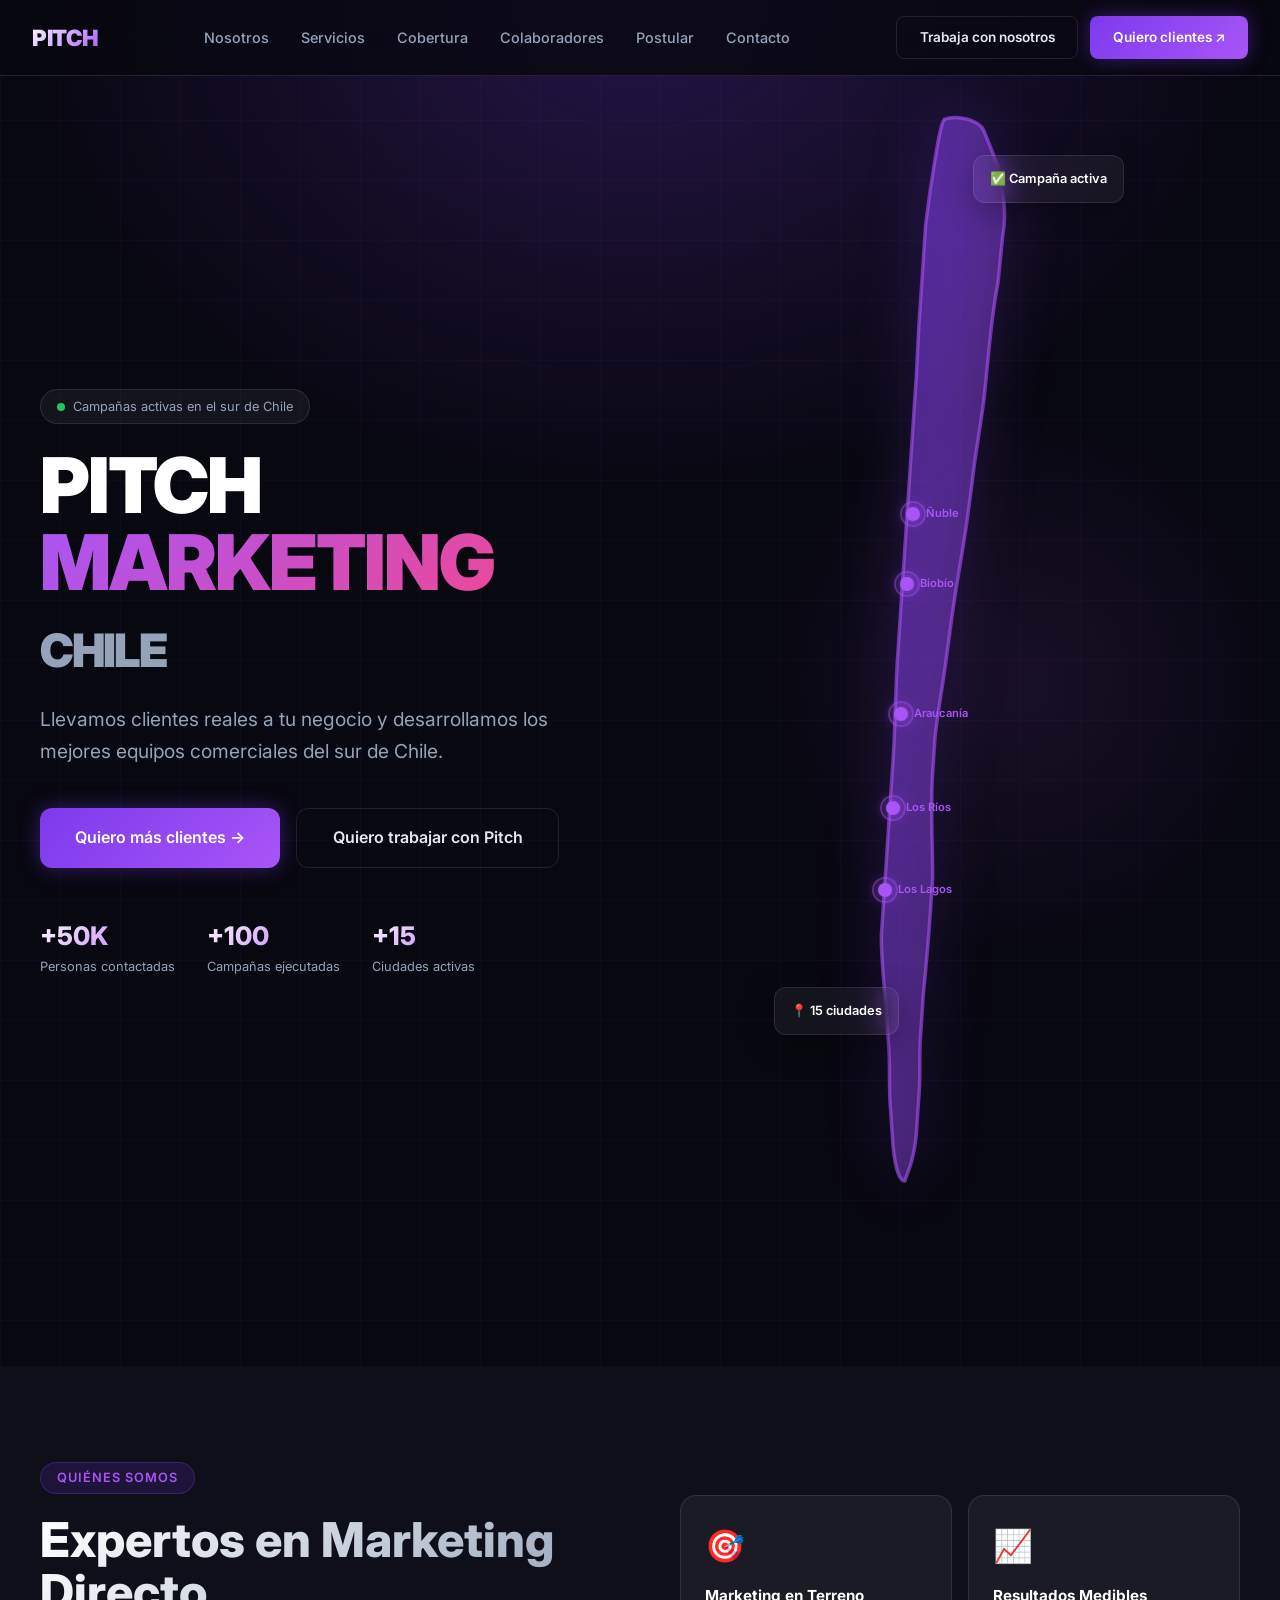
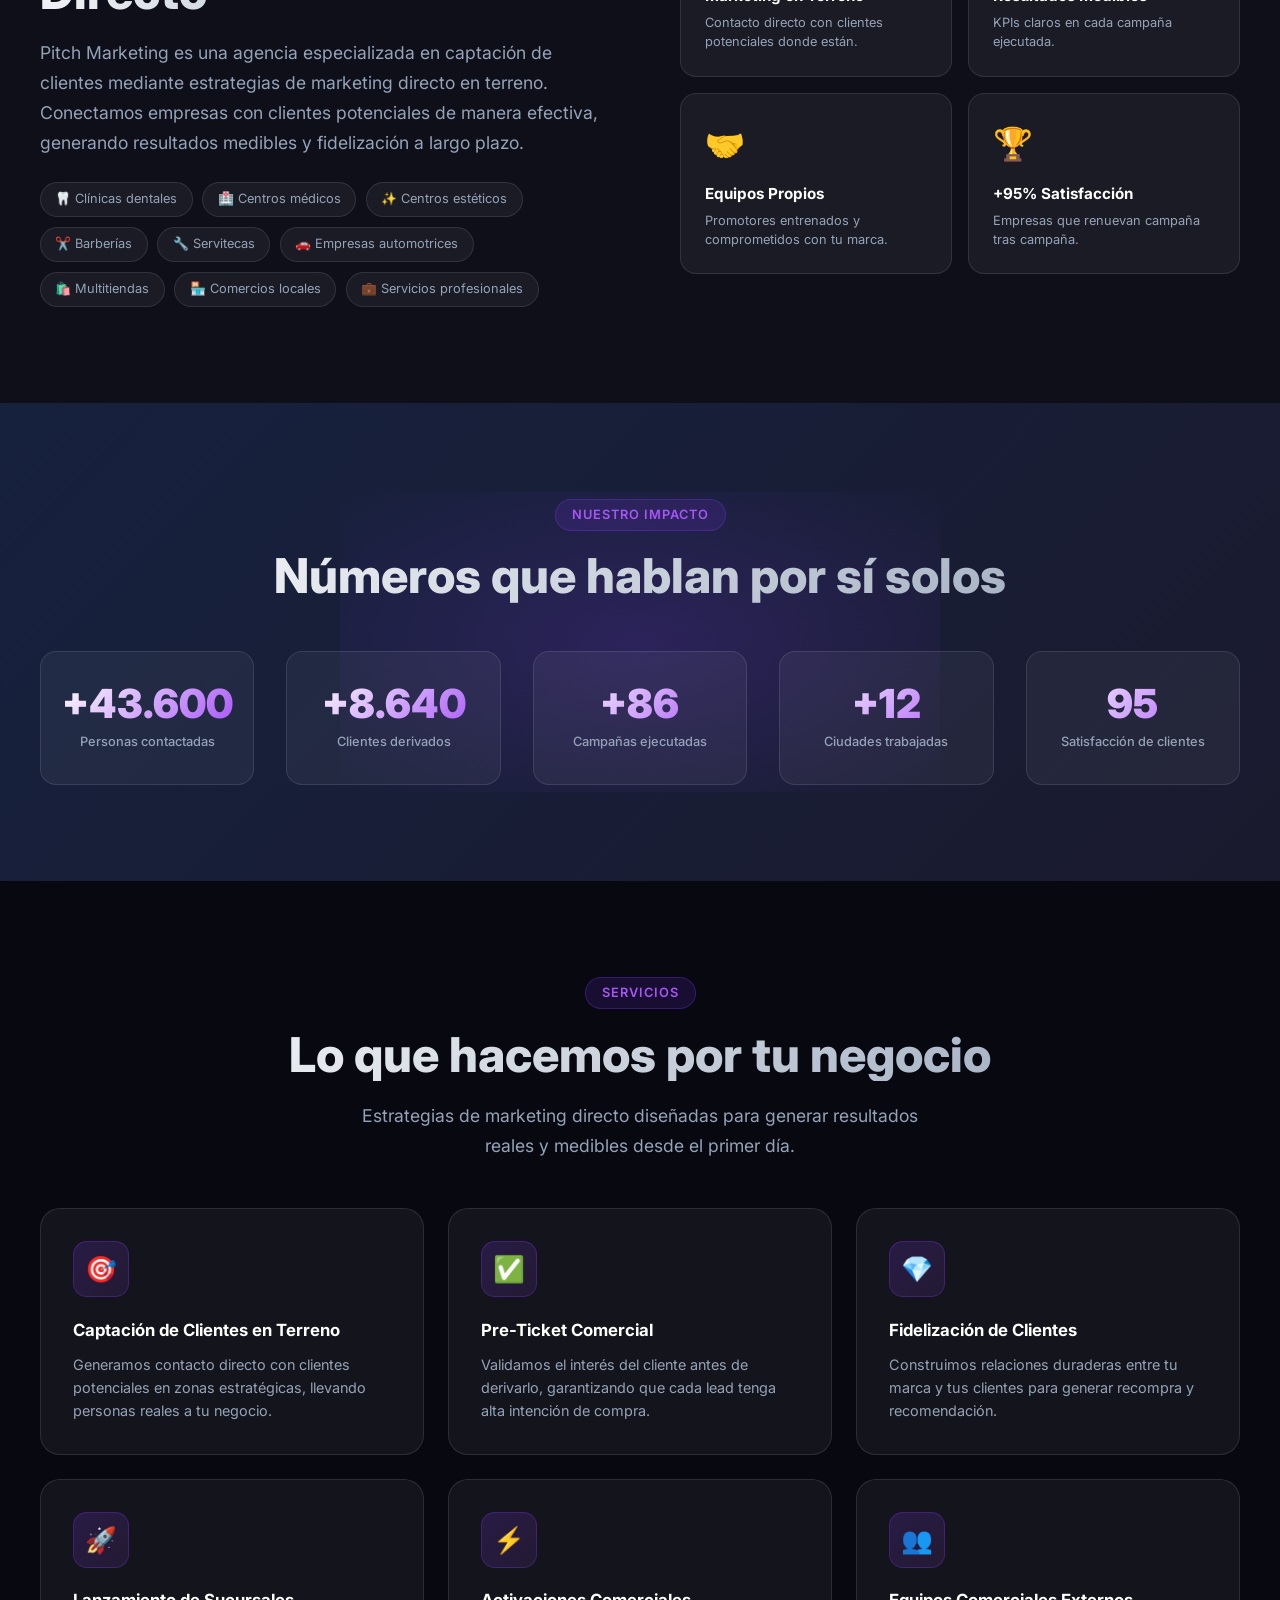
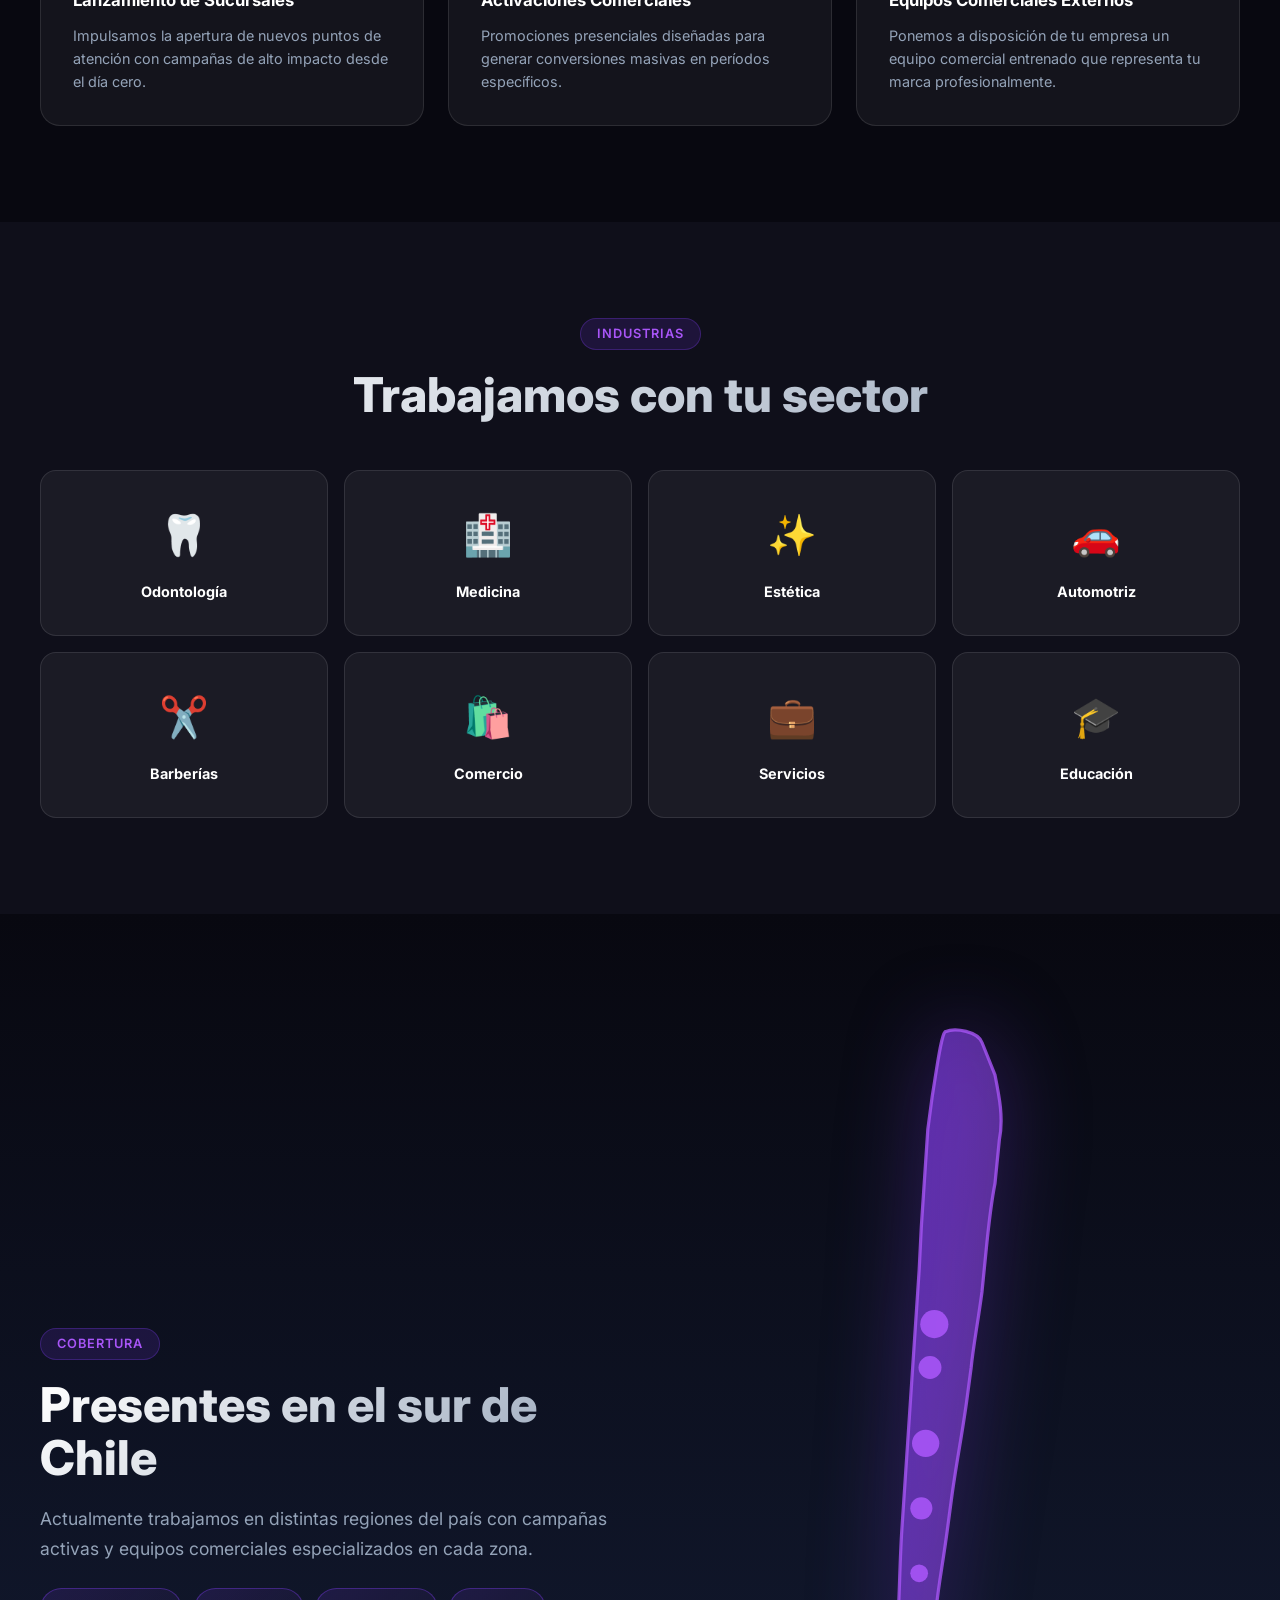
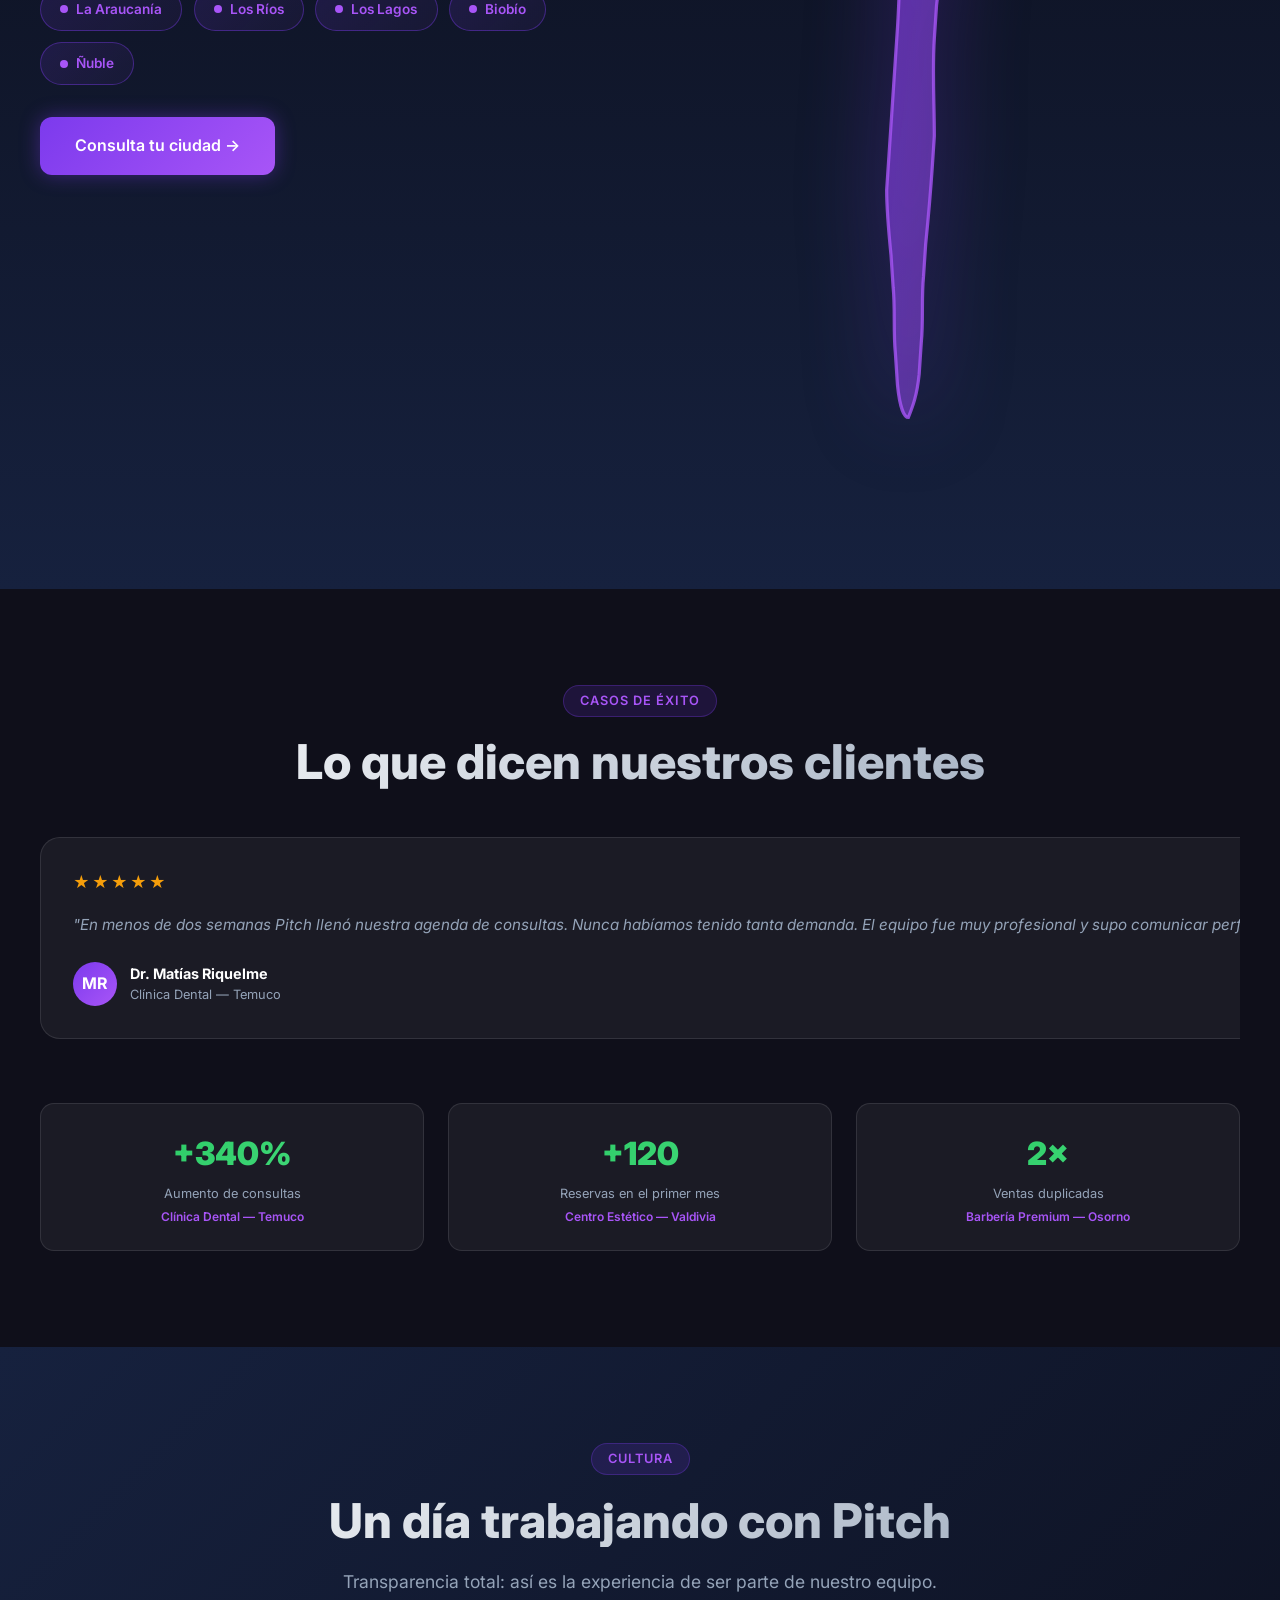
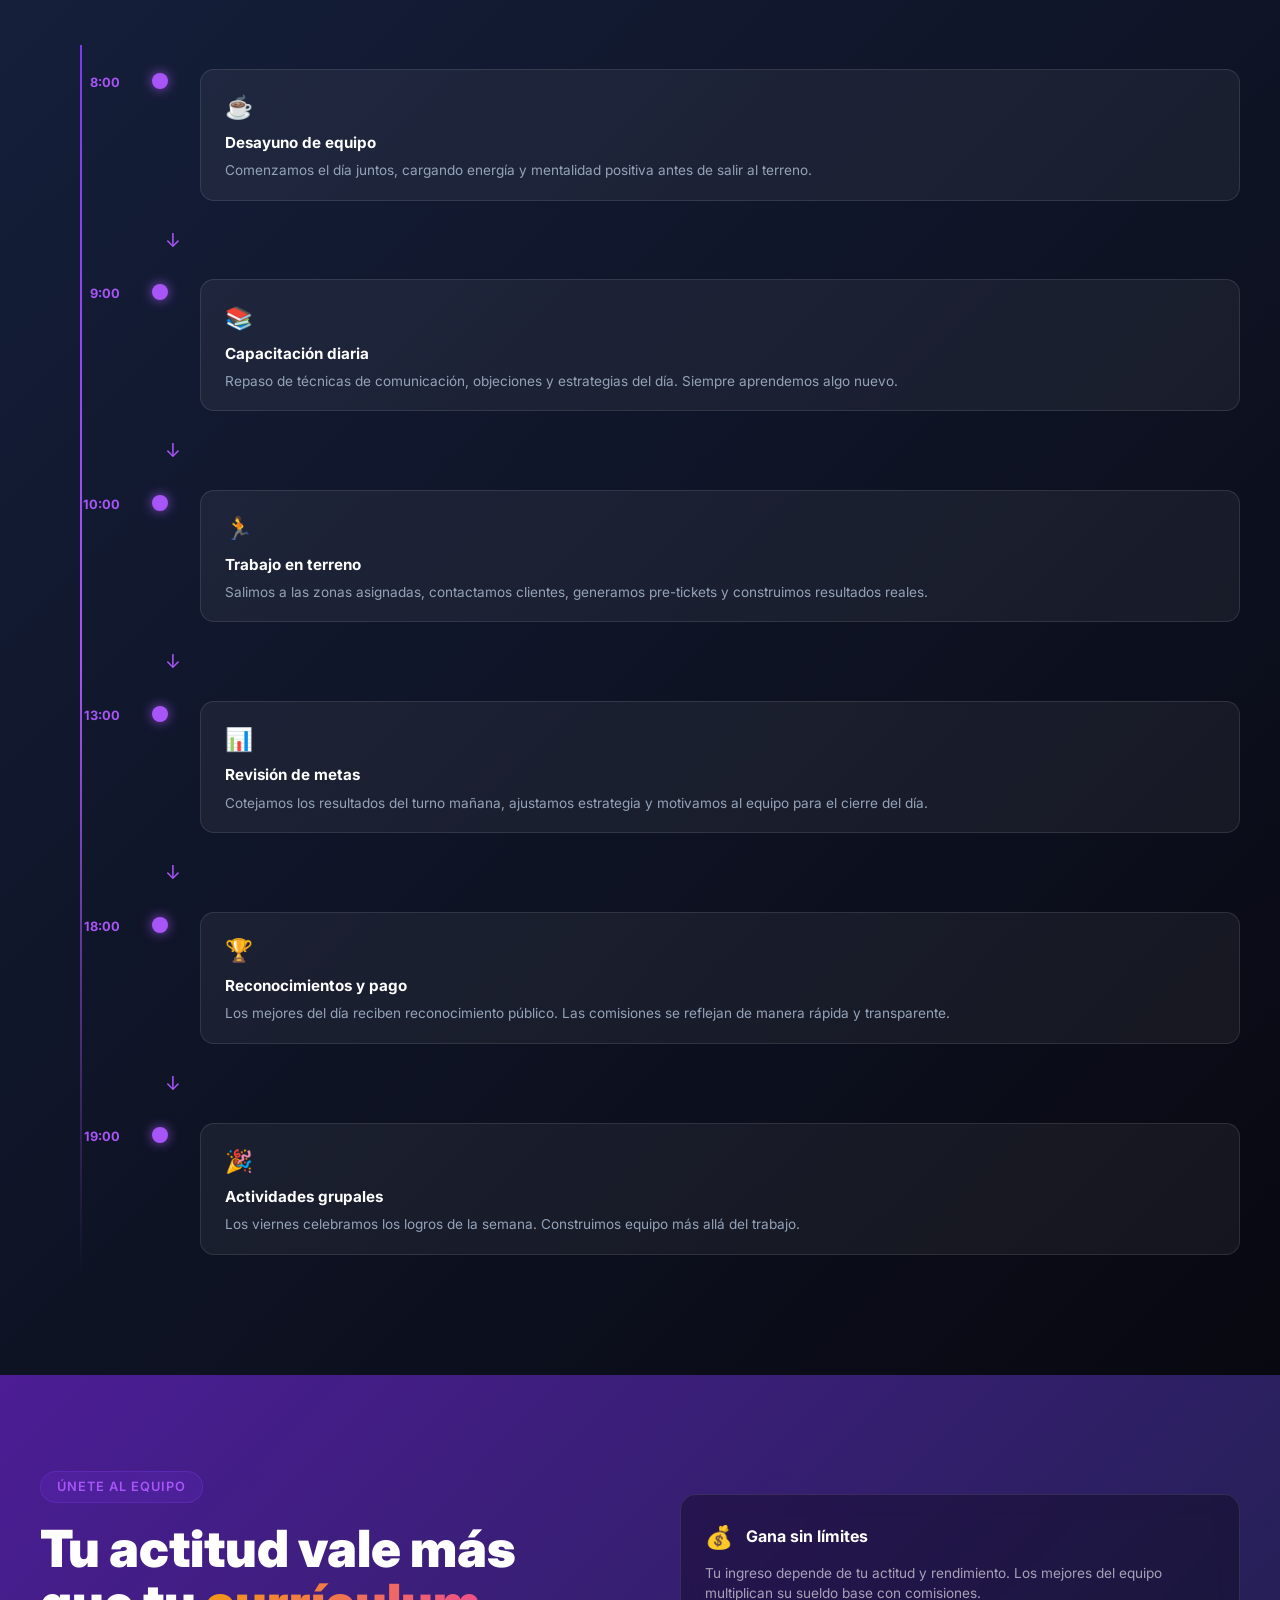
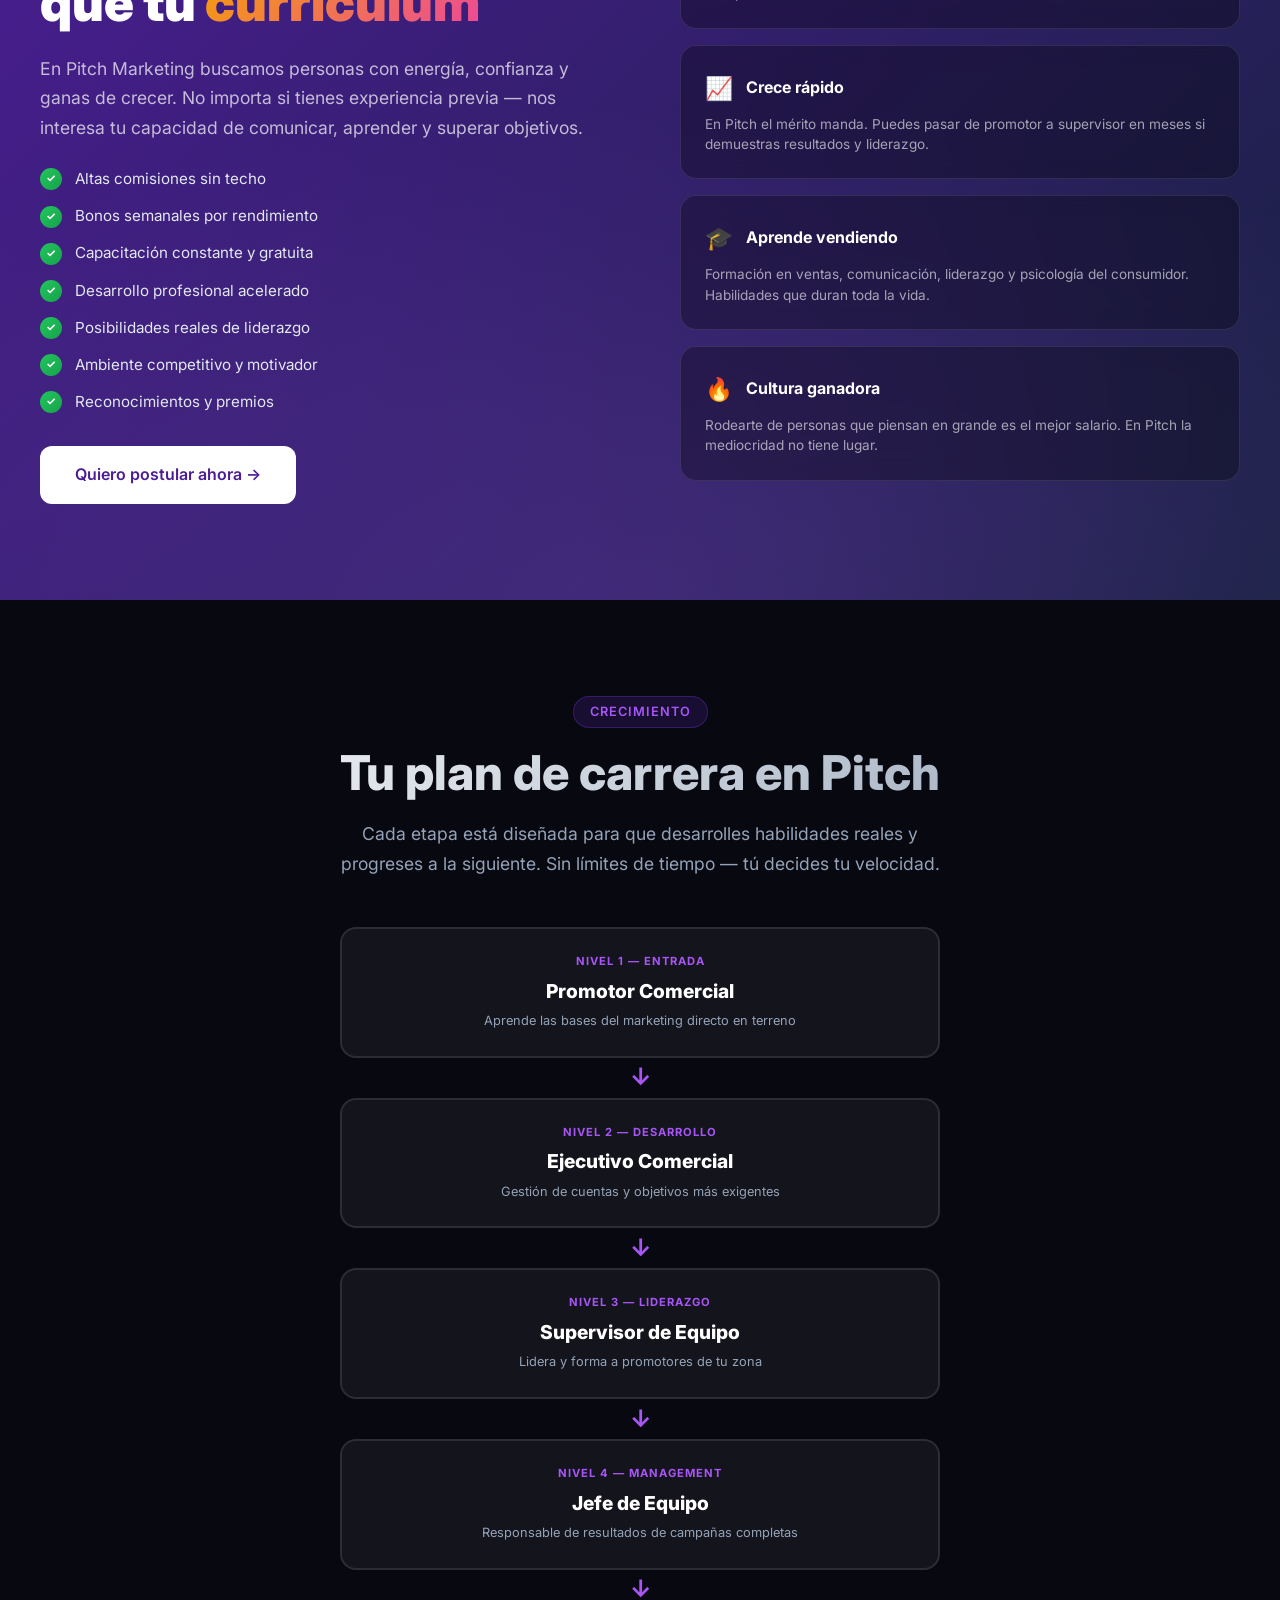
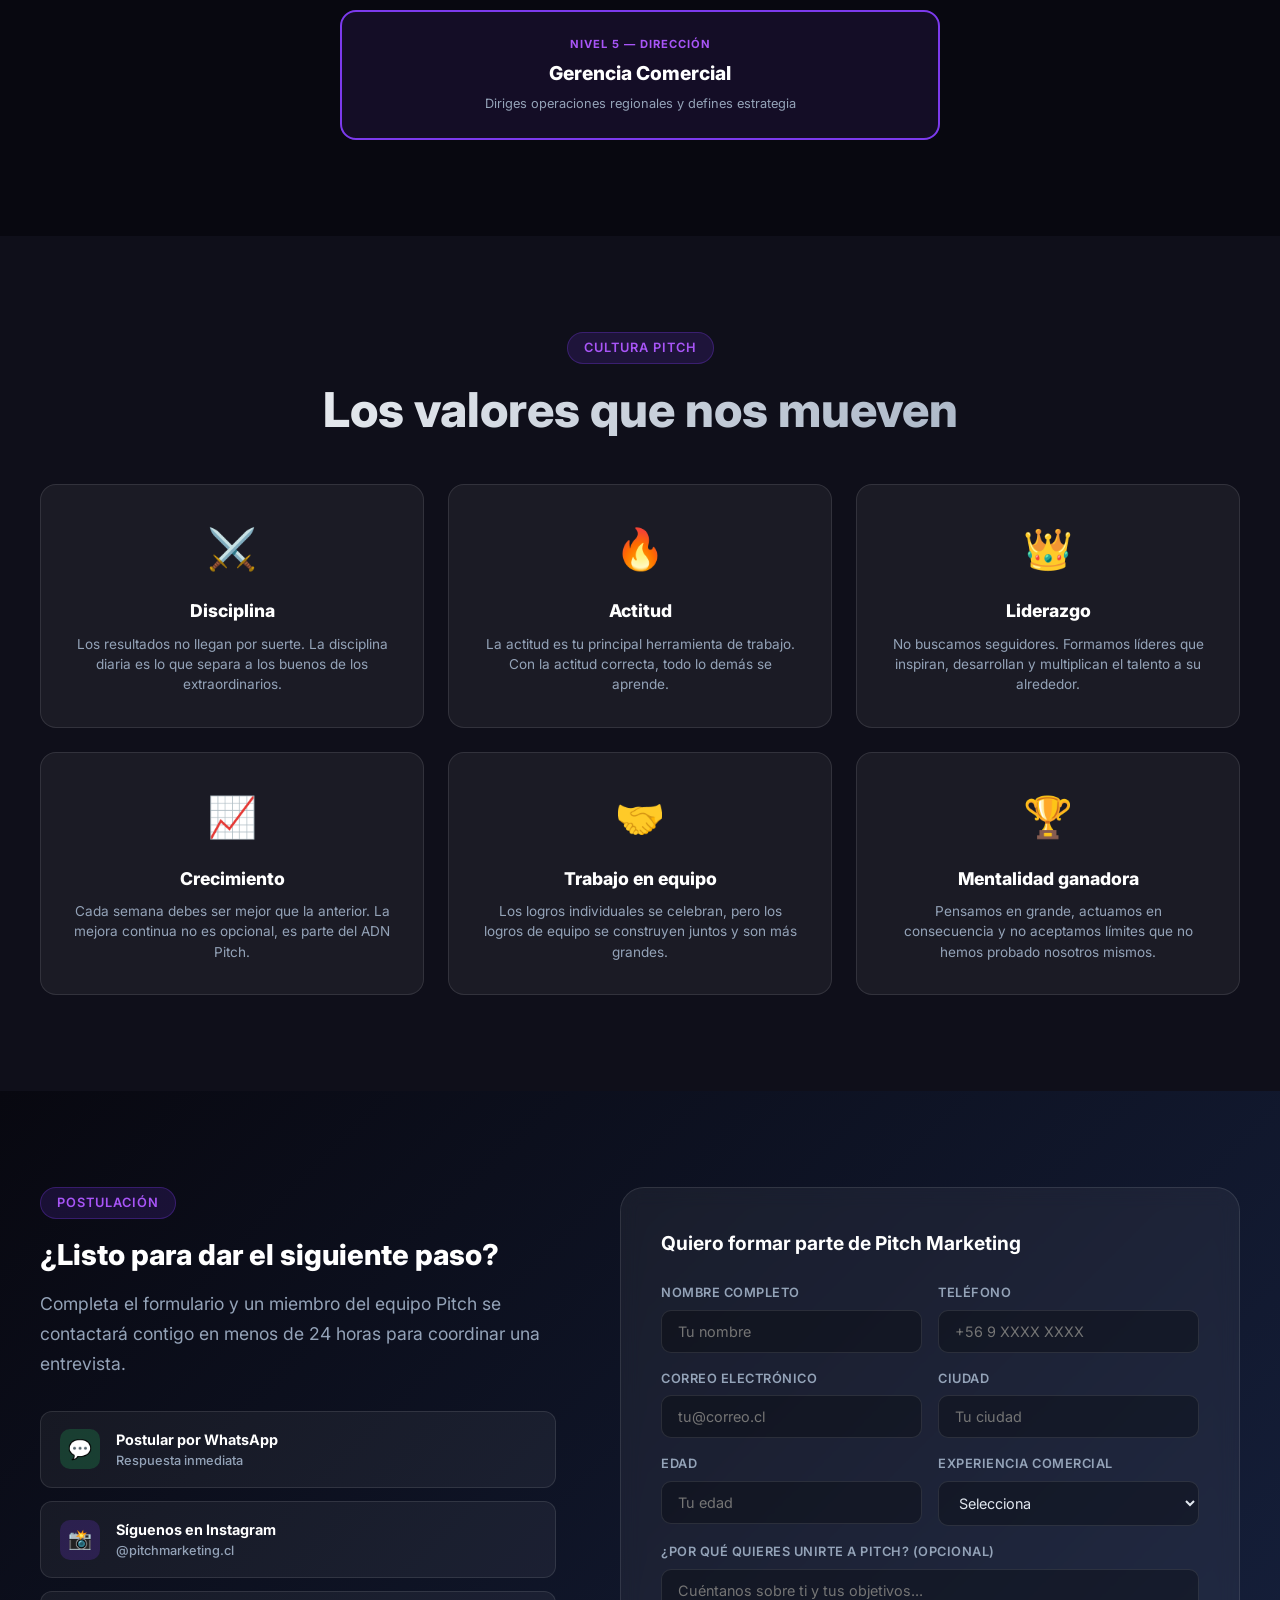
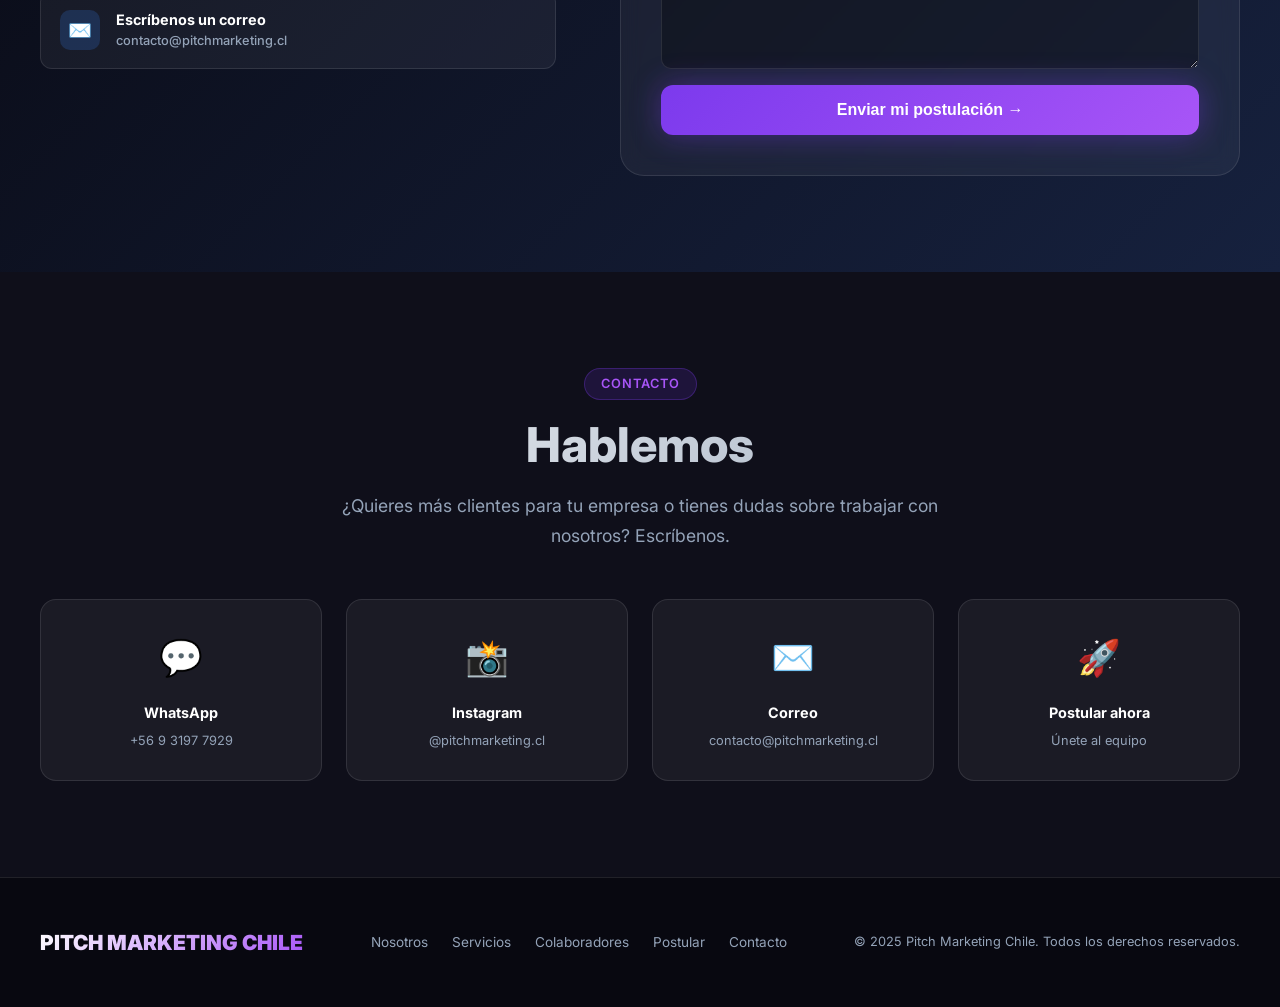
==== index.html @ a0f52fc1 "Add Pitch Marketing Chile landing page Full premium landing page with hero, services, coverage map, " ====
<!DOCTYPE html>
<html lang="es">
<head>
  <meta charset="UTF-8" />
  <meta name="viewport" content="width=device-width, initial-scale=1.0" />
  <title>Pitch Marketing Chile — Captación de Clientes y Equipos Comerciales</title>
  <meta name="description" content="Pitch Marketing es la agencia líder en captación de clientes en terreno en el sur de Chile. Generamos clientes reales y desarrollamos equipos comerciales de alto rendimiento." />
  <link rel="preconnect" href="https://fonts.googleapis.com" />
  <link href="https://fonts.googleapis.com/css2?family=Inter:wght@300;400;500;600;700;800;900&display=swap" rel="stylesheet" />
  <style>
    *, *::before, *::after { box-sizing: border-box; margin: 0; padding: 0; }

    :root {
      --purple: #7c3aed;
      --purple-light: #a855f7;
      --purple-dark: #4c1d95;
      --black: #080810;
      --dark: #0f0f1a;
      --gray: #1a1a2e;
      --gray2: #16213e;
      --graphite: #2d2d3f;
      --text: #e2e8f0;
      --text-muted: #94a3b8;
      --white: #ffffff;
      --glass: rgba(255,255,255,0.05);
      --glass-border: rgba(255,255,255,0.1);
    }

    html { scroll-behavior: smooth; }

    body {
      font-family: 'Inter', sans-serif;
      background: var(--black);
      color: var(--text);
      overflow-x: hidden;
      line-height: 1.6;
    }

    /* ─── SCROLLBAR ─── */
    ::-webkit-scrollbar { width: 6px; }
    ::-webkit-scrollbar-track { background: var(--dark); }
    ::-webkit-scrollbar-thumb { background: var(--purple); border-radius: 3px; }

    /* ─── NAV ─── */
    nav {
      position: fixed; top: 0; left: 0; right: 0; z-index: 100;
      padding: 1rem 2rem;
      display: flex; align-items: center; justify-content: space-between;
      background: rgba(8,8,16,0.8);
      backdrop-filter: blur(20px);
      border-bottom: 1px solid var(--glass-border);
      transition: all 0.3s;
    }

    .nav-logo {
      font-size: 1.4rem; font-weight: 900; letter-spacing: -0.5px;
      background: linear-gradient(135deg, var(--white), var(--purple-light));
      -webkit-background-clip: text; -webkit-text-fill-color: transparent;
    }

    .nav-links {
      display: flex; gap: 2rem; list-style: none;
    }

    .nav-links a {
      color: var(--text-muted); text-decoration: none; font-size: 0.9rem; font-weight: 500;
      transition: color 0.2s;
    }
    .nav-links a:hover { color: var(--white); }

    .nav-cta {
      display: flex; gap: 0.75rem;
    }

    .btn {
      padding: 0.6rem 1.4rem; border-radius: 8px; font-size: 0.85rem;
      font-weight: 600; cursor: pointer; border: none; transition: all 0.2s;
      text-decoration: none; display: inline-flex; align-items: center; gap: 0.4rem;
    }

    .btn-outline {
      background: transparent; color: var(--text);
      border: 1px solid var(--glass-border);
    }
    .btn-outline:hover { border-color: var(--purple-light); color: var(--purple-light); }

    .btn-primary {
      background: linear-gradient(135deg, var(--purple), var(--purple-light));
      color: var(--white);
      box-shadow: 0 0 20px rgba(124,58,237,0.4);
    }
    .btn-primary:hover {
      transform: translateY(-1px);
      box-shadow: 0 0 30px rgba(124,58,237,0.6);
    }

    .btn-lg {
      padding: 1rem 2.2rem; font-size: 1rem; border-radius: 12px;
    }

    .btn-white {
      background: var(--white); color: var(--purple-dark);
    }
    .btn-white:hover { transform: translateY(-1px); box-shadow: 0 8px 24px rgba(255,255,255,0.2); }

    .btn-whatsapp {
      background: linear-gradient(135deg, #25d366, #128c7e);
      color: var(--white);
    }
    .btn-whatsapp:hover { transform: translateY(-1px); box-shadow: 0 8px 24px rgba(37,211,102,0.4); }

    .hamburger { display: none; flex-direction: column; gap: 5px; cursor: pointer; }
    .hamburger span { width: 24px; height: 2px; background: var(--white); border-radius: 2px; transition: all 0.3s; }

    /* ─── SECTIONS BASE ─── */
    section { padding: 6rem 2rem; }
    .container { max-width: 1200px; margin: 0 auto; }
    .section-tag {
      display: inline-block; padding: 0.3rem 1rem;
      background: rgba(124,58,237,0.15); border: 1px solid rgba(124,58,237,0.3);
      border-radius: 99px; color: var(--purple-light); font-size: 0.8rem;
      font-weight: 600; letter-spacing: 1px; text-transform: uppercase;
      margin-bottom: 1.2rem;
    }
    .section-title {
      font-size: clamp(2rem, 4vw, 3rem); font-weight: 800;
      line-height: 1.1; margin-bottom: 1.2rem;
      background: linear-gradient(135deg, var(--white), var(--text-muted));
      -webkit-background-clip: text; -webkit-text-fill-color: transparent;
    }
    .section-subtitle {
      font-size: 1.1rem; color: var(--text-muted); max-width: 600px;
      line-height: 1.7;
    }
    .text-center { text-align: center; }
    .text-center .section-subtitle { margin: 0 auto; }

    /* ─── FADE IN ANIMATION ─── */
    .fade-in {
      opacity: 0; transform: translateY(30px);
      transition: opacity 0.7s ease, transform 0.7s ease;
    }
    .fade-in.visible { opacity: 1; transform: translateY(0); }

    /* ─── HERO ─── */
    #hero {
      min-height: 100vh;
      display: flex; align-items: center;
      position: relative; overflow: hidden;
      padding-top: 6rem;
    }

    .hero-bg {
      position: absolute; inset: 0; z-index: 0;
      background: radial-gradient(ellipse 80% 60% at 50% 0%, rgba(124,58,237,0.25) 0%, transparent 60%),
                  radial-gradient(ellipse 40% 40% at 80% 50%, rgba(168,85,247,0.1) 0%, transparent 50%);
    }

    .hero-grid {
      position: absolute; inset: 0;
      background-image: linear-gradient(rgba(124,58,237,0.05) 1px, transparent 1px),
                        linear-gradient(90deg, rgba(124,58,237,0.05) 1px, transparent 1px);
      background-size: 60px 60px;
    }

    .hero-content {
      position: relative; z-index: 1;
      max-width: 1200px; margin: 0 auto; width: 100%;
      display: grid; grid-template-columns: 1fr 1fr; gap: 4rem; align-items: center;
    }

    .hero-badge {
      display: inline-flex; align-items: center; gap: 0.5rem;
      padding: 0.4rem 1rem; background: var(--glass);
      border: 1px solid var(--glass-border); border-radius: 99px;
      font-size: 0.8rem; color: var(--text-muted); margin-bottom: 1.5rem;
    }
    .hero-badge-dot { width: 8px; height: 8px; background: #22c55e; border-radius: 50%; animation: pulse 2s infinite; }

    @keyframes pulse {
      0%,100% { opacity: 1; transform: scale(1); }
      50% { opacity: 0.5; transform: scale(1.3); }
    }

    .hero-title {
      font-size: clamp(3rem, 6vw, 5.5rem); font-weight: 900;
      line-height: 1; margin-bottom: 1.5rem; letter-spacing: -2px;
    }
    .hero-title .pitch { color: var(--white); }
    .hero-title .marketing {
      background: linear-gradient(135deg, var(--purple-light), #ec4899);
      -webkit-background-clip: text; -webkit-text-fill-color: transparent;
    }
    .hero-title .chile { color: var(--text-muted); font-size: 0.6em; }

    .hero-desc {
      font-size: 1.2rem; color: var(--text-muted); line-height: 1.7;
      margin-bottom: 2.5rem; max-width: 520px;
    }

    .hero-btns { display: flex; gap: 1rem; flex-wrap: wrap; margin-bottom: 3rem; }

    .hero-stats {
      display: flex; gap: 2rem; flex-wrap: wrap;
    }
    .hero-stat-item { }
    .hero-stat-value {
      font-size: 1.6rem; font-weight: 800;
      background: linear-gradient(135deg, var(--white), var(--purple-light));
      -webkit-background-clip: text; -webkit-text-fill-color: transparent;
    }
    .hero-stat-label { font-size: 0.8rem; color: var(--text-muted); }

    /* Chile Map */
    .hero-map-wrapper {
      position: relative; display: flex; justify-content: center; align-items: center;
    }

    .chile-map-container {
      position: relative; width: 280px;
    }

    .chile-map-svg {
      width: 100%; filter: drop-shadow(0 0 30px rgba(124,58,237,0.4));
    }

    .map-dot {
      position: absolute; width: 14px; height: 14px;
      background: var(--purple-light); border-radius: 50%;
      box-shadow: 0 0 12px rgba(168,85,247,0.8), 0 0 24px rgba(168,85,247,0.4);
      animation: mapPulse 2s infinite;
    }

    @keyframes mapPulse {
      0%,100% { transform: scale(1); opacity: 1; }
      50% { transform: scale(1.4); opacity: 0.7; }
    }

    .map-dot::after {
      content: ''; position: absolute; inset: -6px;
      border: 2px solid rgba(168,85,247,0.4); border-radius: 50%;
      animation: ringExpand 2s infinite;
    }

    @keyframes ringExpand {
      0% { transform: scale(1); opacity: 0.8; }
      100% { transform: scale(2); opacity: 0; }
    }

    .map-dot-label {
      position: absolute; white-space: nowrap; font-size: 0.7rem;
      color: var(--purple-light); font-weight: 600; left: 20px; top: -2px;
    }

    .floating-card {
      position: absolute; background: var(--glass);
      backdrop-filter: blur(12px); border: 1px solid var(--glass-border);
      border-radius: 12px; padding: 0.8rem 1rem;
      font-size: 0.8rem; font-weight: 600; color: var(--white);
      box-shadow: 0 8px 32px rgba(0,0,0,0.3);
    }

    .floating-card-1 { top: 5%; right: -10%; animation: float1 4s ease-in-out infinite; }
    .floating-card-2 { bottom: 20%; left: -15%; animation: float2 4s ease-in-out infinite 1s; }

    @keyframes float1 { 0%,100% { transform: translateY(0); } 50% { transform: translateY(-10px); } }
    @keyframes float2 { 0%,100% { transform: translateY(0); } 50% { transform: translateY(10px); } }

    /* ─── QUIÉNES SOMOS ─── */
    #about { background: var(--dark); }

    .about-grid {
      display: grid; grid-template-columns: 1fr 1fr; gap: 5rem; align-items: center;
    }

    .about-industries {
      display: flex; flex-wrap: wrap; gap: 0.6rem; margin-top: 1.5rem;
    }
    .industry-tag {
      padding: 0.4rem 0.9rem; background: var(--glass);
      border: 1px solid var(--glass-border); border-radius: 99px;
      font-size: 0.8rem; color: var(--text-muted); transition: all 0.2s;
    }
    .industry-tag:hover { border-color: var(--purple-light); color: var(--purple-light); }

    .about-visual {
      display: grid; grid-template-columns: 1fr 1fr; gap: 1rem;
    }

    .about-card {
      background: var(--glass); border: 1px solid var(--glass-border);
      border-radius: 16px; padding: 1.5rem;
      transition: border-color 0.3s, transform 0.3s;
    }
    .about-card:hover { border-color: var(--purple); transform: translateY(-4px); }
    .about-card-icon { font-size: 2rem; margin-bottom: 0.8rem; }
    .about-card h4 { font-size: 0.95rem; font-weight: 700; color: var(--white); margin-bottom: 0.3rem; }
    .about-card p { font-size: 0.8rem; color: var(--text-muted); line-height: 1.5; }
    .about-card.span2 { grid-column: 1 / -1; }

    /* ─── IMPACTO ─── */
    #impact {
      background: linear-gradient(135deg, var(--gray2), var(--gray));
      position: relative; overflow: hidden;
    }

    .impact-glow {
      position: absolute; top: 50%; left: 50%;
      transform: translate(-50%, -50%);
      width: 600px; height: 300px;
      background: radial-gradient(ellipse, rgba(124,58,237,0.2), transparent);
      pointer-events: none;
    }

    .stats-grid {
      display: grid; grid-template-columns: repeat(5, 1fr); gap: 2rem;
      position: relative; z-index: 1;
    }

    .stat-card {
      text-align: center; padding: 2rem 1rem;
      background: var(--glass); border: 1px solid var(--glass-border);
      border-radius: 16px; transition: all 0.3s;
    }
    .stat-card:hover {
      border-color: var(--purple);
      box-shadow: 0 0 30px rgba(124,58,237,0.2);
      transform: translateY(-4px);
    }

    .stat-number {
      font-size: 2.5rem; font-weight: 900;
      background: linear-gradient(135deg, var(--white), var(--purple-light));
      -webkit-background-clip: text; -webkit-text-fill-color: transparent;
      line-height: 1;
    }
    .stat-label { font-size: 0.8rem; color: var(--text-muted); margin-top: 0.5rem; font-weight: 500; }

    /* ─── SERVICIOS ─── */
    #services { background: var(--black); }

    .services-grid {
      display: grid; grid-template-columns: repeat(3, 1fr); gap: 1.5rem;
    }

    .service-card {
      background: var(--glass); border: 1px solid var(--glass-border);
      border-radius: 20px; padding: 2rem;
      transition: all 0.3s; position: relative; overflow: hidden;
    }

    .service-card::before {
      content: ''; position: absolute; top: 0; left: 0; right: 0; height: 3px;
      background: linear-gradient(90deg, var(--purple), var(--purple-light));
      transform: scaleX(0); transition: transform 0.3s; transform-origin: left;
    }
    .service-card:hover::before { transform: scaleX(1); }
    .service-card:hover { border-color: rgba(124,58,237,0.3); transform: translateY(-6px); box-shadow: 0 20px 60px rgba(0,0,0,0.3); }

    .service-icon {
      width: 56px; height: 56px; border-radius: 14px;
      background: linear-gradient(135deg, rgba(124,58,237,0.2), rgba(168,85,247,0.1));
      border: 1px solid rgba(124,58,237,0.3);
      display: flex; align-items: center; justify-content: center;
      font-size: 1.6rem; margin-bottom: 1.2rem;
    }
    .service-card h3 { font-size: 1.05rem; font-weight: 700; color: var(--white); margin-bottom: 0.6rem; }
    .service-card p { font-size: 0.9rem; color: var(--text-muted); line-height: 1.6; }

    /* ─── INDUSTRIAS ─── */
    #industries { background: var(--dark); }

    .industries-grid {
      display: grid; grid-template-columns: repeat(4, 1fr); gap: 1rem;
    }

    .industry-card {
      background: var(--glass); border: 1px solid var(--glass-border);
      border-radius: 16px; padding: 2rem 1.5rem; text-align: center;
      transition: all 0.3s; cursor: default;
    }
    .industry-card:hover {
      border-color: var(--purple-light);
      background: rgba(124,58,237,0.1);
      transform: translateY(-4px);
    }
    .industry-icon { font-size: 2.5rem; margin-bottom: 0.8rem; }
    .industry-card h4 { font-size: 0.9rem; font-weight: 700; color: var(--white); }

    /* ─── COBERTURA ─── */
    #coverage {
      background: linear-gradient(180deg, var(--black), var(--gray2));
      position: relative; overflow: hidden;
    }

    .coverage-grid { display: grid; grid-template-columns: 1fr 1fr; gap: 4rem; align-items: center; }

    .region-pills { display: flex; flex-wrap: wrap; gap: 0.7rem; margin-top: 1.5rem; }
    .region-pill {
      display: flex; align-items: center; gap: 0.5rem;
      padding: 0.6rem 1.2rem;
      background: linear-gradient(135deg, rgba(124,58,237,0.15), rgba(168,85,247,0.05));
      border: 1px solid rgba(124,58,237,0.4); border-radius: 99px;
      font-size: 0.85rem; font-weight: 600; color: var(--purple-light);
    }
    .region-dot { width: 8px; height: 8px; background: var(--purple-light); border-radius: 50%; }

    .big-map {
      position: relative; display: flex; justify-content: center;
    }

    .big-map svg { width: 260px; filter: drop-shadow(0 0 40px rgba(124,58,237,0.5)); }

    /* ─── TESTIMONIOS ─── */
    #testimonials { background: var(--dark); }

    .testimonials-track { display: flex; gap: 1.5rem; overflow-x: auto; padding-bottom: 1rem; scroll-snap-type: x mandatory; }
    .testimonials-track::-webkit-scrollbar { height: 4px; }

    .testimonial-card {
      min-width: 340px; scroll-snap-align: start;
      background: var(--glass); border: 1px solid var(--glass-border);
      border-radius: 20px; padding: 2rem; flex-shrink: 0;
    }

    .testimonial-stars { color: #f59e0b; font-size: 1rem; margin-bottom: 1rem; letter-spacing: 2px; }
    .testimonial-text { font-size: 0.95rem; color: var(--text-muted); line-height: 1.7; margin-bottom: 1.5rem; font-style: italic; }

    .testimonial-author { display: flex; align-items: center; gap: 0.8rem; }
    .testimonial-avatar {
      width: 44px; height: 44px; border-radius: 50%;
      background: linear-gradient(135deg, var(--purple), var(--purple-light));
      display: flex; align-items: center; justify-content: center;
      font-weight: 700; font-size: 1rem; color: var(--white);
    }
    .testimonial-name { font-weight: 700; color: var(--white); font-size: 0.9rem; }
    .testimonial-role { font-size: 0.8rem; color: var(--text-muted); }

    .metrics-row {
      display: grid; grid-template-columns: repeat(3, 1fr); gap: 1.5rem; margin-top: 3rem;
    }
    .metric-item {
      background: var(--glass); border: 1px solid var(--glass-border);
      border-radius: 14px; padding: 1.5rem; text-align: center;
    }
    .metric-value {
      font-size: 2rem; font-weight: 900;
      background: linear-gradient(135deg, #22c55e, #4ade80);
      -webkit-background-clip: text; -webkit-text-fill-color: transparent;
    }
    .metric-label { font-size: 0.8rem; color: var(--text-muted); margin-top: 0.3rem; }
    .metric-client { font-size: 0.75rem; color: var(--purple-light); font-weight: 600; margin-top: 0.2rem; }

    /* ─── UN DÍA EN PITCH ─── */
    #day {
      background: linear-gradient(135deg, var(--gray2), var(--black));
      position: relative; overflow: hidden;
    }

    .day-timeline {
      position: relative; margin-top: 3rem;
    }

    .day-timeline::before {
      content: ''; position: absolute; left: 2.5rem; top: 0; bottom: 0;
      width: 2px; background: linear-gradient(180deg, var(--purple), var(--purple-light), transparent);
    }

    .day-item {
      display: flex; gap: 2rem; padding: 1.5rem 0; position: relative;
    }

    .day-time {
      width: 5rem; flex-shrink: 0; font-size: 0.8rem; font-weight: 700;
      color: var(--purple-light); text-align: right; padding-top: 0.3rem;
    }

    .day-dot {
      width: 1rem; height: 1rem; border-radius: 50%;
      background: var(--purple-light);
      box-shadow: 0 0 12px rgba(168,85,247,0.8);
      flex-shrink: 0; margin-top: 0.3rem; position: relative; z-index: 1;
    }

    .day-content {
      background: var(--glass); border: 1px solid var(--glass-border);
      border-radius: 14px; padding: 1.2rem 1.5rem; flex: 1;
      transition: border-color 0.3s;
    }
    .day-content:hover { border-color: var(--purple); }
    .day-content-icon { font-size: 1.4rem; margin-bottom: 0.4rem; }
    .day-content h4 { font-size: 0.95rem; font-weight: 700; color: var(--white); margin-bottom: 0.3rem; }
    .day-content p { font-size: 0.85rem; color: var(--text-muted); line-height: 1.5; }

    /* ─── COLABORADORES ─── */
    #join {
      background: linear-gradient(135deg, var(--purple-dark), var(--gray2));
      position: relative; overflow: hidden;
    }

    .join-bg-glow {
      position: absolute; inset: 0;
      background: radial-gradient(ellipse 80% 60% at 50% 100%, rgba(168,85,247,0.2), transparent);
    }

    .join-grid { display: grid; grid-template-columns: 1fr 1fr; gap: 5rem; align-items: center; position: relative; z-index: 1; }

    .join-title {
      font-size: clamp(2rem, 4vw, 3.5rem); font-weight: 900;
      line-height: 1.05; margin-bottom: 1.5rem; color: var(--white);
    }

    .join-title span {
      background: linear-gradient(135deg, #f59e0b, #ec4899);
      -webkit-background-clip: text; -webkit-text-fill-color: transparent;
    }

    .benefits-list { list-style: none; margin-top: 1.5rem; display: flex; flex-direction: column; gap: 0.8rem; }
    .benefits-list li {
      display: flex; align-items: center; gap: 0.8rem;
      font-size: 0.95rem; color: var(--text);
    }
    .benefit-check {
      width: 22px; height: 22px; border-radius: 50%; flex-shrink: 0;
      background: linear-gradient(135deg, #22c55e, #16a34a);
      display: flex; align-items: center; justify-content: center;
      font-size: 0.7rem; font-weight: 700; color: var(--white);
    }

    .join-cards { display: flex; flex-direction: column; gap: 1rem; }
    .join-card {
      background: rgba(0,0,0,0.3); border: 1px solid rgba(255,255,255,0.1);
      border-radius: 16px; padding: 1.5rem;
      backdrop-filter: blur(10px); transition: all 0.3s;
    }
    .join-card:hover { border-color: rgba(168,85,247,0.4); transform: translateX(6px); }
    .join-card-header { display: flex; align-items: center; gap: 0.8rem; margin-bottom: 0.5rem; }
    .join-card-icon { font-size: 1.4rem; }
    .join-card h4 { font-size: 1rem; font-weight: 700; color: var(--white); }
    .join-card p { font-size: 0.85rem; color: rgba(255,255,255,0.6); line-height: 1.5; }

    /* ─── PLAN DE CARRERA ─── */
    #career { background: var(--black); }

    .career-path {
      display: flex; flex-direction: column; align-items: center;
      gap: 0; margin-top: 3rem; max-width: 600px; margin-left: auto; margin-right: auto;
    }

    .career-step {
      display: flex; flex-direction: column; align-items: center; width: 100%;
    }

    .career-node {
      background: var(--glass); border: 2px solid var(--glass-border);
      border-radius: 16px; padding: 1.5rem 2rem; width: 100%;
      text-align: center; transition: all 0.3s; position: relative; z-index: 1;
    }
    .career-node:hover { border-color: var(--purple); box-shadow: 0 0 30px rgba(124,58,237,0.3); }

    .career-node.active { border-color: var(--purple); background: rgba(124,58,237,0.1); }
    .career-level { font-size: 0.7rem; color: var(--purple-light); font-weight: 700; letter-spacing: 1px; text-transform: uppercase; }
    .career-role { font-size: 1.2rem; font-weight: 800; color: var(--white); margin: 0.3rem 0; }
    .career-desc { font-size: 0.8rem; color: var(--text-muted); }

    .career-arrow {
      height: 40px; display: flex; align-items: center; justify-content: center;
      color: var(--purple-light); font-size: 1.5rem; font-weight: 700;
    }

    /* ─── CULTURA ─── */
    #culture { background: var(--dark); }

    .values-grid { display: grid; grid-template-columns: repeat(3, 1fr); gap: 1.5rem; }

    .value-card {
      background: var(--glass); border: 1px solid var(--glass-border);
      border-radius: 16px; padding: 2rem; text-align: center; transition: all 0.3s;
    }
    .value-card:hover { border-color: var(--purple); transform: translateY(-4px); }
    .value-icon { font-size: 2.5rem; margin-bottom: 1rem; }
    .value-card h3 { font-size: 1.1rem; font-weight: 800; color: var(--white); margin-bottom: 0.5rem; }
    .value-card p { font-size: 0.85rem; color: var(--text-muted); line-height: 1.5; }

    /* ─── POSTULACIÓN ─── */
    #apply {
      background: linear-gradient(135deg, var(--black), var(--gray2));
      position: relative; overflow: hidden;
    }

    .apply-container { display: grid; grid-template-columns: 1fr 1.2fr; gap: 4rem; align-items: start; }

    .apply-form {
      background: var(--glass); border: 1px solid var(--glass-border);
      border-radius: 24px; padding: 2.5rem;
      backdrop-filter: blur(10px);
    }

    .form-row { display: grid; grid-template-columns: 1fr 1fr; gap: 1rem; }

    .form-group { display: flex; flex-direction: column; gap: 0.4rem; margin-bottom: 1rem; }
    .form-group label { font-size: 0.8rem; font-weight: 600; color: var(--text-muted); text-transform: uppercase; letter-spacing: 0.5px; }

    .form-group input,
    .form-group select,
    .form-group textarea {
      background: rgba(0,0,0,0.3); border: 1px solid var(--glass-border);
      border-radius: 10px; padding: 0.75rem 1rem;
      color: var(--text); font-size: 0.9rem; font-family: 'Inter', sans-serif;
      transition: border-color 0.2s; outline: none;
    }
    .form-group input:focus,
    .form-group select:focus,
    .form-group textarea:focus { border-color: var(--purple-light); }
    .form-group select option { background: var(--dark); }
    .form-group textarea { resize: vertical; min-height: 100px; }

    .form-submit {
      width: 100%; padding: 1rem; border-radius: 12px; border: none;
      background: linear-gradient(135deg, var(--purple), var(--purple-light));
      color: var(--white); font-size: 1rem; font-weight: 700; cursor: pointer;
      transition: all 0.3s; box-shadow: 0 0 30px rgba(124,58,237,0.4);
    }
    .form-submit:hover { transform: translateY(-2px); box-shadow: 0 0 50px rgba(124,58,237,0.6); }

    .apply-info { }
    .apply-info-title { font-size: 1.8rem; font-weight: 800; color: var(--white); margin-bottom: 1rem; line-height: 1.2; }

    .quick-actions { display: flex; flex-direction: column; gap: 0.8rem; margin-top: 2rem; }
    .quick-action-btn {
      display: flex; align-items: center; gap: 1rem;
      padding: 1rem 1.2rem;
      background: var(--glass); border: 1px solid var(--glass-border);
      border-radius: 12px; text-decoration: none; color: var(--text);
      transition: all 0.3s; font-size: 0.9rem; font-weight: 500;
    }
    .quick-action-btn:hover { border-color: var(--purple); transform: translateX(4px); }
    .quick-action-icon { width: 40px; height: 40px; border-radius: 10px; display: flex; align-items: center; justify-content: center; font-size: 1.2rem; flex-shrink: 0; }
    .quick-action-icon.purple { background: rgba(124,58,237,0.2); }
    .quick-action-icon.green { background: rgba(37,211,102,0.2); }
    .quick-action-icon.blue { background: rgba(59,130,246,0.2); }

    /* ─── CONTACTO ─── */
    #contact { background: var(--dark); }

    .contact-grid { display: grid; grid-template-columns: repeat(4, 1fr); gap: 1.5rem; }

    .contact-card {
      background: var(--glass); border: 1px solid var(--glass-border);
      border-radius: 16px; padding: 1.8rem; text-align: center;
      transition: all 0.3s; text-decoration: none; display: block;
    }
    .contact-card:hover { border-color: var(--purple); transform: translateY(-4px); }
    .contact-card-icon { font-size: 2.2rem; margin-bottom: 1rem; }
    .contact-card h4 { font-size: 0.9rem; font-weight: 700; color: var(--white); margin-bottom: 0.4rem; }
    .contact-card p { font-size: 0.8rem; color: var(--text-muted); }

    /* ─── FOOTER ─── */
    footer {
      background: var(--black); border-top: 1px solid var(--glass-border);
      padding: 3rem 2rem;
    }

    .footer-inner {
      max-width: 1200px; margin: 0 auto;
      display: flex; align-items: center; justify-content: space-between;
      flex-wrap: wrap; gap: 1rem;
    }

    .footer-logo {
      font-size: 1.3rem; font-weight: 900;
      background: linear-gradient(135deg, var(--white), var(--purple-light));
      -webkit-background-clip: text; -webkit-text-fill-color: transparent;
    }

    .footer-links { display: flex; gap: 1.5rem; }
    .footer-links a { color: var(--text-muted); text-decoration: none; font-size: 0.85rem; transition: color 0.2s; }
    .footer-links a:hover { color: var(--purple-light); }

    .footer-copy { font-size: 0.8rem; color: var(--text-muted); }

    /* ─── MOBILE NAV ─── */
    .mobile-menu {
      display: none; position: fixed; top: 0; left: 0; right: 0; bottom: 0;
      background: rgba(8,8,16,0.97); backdrop-filter: blur(20px);
      z-index: 99; flex-direction: column; align-items: center; justify-content: center; gap: 2rem;
    }
    .mobile-menu.open { display: flex; }
    .mobile-menu a { color: var(--text); text-decoration: none; font-size: 1.4rem; font-weight: 600; }
    .mobile-menu-close { position: absolute; top: 1.5rem; right: 2rem; font-size: 2rem; cursor: pointer; color: var(--text-muted); background: none; border: none; }

    /* ─── RESPONSIVE ─── */
    @media (max-width: 1024px) {
      .stats-grid { grid-template-columns: repeat(3, 1fr); }
      .services-grid { grid-template-columns: 1fr 1fr; }
      .industries-grid { grid-template-columns: repeat(3, 1fr); }
    }

    @media (max-width: 768px) {
      .nav-links, .nav-cta { display: none; }
      .hamburger { display: flex; }

      .hero-content { grid-template-columns: 1fr; text-align: center; }
      .hero-map-wrapper { display: none; }
      .hero-btns { justify-content: center; }
      .hero-stats { justify-content: center; }

      .about-grid { grid-template-columns: 1fr; }
      .about-visual { grid-template-columns: 1fr 1fr; }

      .stats-grid { grid-template-columns: repeat(2, 1fr); }

      .services-grid { grid-template-columns: 1fr; }
      .industries-grid { grid-template-columns: repeat(2, 1fr); }

      .coverage-grid { grid-template-columns: 1fr; }
      .big-map { display: none; }

      .join-grid { grid-template-columns: 1fr; }

      .values-grid { grid-template-columns: 1fr 1fr; }

      .apply-container { grid-template-columns: 1fr; }
      .form-row { grid-template-columns: 1fr; }

      .contact-grid { grid-template-columns: 1fr 1fr; }

      .metrics-row { grid-template-columns: 1fr; }

      section { padding: 4rem 1.2rem; }
    }

    @media (max-width: 480px) {
      .stats-grid { grid-template-columns: 1fr 1fr; }
      .values-grid { grid-template-columns: 1fr; }
      .contact-grid { grid-template-columns: 1fr; }
    }
  </style>
</head>
<body>

<!-- ─── NAV ─── -->
<nav id="navbar">
  <div class="nav-logo">PITCH</div>
  <ul class="nav-links">
    <li><a href="#about">Nosotros</a></li>
    <li><a href="#services">Servicios</a></li>
    <li><a href="#coverage">Cobertura</a></li>
    <li><a href="#join">Colaboradores</a></li>
    <li><a href="#apply">Postular</a></li>
    <li><a href="#contact">Contacto</a></li>
  </ul>
  <div class="nav-cta">
    <a href="#apply" class="btn btn-outline">Trabaja con nosotros</a>
    <a href="https://wa.me/56931977929?text=Hola,%20quiero%20más%20clientes%20para%20mi%20negocio" target="_blank" class="btn btn-primary">Quiero clientes ↗</a>
  </div>
  <div class="hamburger" id="hamburger">
    <span></span><span></span><span></span>
  </div>
</nav>

<!-- Mobile Menu -->
<div class="mobile-menu" id="mobileMenu">
  <button class="mobile-menu-close" id="menuClose">✕</button>
  <a href="#about" onclick="closeMobileMenu()">Nosotros</a>
  <a href="#services" onclick="closeMobileMenu()">Servicios</a>
  <a href="#coverage" onclick="closeMobileMenu()">Cobertura</a>
  <a href="#join" onclick="closeMobileMenu()">Colaboradores</a>
  <a href="#apply" onclick="closeMobileMenu()">Postular</a>
  <a href="#contact" onclick="closeMobileMenu()">Contacto</a>
  <a href="https://wa.me/56931977929" target="_blank" class="btn btn-primary btn-lg">WhatsApp ↗</a>
</div>

<!-- ─── HERO ─── -->
<section id="hero">
  <div class="hero-bg"></div>
  <div class="hero-grid"></div>
  <div class="hero-content">
    <div class="fade-in">
      <div class="hero-badge">
        <span class="hero-badge-dot"></span>
        Campañas activas en el sur de Chile
      </div>
      <h1 class="hero-title">
        <span class="pitch">PITCH</span><br>
        <span class="marketing">MARKETING</span><br>
        <span class="chile">CHILE</span>
      </h1>
      <p class="hero-desc">Llevamos clientes reales a tu negocio y desarrollamos los mejores equipos comerciales del sur de Chile.</p>
      <div class="hero-btns">
        <a href="https://wa.me/56931977929?text=Hola,%20quiero%20más%20clientes%20para%20mi%20negocio" target="_blank" class="btn btn-primary btn-lg">Quiero más clientes →</a>
        <a href="#join" class="btn btn-outline btn-lg">Quiero trabajar con Pitch</a>
      </div>
      <div class="hero-stats">
        <div class="hero-stat-item">
          <div class="hero-stat-value">+50K</div>
          <div class="hero-stat-label">Personas contactadas</div>
        </div>
        <div class="hero-stat-item">
          <div class="hero-stat-value">+100</div>
          <div class="hero-stat-label">Campañas ejecutadas</div>
        </div>
        <div class="hero-stat-item">
          <div class="hero-stat-value">+15</div>
          <div class="hero-stat-label">Ciudades activas</div>
        </div>
      </div>
    </div>

    <div class="hero-map-wrapper fade-in" style="transition-delay:0.3s">
      <div class="chile-map-container">
        <!-- Chile SVG simplificado -->
        <svg class="chile-map-svg" viewBox="0 0 120 500" fill="none" xmlns="http://www.w3.org/2000/svg">
          <defs>
            <linearGradient id="chileGrad" x1="0" y1="0" x2="1" y2="1">
              <stop offset="0%" stop-color="#7c3aed" stop-opacity="0.6"/>
              <stop offset="100%" stop-color="#a855f7" stop-opacity="0.3"/>
            </linearGradient>
          </defs>
          <!-- Forma aproximada de Chile continental -->
          <path d="M55,10 C60,8 70,10 72,15 L78,30 C80,40 82,50 80,60 L78,80 C76,90 75,100 74,110 L72,130 C70,145 68,155 67,165 L65,180 C63,195 60,210 58,225 L56,240 C54,255 52,265 51,275 L50,290 C49,305 50,320 50,335 L49,350 C48,365 47,375 46,385 L45,400 C44,410 45,420 44,430 L43,445 C42,455 40,460 38,465 C36,465 34,460 33,450 L32,435 C31,425 32,415 31,405 L30,390 C29,380 28,370 28,360 L29,345 C30,330 31,315 32,300 L33,285 C34,270 34,255 35,240 L36,225 C37,210 38,195 39,180 L40,165 C41,150 42,135 43,120 L44,100 C45,85 46,70 47,55 L49,40 C51,28 53,12 55,10 Z" fill="url(#chileGrad)" stroke="rgba(168,85,247,0.6)" stroke-width="1.5"/>
        </svg>

        <!-- Puntos de cobertura -->
        <div class="map-dot" style="top:52%;left:28%;">
          <span class="map-dot-label">Araucanía</span>
        </div>
        <div class="map-dot" style="top:60%;left:25%;animation-delay:0.5s">
          <span class="map-dot-label">Los Ríos</span>
        </div>
        <div class="map-dot" style="top:67%;left:22%;animation-delay:1s">
          <span class="map-dot-label">Los Lagos</span>
        </div>
        <div class="map-dot" style="top:41%;left:30%;animation-delay:1.5s">
          <span class="map-dot-label">Biobío</span>
        </div>
        <div class="map-dot" style="top:35%;left:32%;animation-delay:0.8s">
          <span class="map-dot-label">Ñuble</span>
        </div>

        <div class="floating-card floating-card-1">
          ✅ Campaña activa
        </div>
        <div class="floating-card floating-card-2">
          📍 15 ciudades
        </div>
      </div>
    </div>
  </div>
</section>

<!-- ─── QUIÉNES SOMOS ─── -->
<section id="about">
  <div class="container">
    <div class="about-grid">
      <div class="fade-in">
        <span class="section-tag">Quiénes somos</span>
        <h2 class="section-title">Expertos en Marketing Directo</h2>
        <p class="section-subtitle">Pitch Marketing es una agencia especializada en captación de clientes mediante estrategias de marketing directo en terreno. Conectamos empresas con clientes potenciales de manera efectiva, generando resultados medibles y fidelización a largo plazo.</p>
        <div class="about-industries">
          <span class="industry-tag">🦷 Clínicas dentales</span>
          <span class="industry-tag">🏥 Centros médicos</span>
          <span class="industry-tag">✨ Centros estéticos</span>
          <span class="industry-tag">✂️ Barberías</span>
          <span class="industry-tag">🔧 Servitecas</span>
          <span class="industry-tag">🚗 Empresas automotrices</span>
          <span class="industry-tag">🛍️ Multitiendas</span>
          <span class="industry-tag">🏪 Comercios locales</span>
          <span class="industry-tag">💼 Servicios profesionales</span>
        </div>
      </div>
      <div class="about-visual fade-in" style="transition-delay:0.2s">
        <div class="about-card">
          <div class="about-card-icon">🎯</div>
          <h4>Marketing en Terreno</h4>
          <p>Contacto directo con clientes potenciales donde están.</p>
        </div>
        <div class="about-card">
          <div class="about-card-icon">📈</div>
          <h4>Resultados Medibles</h4>
          <p>KPIs claros en cada campaña ejecutada.</p>
        </div>
        <div class="about-card">
          <div class="about-card-icon">🤝</div>
          <h4>Equipos Propios</h4>
          <p>Promotores entrenados y comprometidos con tu marca.</p>
        </div>
        <div class="about-card">
          <div class="about-card-icon">🏆</div>
          <h4>+95% Satisfacción</h4>
          <p>Empresas que renuevan campaña tras campaña.</p>
        </div>
      </div>
    </div>
  </div>
</section>

<!-- ─── IMPACTO ─── -->
<section id="impact">
  <div class="impact-glow"></div>
  <div class="container">
    <div class="text-center fade-in" style="margin-bottom:3rem">
      <span class="section-tag">Nuestro impacto</span>
      <h2 class="section-title">Números que hablan por sí solos</h2>
    </div>
    <div class="stats-grid">
      <div class="stat-card fade-in">
        <div class="stat-number" data-target="50000">0</div>
        <div class="stat-label">Personas contactadas</div>
      </div>
      <div class="stat-card fade-in" style="transition-delay:0.1s">
        <div class="stat-number" data-target="10000">0</div>
        <div class="stat-label">Clientes derivados</div>
      </div>
      <div class="stat-card fade-in" style="transition-delay:0.2s">
        <div class="stat-number" data-target="100">0</div>
        <div class="stat-label">Campañas ejecutadas</div>
      </div>
      <div class="stat-card fade-in" style="transition-delay:0.3s">
        <div class="stat-number" data-target="15">0</div>
        <div class="stat-label">Ciudades trabajadas</div>
      </div>
      <div class="stat-card fade-in" style="transition-delay:0.4s">
        <div class="stat-number" data-suffix="%">95</div>
        <div class="stat-label">Satisfacción de clientes</div>
      </div>
    </div>
  </div>
</section>

<!-- ─── SERVICIOS ─── -->
<section id="services">
  <div class="container">
    <div class="text-center fade-in" style="margin-bottom:3rem">
      <span class="section-tag">Servicios</span>
      <h2 class="section-title">Lo que hacemos por tu negocio</h2>
      <p class="section-subtitle">Estrategias de marketing directo diseñadas para generar resultados reales y medibles desde el primer día.</p>
    </div>
    <div class="services-grid">
      <div class="service-card fade-in">
        <div class="service-icon">🎯</div>
        <h3>Captación de Clientes en Terreno</h3>
        <p>Generamos contacto directo con clientes potenciales en zonas estratégicas, llevando personas reales a tu negocio.</p>
      </div>
      <div class="service-card fade-in" style="transition-delay:0.1s">
        <div class="service-icon">✅</div>
        <h3>Pre-Ticket Comercial</h3>
        <p>Validamos el interés del cliente antes de derivarlo, garantizando que cada lead tenga alta intención de compra.</p>
      </div>
      <div class="service-card fade-in" style="transition-delay:0.2s">
        <div class="service-icon">💎</div>
        <h3>Fidelización de Clientes</h3>
        <p>Construimos relaciones duraderas entre tu marca y tus clientes para generar recompra y recomendación.</p>
      </div>
      <div class="service-card fade-in" style="transition-delay:0.1s">
        <div class="service-icon">🚀</div>
        <h3>Lanzamiento de Sucursales</h3>
        <p>Impulsamos la apertura de nuevos puntos de atención con campañas de alto impacto desde el día cero.</p>
      </div>
      <div class="service-card fade-in" style="transition-delay:0.2s">
        <div class="service-icon">⚡</div>
        <h3>Activaciones Comerciales</h3>
        <p>Promociones presenciales diseñadas para generar conversiones masivas en períodos específicos.</p>
      </div>
      <div class="service-card fade-in" style="transition-delay:0.3s">
        <div class="service-icon">👥</div>
        <h3>Equipos Comerciales Externos</h3>
        <p>Ponemos a disposición de tu empresa un equipo comercial entrenado que representa tu marca profesionalmente.</p>
      </div>
    </div>
  </div>
</section>

<!-- ─── INDUSTRIAS ─── -->
<section id="industries">
  <div class="container">
    <div class="text-center fade-in" style="margin-bottom:3rem">
      <span class="section-tag">Industrias</span>
      <h2 class="section-title">Trabajamos con tu sector</h2>
    </div>
    <div class="industries-grid">
      <div class="industry-card fade-in">
        <div class="industry-icon">🦷</div>
        <h4>Odontología</h4>
      </div>
      <div class="industry-card fade-in" style="transition-delay:0.05s">
        <div class="industry-icon">🏥</div>
        <h4>Medicina</h4>
      </div>
      <div class="industry-card fade-in" style="transition-delay:0.1s">
        <div class="industry-icon">✨</div>
        <h4>Estética</h4>
      </div>
      <div class="industry-card fade-in" style="transition-delay:0.15s">
        <div class="industry-icon">🚗</div>
        <h4>Automotriz</h4>
      </div>
      <div class="industry-card fade-in" style="transition-delay:0.2s">
        <div class="industry-icon">✂️</div>
        <h4>Barberías</h4>
      </div>
      <div class="industry-card fade-in" style="transition-delay:0.25s">
        <div class="industry-icon">🛍️</div>
        <h4>Comercio</h4>
      </div>
      <div class="industry-card fade-in" style="transition-delay:0.3s">
        <div class="industry-icon">💼</div>
        <h4>Servicios</h4>
      </div>
      <div class="industry-card fade-in" style="transition-delay:0.35s">
        <div class="industry-icon">🎓</div>
        <h4>Educación</h4>
      </div>
    </div>
  </div>
</section>

<!-- ─── COBERTURA ─── -->
<section id="coverage">
  <div class="container">
    <div class="coverage-grid">
      <div class="fade-in">
        <span class="section-tag">Cobertura</span>
        <h2 class="section-title">Presentes en el sur de Chile</h2>
        <p class="section-subtitle">Actualmente trabajamos en distintas regiones del país con campañas activas y equipos comerciales especializados en cada zona.</p>
        <div class="region-pills">
          <div class="region-pill"><span class="region-dot"></span>La Araucanía</div>
          <div class="region-pill"><span class="region-dot"></span>Los Ríos</div>
          <div class="region-pill"><span class="region-dot"></span>Los Lagos</div>
          <div class="region-pill"><span class="region-dot"></span>Biobío</div>
          <div class="region-pill"><span class="region-dot"></span>Ñuble</div>
        </div>
        <div style="margin-top:2rem">
          <a href="https://wa.me/56931977929?text=Hola,%20quiero%20saber%20si%20operan%20en%20mi%20ciudad" target="_blank" class="btn btn-primary btn-lg">Consulta tu ciudad →</a>
        </div>
      </div>
      <div class="big-map fade-in" style="transition-delay:0.3s">
        <svg viewBox="0 0 120 500" fill="none" xmlns="http://www.w3.org/2000/svg">
          <defs>
            <linearGradient id="mapGrad2" x1="0" y1="0" x2="1" y2="1">
              <stop offset="0%" stop-color="#7c3aed" stop-opacity="0.7"/>
              <stop offset="100%" stop-color="#a855f7" stop-opacity="0.4"/>
            </linearGradient>
          </defs>
          <path d="M55,10 C60,8 70,10 72,15 L78,30 C80,40 82,50 80,60 L78,80 C76,90 75,100 74,110 L72,130 C70,145 68,155 67,165 L65,180 C63,195 60,210 58,225 L56,240 C54,255 52,265 51,275 L50,290 C49,305 50,320 50,335 L49,350 C48,365 47,375 46,385 L45,400 C44,410 45,420 44,430 L43,445 C42,455 40,460 38,465 C36,465 34,460 33,450 L32,435 C31,425 32,415 31,405 L30,390 C29,380 28,370 28,360 L29,345 C30,330 31,315 32,300 L33,285 C34,270 34,255 35,240 L36,225 C37,210 38,195 39,180 L40,165 C41,150 42,135 43,120 L44,100 C45,85 46,70 47,55 L49,40 C51,28 53,12 55,10 Z" fill="url(#mapGrad2)" stroke="rgba(168,85,247,0.8)" stroke-width="1.5"/>
          <!-- Puntos de región destacados -->
          <circle cx="46" cy="200" r="5" fill="#a855f7" opacity="0.9"><animate attributeName="r" values="4;7;4" dur="2s" repeatCount="indefinite"/></circle>
          <circle cx="44" cy="230" r="5" fill="#a855f7" opacity="0.9"><animate attributeName="r" values="4;7;4" dur="2s" begin="0.4s" repeatCount="indefinite"/></circle>
          <circle cx="43" cy="260" r="5" fill="#a855f7" opacity="0.9"><animate attributeName="r" values="4;7;4" dur="2s" begin="0.8s" repeatCount="indefinite"/></circle>
          <circle cx="48" cy="165" r="5" fill="#a855f7" opacity="0.9"><animate attributeName="r" values="4;7;4" dur="2s" begin="1.2s" repeatCount="indefinite"/></circle>
          <circle cx="50" cy="145" r="5" fill="#a855f7" opacity="0.9"><animate attributeName="r" values="4;7;4" dur="2s" begin="1.6s" repeatCount="indefinite"/></circle>
        </svg>
      </div>
    </div>
  </div>
</section>

<!-- ─── CASOS DE ÉXITO ─── -->
<section id="testimonials">
  <div class="container">
    <div class="text-center fade-in" style="margin-bottom:3rem">
      <span class="section-tag">Casos de éxito</span>
      <h2 class="section-title">Lo que dicen nuestros clientes</h2>
    </div>
    <div class="testimonials-track">
      <div class="testimonial-card fade-in">
        <div class="testimonial-stars">★★★★★</div>
        <p class="testimonial-text">"En menos de dos semanas Pitch llenó nuestra agenda de consultas. Nunca habíamos tenido tanta demanda. El equipo fue muy profesional y supo comunicar perfectamente los beneficios de la clínica."</p>
        <div class="testimonial-author">
          <div class="testimonial-avatar">MR</div>
          <div>
            <div class="testimonial-name">Dr. Matías Riquelme</div>
            <div class="testimonial-role">Clínica Dental — Temuco</div>
          </div>
        </div>
      </div>
      <div class="testimonial-card fade-in" style="transition-delay:0.1s">
        <div class="testimonial-stars">★★★★★</div>
        <p class="testimonial-text">"Nos ayudaron a lanzar nuestra segunda sucursal con una campaña impresionante. Superamos la meta de clientes nuevos en los primeros 10 días. 100% recomendados."</p>
        <div class="testimonial-author">
          <div class="testimonial-avatar">CP</div>
          <div>
            <div class="testimonial-name">Camila Pérez</div>
            <div class="testimonial-role">Centro Estético — Valdivia</div>
          </div>
        </div>
      </div>
      <div class="testimonial-card fade-in" style="transition-delay:0.2s">
        <div class="testimonial-stars">★★★★★</div>
        <p class="testimonial-text">"Duplicamos las reservas del mes gracias a la activación comercial que hicieron. El equipo de Pitch es serio, puntual y los resultados hablan solos."</p>
        <div class="testimonial-author">
          <div class="testimonial-avatar">JV</div>
          <div>
            <div class="testimonial-name">Jorge Vera</div>
            <div class="testimonial-role">Barbería Premium — Osorno</div>
          </div>
        </div>
      </div>
      <div class="testimonial-card fade-in" style="transition-delay:0.3s">
        <div class="testimonial-stars">★★★★★</div>
        <p class="testimonial-text">"Tenía dudas sobre el marketing en terreno, pero los resultados me convencieron. En un mes tuvimos +80 consultas nuevas. La inversión se recuperó en la primera semana."</p>
        <div class="testimonial-author">
          <div class="testimonial-avatar">AS</div>
          <div>
            <div class="testimonial-name">Ana Sepúlveda</div>
            <div class="testimonial-role">Centro Médico — Concepción</div>
          </div>
        </div>
      </div>
    </div>
    <div class="metrics-row">
      <div class="metric-item fade-in">
        <div class="metric-value">+340%</div>
        <div class="metric-label">Aumento de consultas</div>
        <div class="metric-client">Clínica Dental — Temuco</div>
      </div>
      <div class="metric-item fade-in" style="transition-delay:0.1s">
        <div class="metric-value">+120</div>
        <div class="metric-label">Reservas en el primer mes</div>
        <div class="metric-client">Centro Estético — Valdivia</div>
      </div>
      <div class="metric-item fade-in" style="transition-delay:0.2s">
        <div class="metric-value">2×</div>
        <div class="metric-label">Ventas duplicadas</div>
        <div class="metric-client">Barbería Premium — Osorno</div>
      </div>
    </div>
  </div>
</section>

<!-- ─── UN DÍA EN PITCH ─── -->
<section id="day">
  <div class="container">
    <div class="text-center fade-in" style="margin-bottom:1rem">
      <span class="section-tag">Cultura</span>
      <h2 class="section-title">Un día trabajando con Pitch</h2>
      <p class="section-subtitle">Transparencia total: así es la experiencia de ser parte de nuestro equipo.</p>
    </div>
    <div class="day-timeline">
      <div class="day-item fade-in">
        <div class="day-time">8:00</div>
        <div class="day-dot"></div>
        <div class="day-content">
          <div class="day-content-icon">☕</div>
          <h4>Desayuno de equipo</h4>
          <p>Comenzamos el día juntos, cargando energía y mentalidad positiva antes de salir al terreno.</p>
        </div>
      </div>
      <div class="day-arrow" style="margin-left:7.8rem; color: var(--purple-light); font-size:1.2rem;">↓</div>
      <div class="day-item fade-in" style="transition-delay:0.1s">
        <div class="day-time">9:00</div>
        <div class="day-dot"></div>
        <div class="day-content">
          <div class="day-content-icon">📚</div>
          <h4>Capacitación diaria</h4>
          <p>Repaso de técnicas de comunicación, objeciones y estrategias del día. Siempre aprendemos algo nuevo.</p>
        </div>
      </div>
      <div class="day-arrow" style="margin-left:7.8rem; color: var(--purple-light); font-size:1.2rem;">↓</div>
      <div class="day-item fade-in" style="transition-delay:0.2s">
        <div class="day-time">10:00</div>
        <div class="day-dot"></div>
        <div class="day-content">
          <div class="day-content-icon">🏃</div>
          <h4>Trabajo en terreno</h4>
          <p>Salimos a las zonas asignadas, contactamos clientes, generamos pre-tickets y construimos resultados reales.</p>
        </div>
      </div>
      <div class="day-arrow" style="margin-left:7.8rem; color: var(--purple-light); font-size:1.2rem;">↓</div>
      <div class="day-item fade-in" style="transition-delay:0.3s">
        <div class="day-time">13:00</div>
        <div class="day-dot"></div>
        <div class="day-content">
          <div class="day-content-icon">📊</div>
          <h4>Revisión de metas</h4>
          <p>Cotejamos los resultados del turno mañana, ajustamos estrategia y motivamos al equipo para el cierre del día.</p>
        </div>
      </div>
      <div class="day-arrow" style="margin-left:7.8rem; color: var(--purple-light); font-size:1.2rem;">↓</div>
      <div class="day-item fade-in" style="transition-delay:0.4s">
        <div class="day-time">18:00</div>
        <div class="day-dot"></div>
        <div class="day-content">
          <div class="day-content-icon">🏆</div>
          <h4>Reconocimientos y pago</h4>
          <p>Los mejores del día reciben reconocimiento público. Las comisiones se reflejan de manera rápida y transparente.</p>
        </div>
      </div>
      <div class="day-arrow" style="margin-left:7.8rem; color: var(--purple-light); font-size:1.2rem;">↓</div>
      <div class="day-item fade-in" style="transition-delay:0.5s">
        <div class="day-time">19:00</div>
        <div class="day-dot"></div>
        <div class="day-content">
          <div class="day-content-icon">🎉</div>
          <h4>Actividades grupales</h4>
          <p>Los viernes celebramos los logros de la semana. Construimos equipo más allá del trabajo.</p>
        </div>
      </div>
    </div>
  </div>
</section>

<!-- ─── COLABORADORES ─── -->
<section id="join">
  <div class="join-bg-glow"></div>
  <div class="container">
    <div class="join-grid">
      <div class="fade-in">
        <span class="section-tag">Únete al equipo</span>
        <h2 class="join-title">Tu actitud vale más que tu <span>currículum</span></h2>
        <p class="section-subtitle" style="color:rgba(255,255,255,0.7)">En Pitch Marketing buscamos personas con energía, confianza y ganas de crecer. No importa si tienes experiencia previa — nos interesa tu capacidad de comunicar, aprender y superar objetivos.</p>
        <ul class="benefits-list">
          <li><span class="benefit-check">✓</span> Altas comisiones sin techo</li>
          <li><span class="benefit-check">✓</span> Bonos semanales por rendimiento</li>
          <li><span class="benefit-check">✓</span> Capacitación constante y gratuita</li>
          <li><span class="benefit-check">✓</span> Desarrollo profesional acelerado</li>
          <li><span class="benefit-check">✓</span> Posibilidades reales de liderazgo</li>
          <li><span class="benefit-check">✓</span> Ambiente competitivo y motivador</li>
          <li><span class="benefit-check">✓</span> Reconocimientos y premios</li>
        </ul>
        <div style="margin-top:2rem">
          <a href="#apply" class="btn btn-white btn-lg">Quiero postular ahora →</a>
        </div>
      </div>
      <div class="join-cards fade-in" style="transition-delay:0.2s">
        <div class="join-card">
          <div class="join-card-header">
            <span class="join-card-icon">💰</span>
            <h4>Gana sin límites</h4>
          </div>
          <p>Tu ingreso depende de tu actitud y rendimiento. Los mejores del equipo multiplican su sueldo base con comisiones.</p>
        </div>
        <div class="join-card">
          <div class="join-card-header">
            <span class="join-card-icon">📈</span>
            <h4>Crece rápido</h4>
          </div>
          <p>En Pitch el mérito manda. Puedes pasar de promotor a supervisor en meses si demuestras resultados y liderazgo.</p>
        </div>
        <div class="join-card">
          <div class="join-card-header">
            <span class="join-card-icon">🎓</span>
            <h4>Aprende vendiendo</h4>
          </div>
          <p>Formación en ventas, comunicación, liderazgo y psicología del consumidor. Habilidades que duran toda la vida.</p>
        </div>
        <div class="join-card">
          <div class="join-card-header">
            <span class="join-card-icon">🔥</span>
            <h4>Cultura ganadora</h4>
          </div>
          <p>Rodearte de personas que piensan en grande es el mejor salario. En Pitch la mediocridad no tiene lugar.</p>
        </div>
      </div>
    </div>
  </div>
</section>

<!-- ─── PLAN DE CARRERA ─── -->
<section id="career">
  <div class="container">
    <div class="text-center fade-in" style="margin-bottom:1rem">
      <span class="section-tag">Crecimiento</span>
      <h2 class="section-title">Tu plan de carrera en Pitch</h2>
      <p class="section-subtitle">Cada etapa está diseñada para que desarrolles habilidades reales y progreses a la siguiente. Sin límites de tiempo — tú decides tu velocidad.</p>
    </div>
    <div class="career-path">
      <div class="career-step fade-in">
        <div class="career-node">
          <div class="career-level">Nivel 1 — Entrada</div>
          <div class="career-role">Promotor Comercial</div>
          <div class="career-desc">Aprende las bases del marketing directo en terreno</div>
        </div>
      </div>
      <div class="career-arrow">↓</div>
      <div class="career-step fade-in" style="transition-delay:0.1s">
        <div class="career-node">
          <div class="career-level">Nivel 2 — Desarrollo</div>
          <div class="career-role">Ejecutivo Comercial</div>
          <div class="career-desc">Gestión de cuentas y objetivos más exigentes</div>
        </div>
      </div>
      <div class="career-arrow">↓</div>
      <div class="career-step fade-in" style="transition-delay:0.2s">
        <div class="career-node">
          <div class="career-level">Nivel 3 — Liderazgo</div>
          <div class="career-role">Supervisor de Equipo</div>
          <div class="career-desc">Lidera y forma a promotores de tu zona</div>
        </div>
      </div>
      <div class="career-arrow">↓</div>
      <div class="career-step fade-in" style="transition-delay:0.3s">
        <div class="career-node">
          <div class="career-level">Nivel 4 — Management</div>
          <div class="career-role">Jefe de Equipo</div>
          <div class="career-desc">Responsable de resultados de campañas completas</div>
        </div>
      </div>
      <div class="career-arrow">↓</div>
      <div class="career-step fade-in" style="transition-delay:0.4s">
        <div class="career-node active">
          <div class="career-level">Nivel 5 — Dirección</div>
          <div class="career-role">Gerencia Comercial</div>
          <div class="career-desc">Diriges operaciones regionales y defines estrategia</div>
        </div>
      </div>
    </div>
  </div>
</section>

<!-- ─── CULTURA ─── -->
<section id="culture">
  <div class="container">
    <div class="text-center fade-in" style="margin-bottom:3rem">
      <span class="section-tag">Cultura Pitch</span>
      <h2 class="section-title">Los valores que nos mueven</h2>
    </div>
    <div class="values-grid">
      <div class="value-card fade-in">
        <div class="value-icon">⚔️</div>
        <h3>Disciplina</h3>
        <p>Los resultados no llegan por suerte. La disciplina diaria es lo que separa a los buenos de los extraordinarios.</p>
      </div>
      <div class="value-card fade-in" style="transition-delay:0.1s">
        <div class="value-icon">🔥</div>
        <h3>Actitud</h3>
        <p>La actitud es tu principal herramienta de trabajo. Con la actitud correcta, todo lo demás se aprende.</p>
      </div>
      <div class="value-card fade-in" style="transition-delay:0.2s">
        <div class="value-icon">👑</div>
        <h3>Liderazgo</h3>
        <p>No buscamos seguidores. Formamos líderes que inspiran, desarrollan y multiplican el talento a su alrededor.</p>
      </div>
      <div class="value-card fade-in" style="transition-delay:0.1s">
        <div class="value-icon">📈</div>
        <h3>Crecimiento</h3>
        <p>Cada semana debes ser mejor que la anterior. La mejora continua no es opcional, es parte del ADN Pitch.</p>
      </div>
      <div class="value-card fade-in" style="transition-delay:0.2s">
        <div class="value-icon">🤝</div>
        <h3>Trabajo en equipo</h3>
        <p>Los logros individuales se celebran, pero los logros de equipo se construyen juntos y son más grandes.</p>
      </div>
      <div class="value-card fade-in" style="transition-delay:0.3s">
        <div class="value-icon">🏆</div>
        <h3>Mentalidad ganadora</h3>
        <p>Pensamos en grande, actuamos en consecuencia y no aceptamos límites que no hemos probado nosotros mismos.</p>
      </div>
    </div>
  </div>
</section>

<!-- ─── POSTULACIÓN ─── -->
<section id="apply">
  <div class="container">
    <div class="apply-container">
      <div class="apply-info fade-in">
        <span class="section-tag">Postulación</span>
        <h2 class="apply-info-title">¿Listo para dar el siguiente paso?</h2>
        <p class="section-subtitle">Completa el formulario y un miembro del equipo Pitch se contactará contigo en menos de 24 horas para coordinar una entrevista.</p>
        <div class="quick-actions" style="margin-top:2rem">
          <a href="https://wa.me/56931977929?text=Hola,%20quiero%20postular%20a%20Pitch%20Marketing" target="_blank" class="quick-action-btn">
            <div class="quick-action-icon green">💬</div>
            <div>
              <div style="font-weight:700;color:var(--white)">Postular por WhatsApp</div>
              <div style="font-size:0.8rem;color:var(--text-muted)">Respuesta inmediata</div>
            </div>
          </a>
          <a href="https://www.instagram.com/pitchmarketing.cl" target="_blank" class="quick-action-btn">
            <div class="quick-action-icon purple">📸</div>
            <div>
              <div style="font-weight:700;color:var(--white)">Síguenos en Instagram</div>
              <div style="font-size:0.8rem;color:var(--text-muted)">@pitchmarketing.cl</div>
            </div>
          </a>
          <a href="mailto:contacto@pitchmarketing.cl" class="quick-action-btn">
            <div class="quick-action-icon blue">✉️</div>
            <div>
              <div style="font-weight:700;color:var(--white)">Escríbenos un correo</div>
              <div style="font-size:0.8rem;color:var(--text-muted)">contacto@pitchmarketing.cl</div>
            </div>
          </a>
        </div>
      </div>
      <div class="apply-form fade-in" style="transition-delay:0.2s">
        <h3 style="font-size:1.2rem;font-weight:700;color:var(--white);margin-bottom:1.5rem">Quiero formar parte de Pitch Marketing</h3>
        <form id="applyForm" onsubmit="submitForm(event)">
          <div class="form-row">
            <div class="form-group">
              <label>Nombre completo</label>
              <input type="text" placeholder="Tu nombre" required />
            </div>
            <div class="form-group">
              <label>Teléfono</label>
              <input type="tel" placeholder="+56 9 XXXX XXXX" required />
            </div>
          </div>
          <div class="form-row">
            <div class="form-group">
              <label>Correo electrónico</label>
              <input type="email" placeholder="tu@correo.cl" required />
            </div>
            <div class="form-group">
              <label>Ciudad</label>
              <input type="text" placeholder="Tu ciudad" required />
            </div>
          </div>
          <div class="form-row">
            <div class="form-group">
              <label>Edad</label>
              <input type="number" placeholder="Tu edad" min="18" max="60" required />
            </div>
            <div class="form-group">
              <label>Experiencia comercial</label>
              <select required>
                <option value="" disabled selected>Selecciona</option>
                <option>Sin experiencia</option>
                <option>Menos de 1 año</option>
                <option>1 a 3 años</option>
                <option>Más de 3 años</option>
              </select>
            </div>
          </div>
          <div class="form-group">
            <label>¿Por qué quieres unirte a Pitch? (opcional)</label>
            <textarea placeholder="Cuéntanos sobre ti y tus objetivos..."></textarea>
          </div>
          <button type="submit" class="form-submit">Enviar mi postulación →</button>
        </form>
      </div>
    </div>
  </div>
</section>

<!-- ─── CONTACTO ─── -->
<section id="contact">
  <div class="container">
    <div class="text-center fade-in" style="margin-bottom:3rem">
      <span class="section-tag">Contacto</span>
      <h2 class="section-title">Hablemos</h2>
      <p class="section-subtitle">¿Quieres más clientes para tu empresa o tienes dudas sobre trabajar con nosotros? Escríbenos.</p>
    </div>
    <div class="contact-grid">
      <a href="https://wa.me/56931977929" target="_blank" class="contact-card fade-in">
        <div class="contact-card-icon">💬</div>
        <h4>WhatsApp</h4>
        <p>+56 9 3197 7929</p>
      </a>
      <a href="https://www.instagram.com/pitchmarketing.cl" target="_blank" class="contact-card fade-in" style="transition-delay:0.1s">
        <div class="contact-card-icon">📸</div>
        <h4>Instagram</h4>
        <p>@pitchmarketing.cl</p>
      </a>
      <a href="mailto:contacto@pitchmarketing.cl" class="contact-card fade-in" style="transition-delay:0.2s">
        <div class="contact-card-icon">✉️</div>
        <h4>Correo</h4>
        <p>contacto@pitchmarketing.cl</p>
      </a>
      <a href="#apply" class="contact-card fade-in" style="transition-delay:0.3s">
        <div class="contact-card-icon">🚀</div>
        <h4>Postular ahora</h4>
        <p>Únete al equipo</p>
      </a>
    </div>
  </div>
</section>

<!-- ─── FOOTER ─── -->
<footer>
  <div class="footer-inner">
    <div class="footer-logo">PITCH MARKETING CHILE</div>
    <div class="footer-links">
      <a href="#about">Nosotros</a>
      <a href="#services">Servicios</a>
      <a href="#join">Colaboradores</a>
      <a href="#apply">Postular</a>
      <a href="#contact">Contacto</a>
    </div>
    <div class="footer-copy">© 2025 Pitch Marketing Chile. Todos los derechos reservados.</div>
  </div>
</footer>

<script>
  // Intersection Observer para fade-in
  const observer = new IntersectionObserver((entries) => {
    entries.forEach(e => {
      if (e.isIntersecting) e.target.classList.add('visible');
    });
  }, { threshold: 0.1 });

  document.querySelectorAll('.fade-in').forEach(el => observer.observe(el));

  // Contador animado
  function animateCounter(el) {
    const target = parseInt(el.dataset.target);
    const suffix = el.dataset.suffix || '';
    const duration = 2000;
    const step = target / (duration / 16);
    let current = 0;

    const timer = setInterval(() => {
      current += step;
      if (current >= target) {
        current = target;
        clearInterval(timer);
      }
      const display = target >= 1000
        ? '+' + Math.floor(current).toLocaleString('es-CL')
        : (suffix ? '' : '+') + Math.floor(current);
      el.textContent = display + suffix;
    }, 16);
  }

  const statObserver = new IntersectionObserver((entries) => {
    entries.forEach(e => {
      if (e.isIntersecting && e.target.dataset.target) {
        animateCounter(e.target);
        statObserver.unobserve(e.target);
      }
    });
  }, { threshold: 0.5 });

  document.querySelectorAll('[data-target]').forEach(el => statObserver.observe(el));

  // Nav scroll effect
  window.addEventListener('scroll', () => {
    const nav = document.getElementById('navbar');
    nav.style.background = window.scrollY > 50
      ? 'rgba(8,8,16,0.95)'
      : 'rgba(8,8,16,0.8)';
  });

  // Mobile menu
  document.getElementById('hamburger').addEventListener('click', () => {
    document.getElementById('mobileMenu').classList.add('open');
  });
  document.getElementById('menuClose').addEventListener('click', closeMobileMenu);

  function closeMobileMenu() {
    document.getElementById('mobileMenu').classList.remove('open');
  }

  // Form submit
  function submitForm(e) {
    e.preventDefault();
    const btn = e.target.querySelector('.form-submit');
    btn.textContent = '✅ Postulación enviada — te contactaremos pronto';
    btn.style.background = 'linear-gradient(135deg, #22c55e, #16a34a)';
    btn.disabled = true;

    const name = e.target.querySelector('input[type="text"]').value;
    const phone = e.target.querySelector('input[type="tel"]').value;
    const msg = encodeURIComponent(`Hola, me llamo ${name} y quiero postular a Pitch Marketing. Mi teléfono es ${phone}.`);
    setTimeout(() => {
      window.open(`https://wa.me/56931977929?text=${msg}`, '_blank');
    }, 1200);
  }
</script>
</body>
</html>
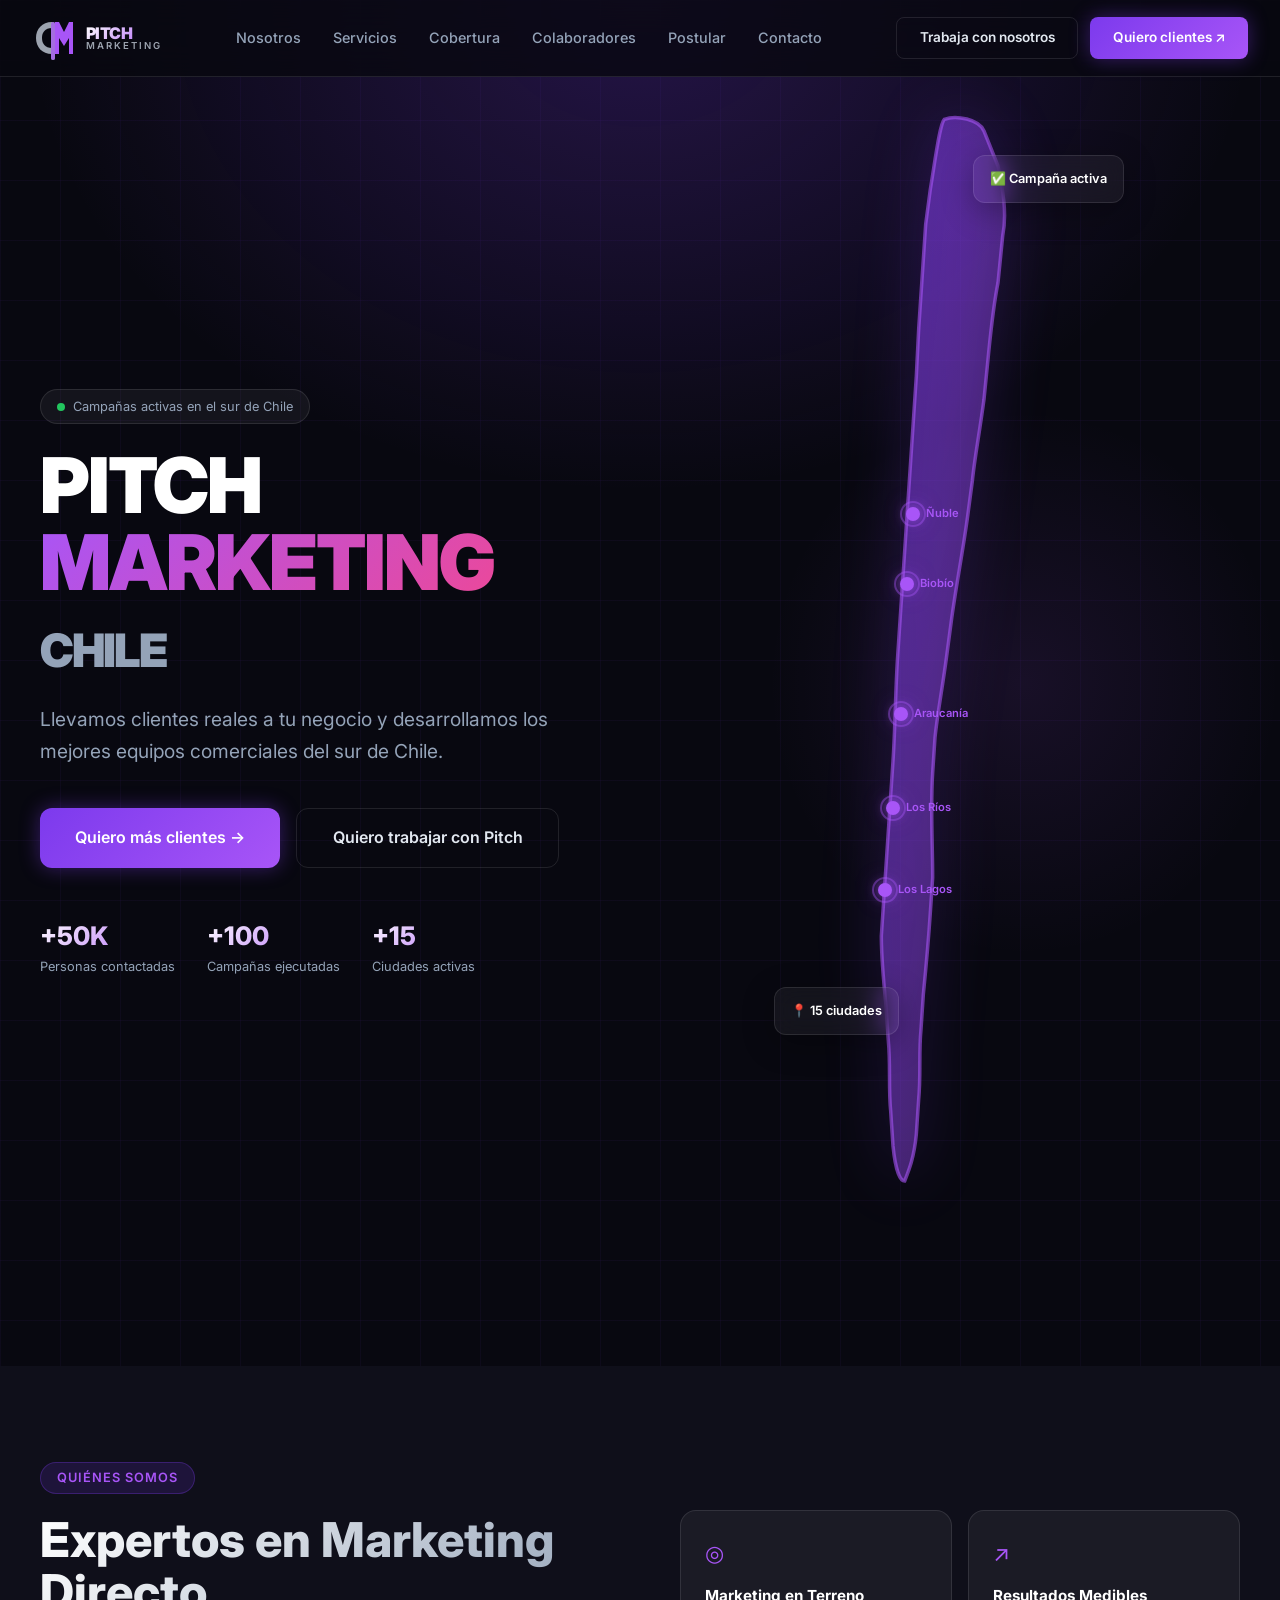
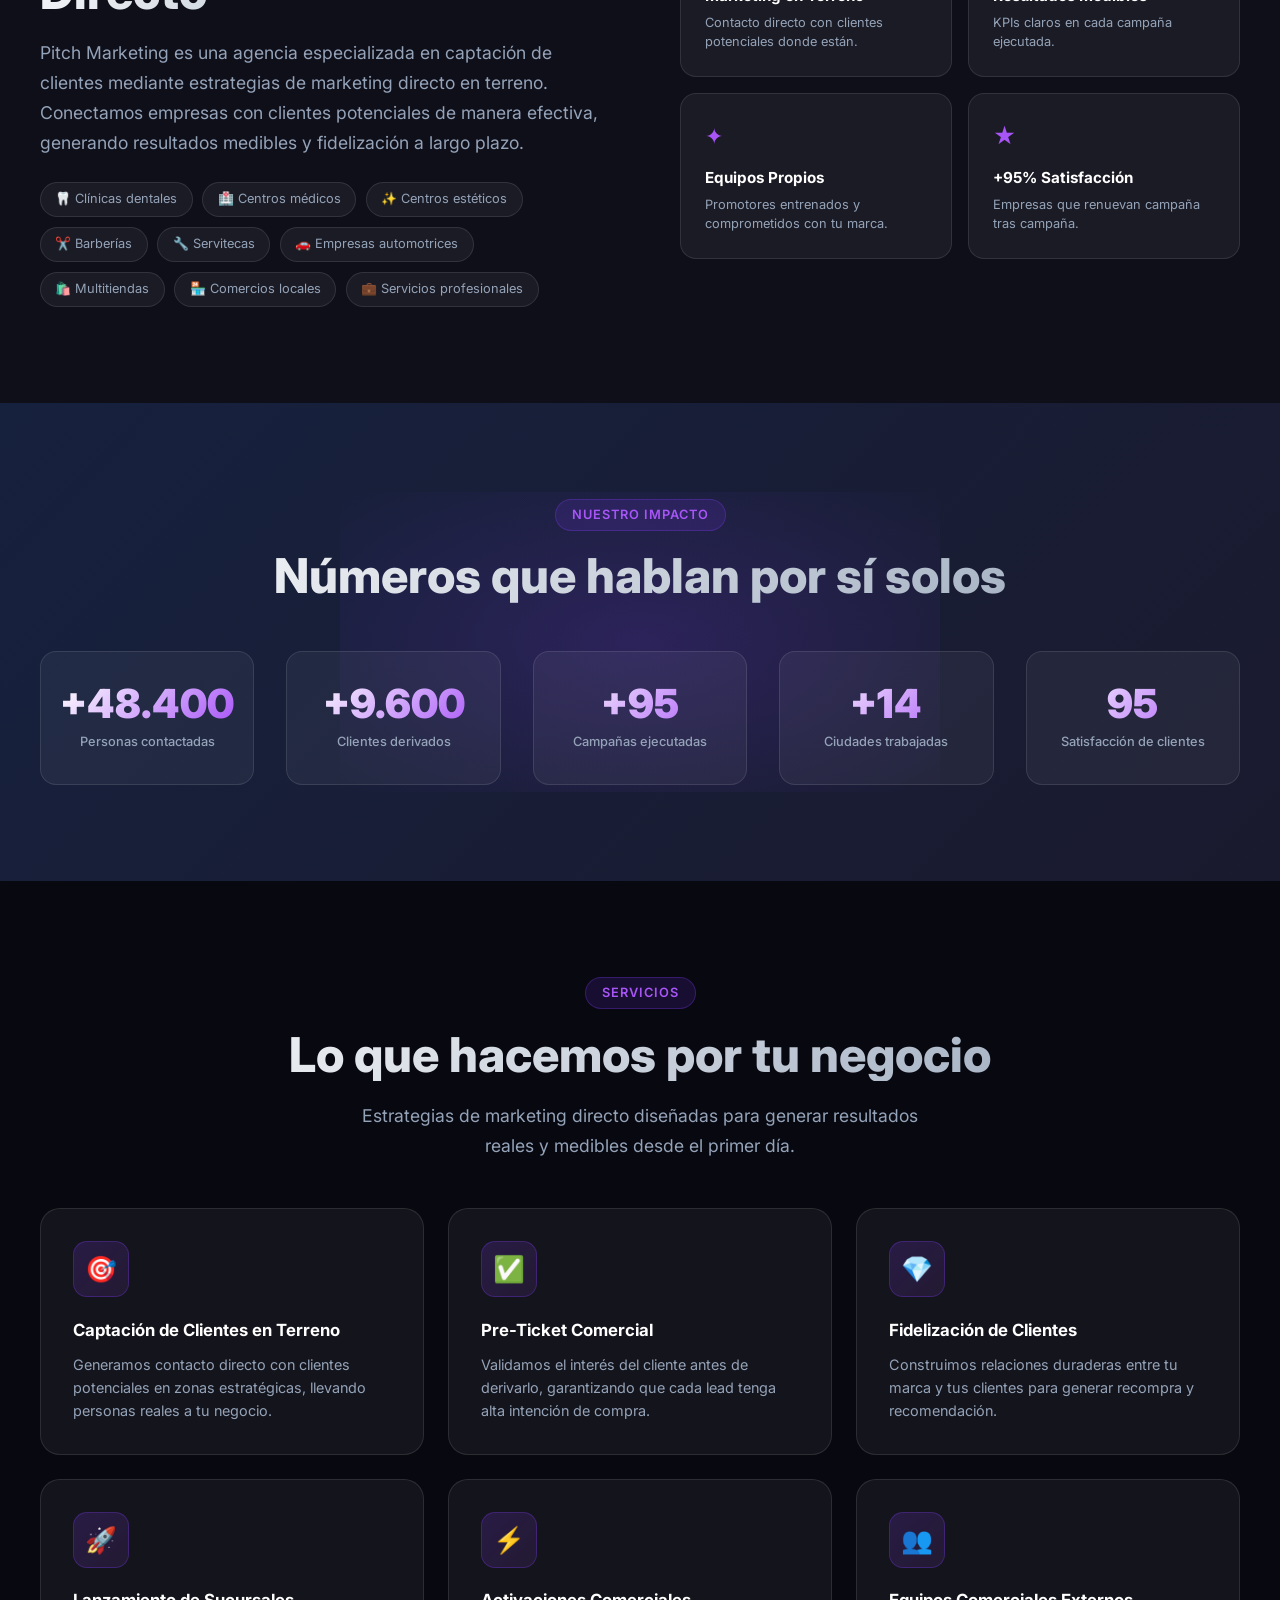
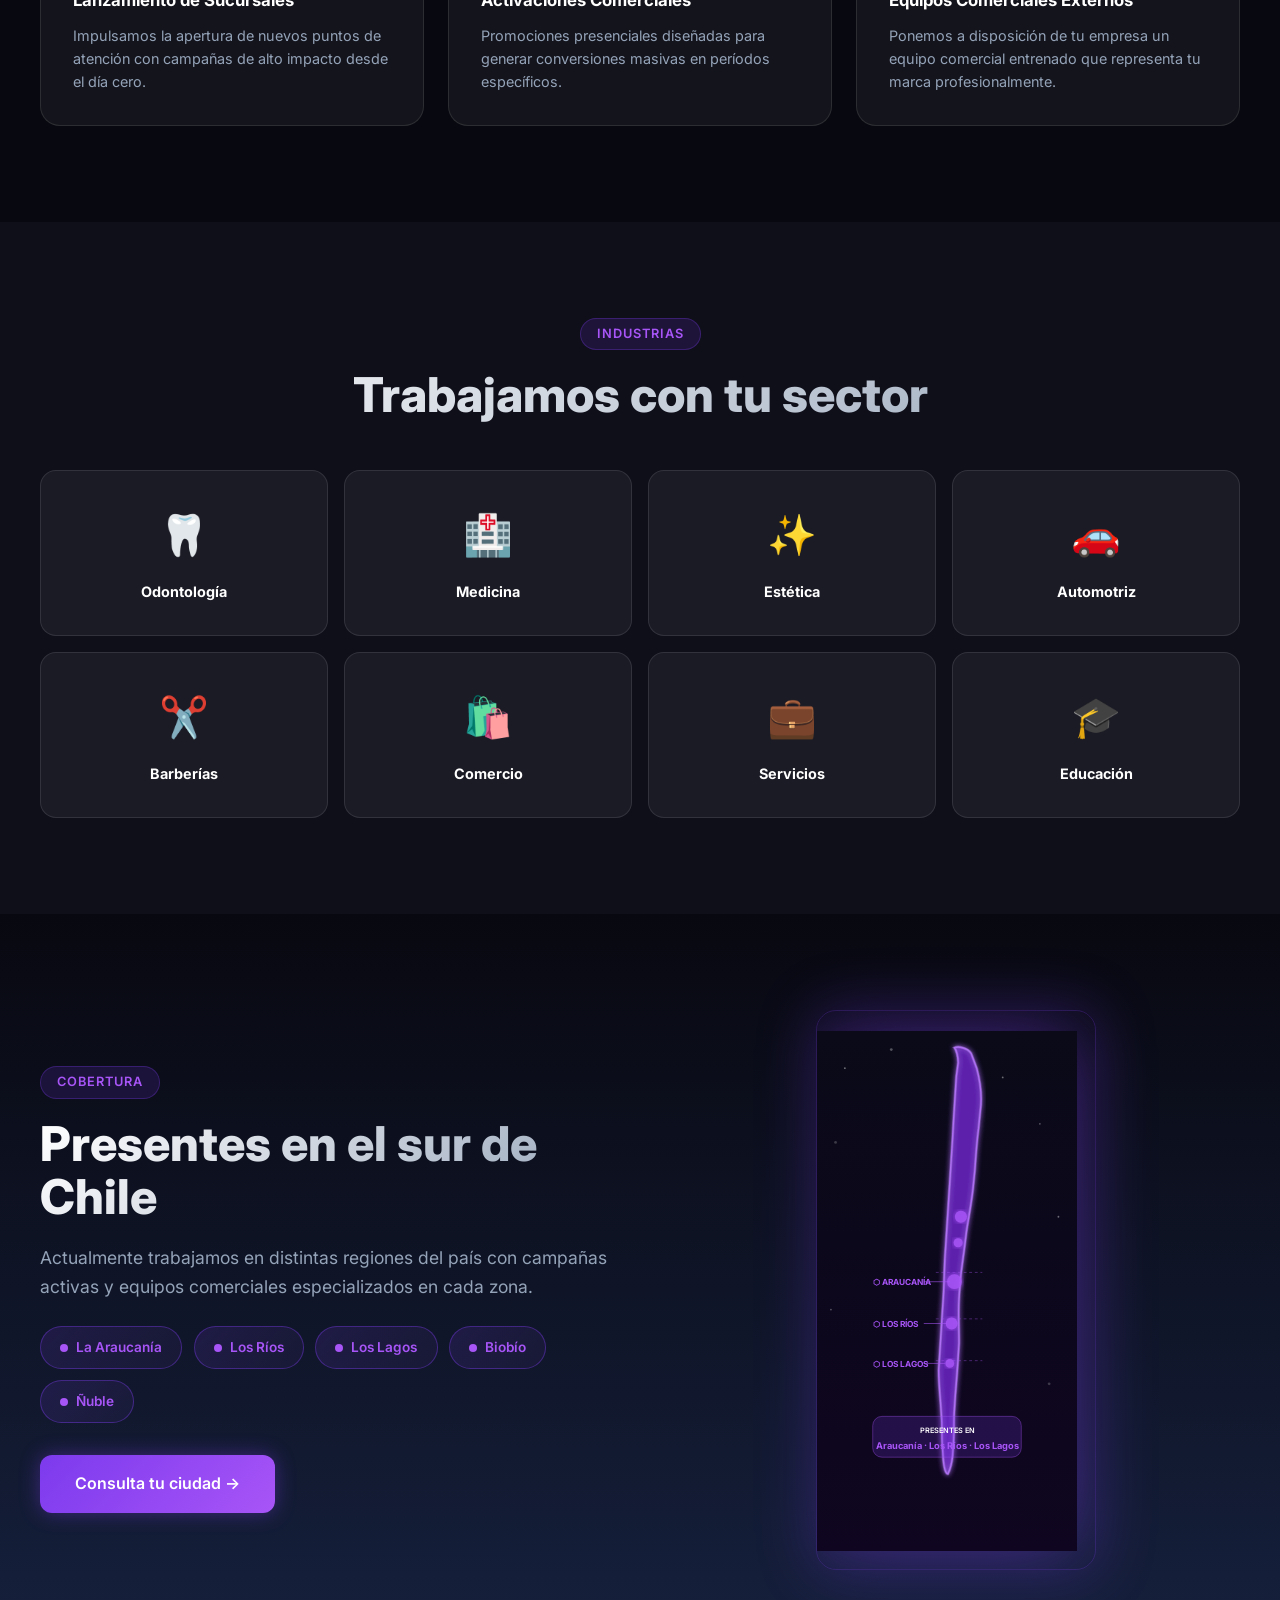
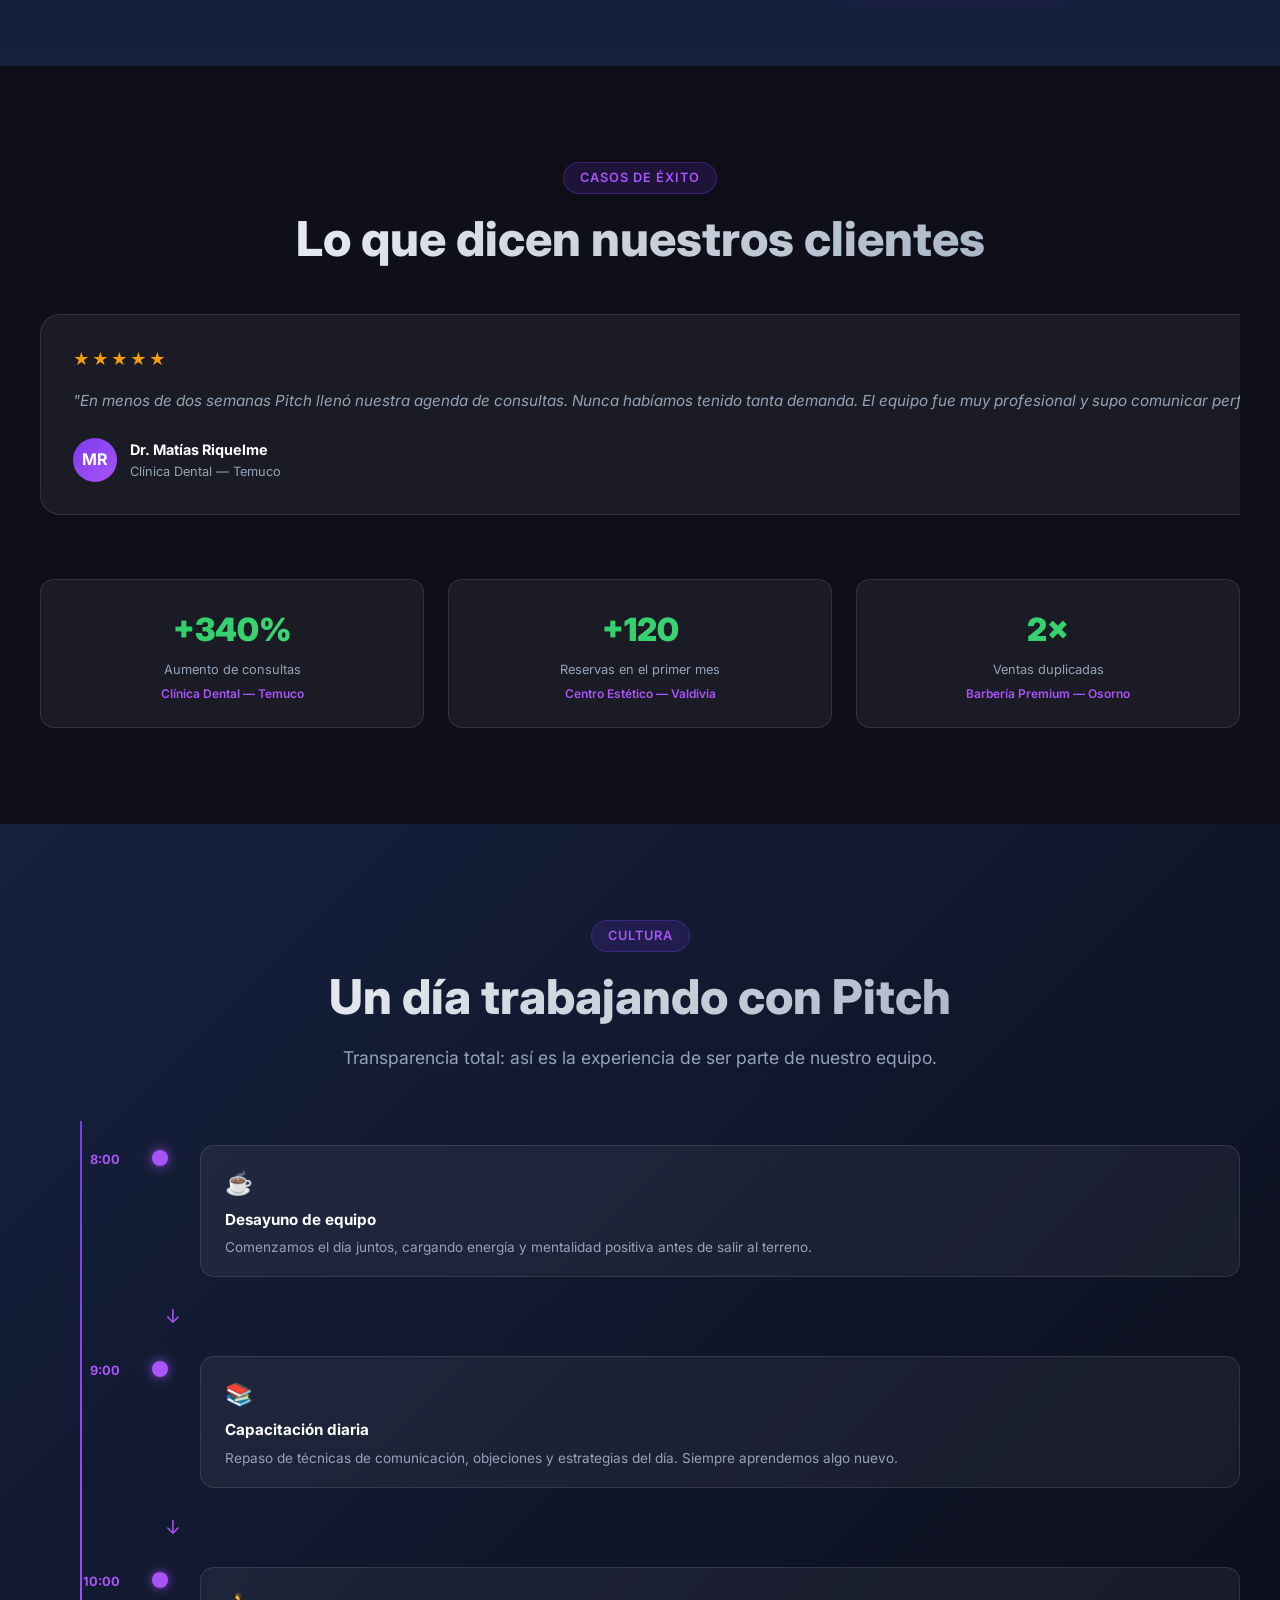
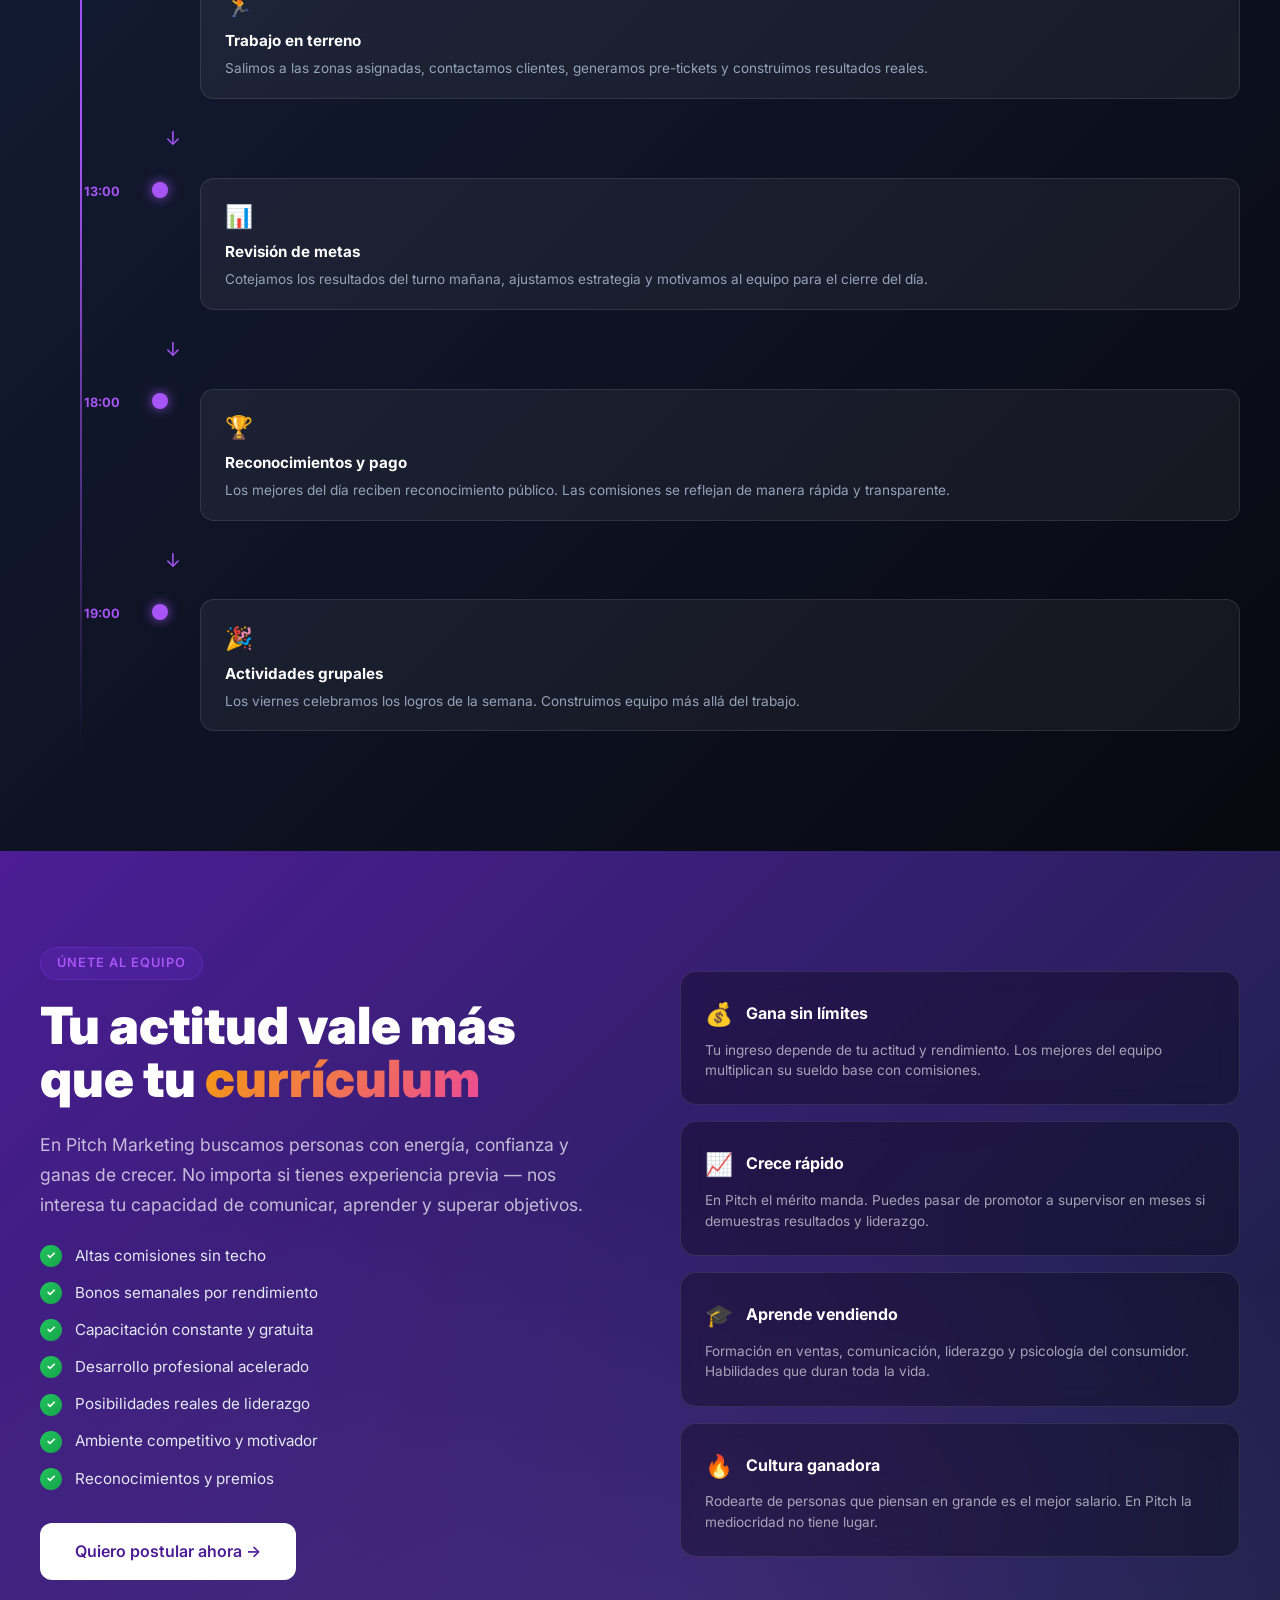
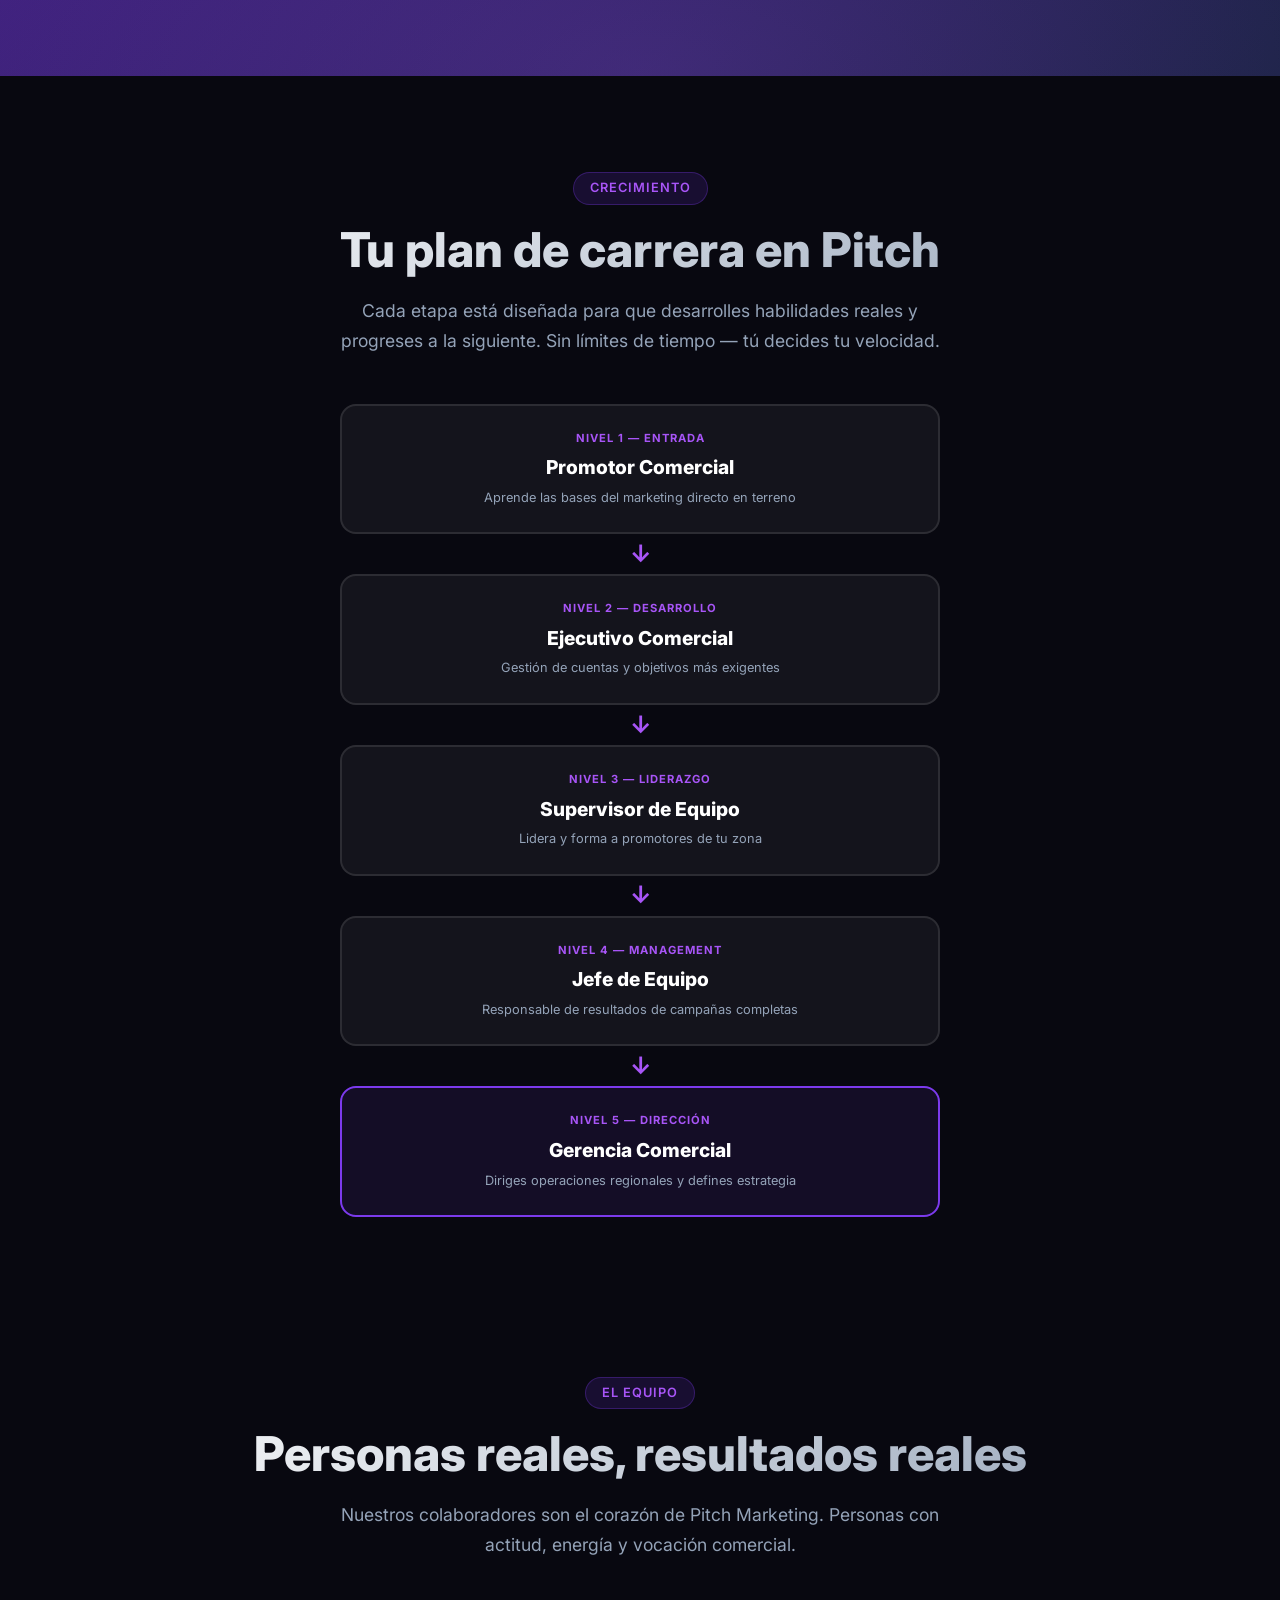
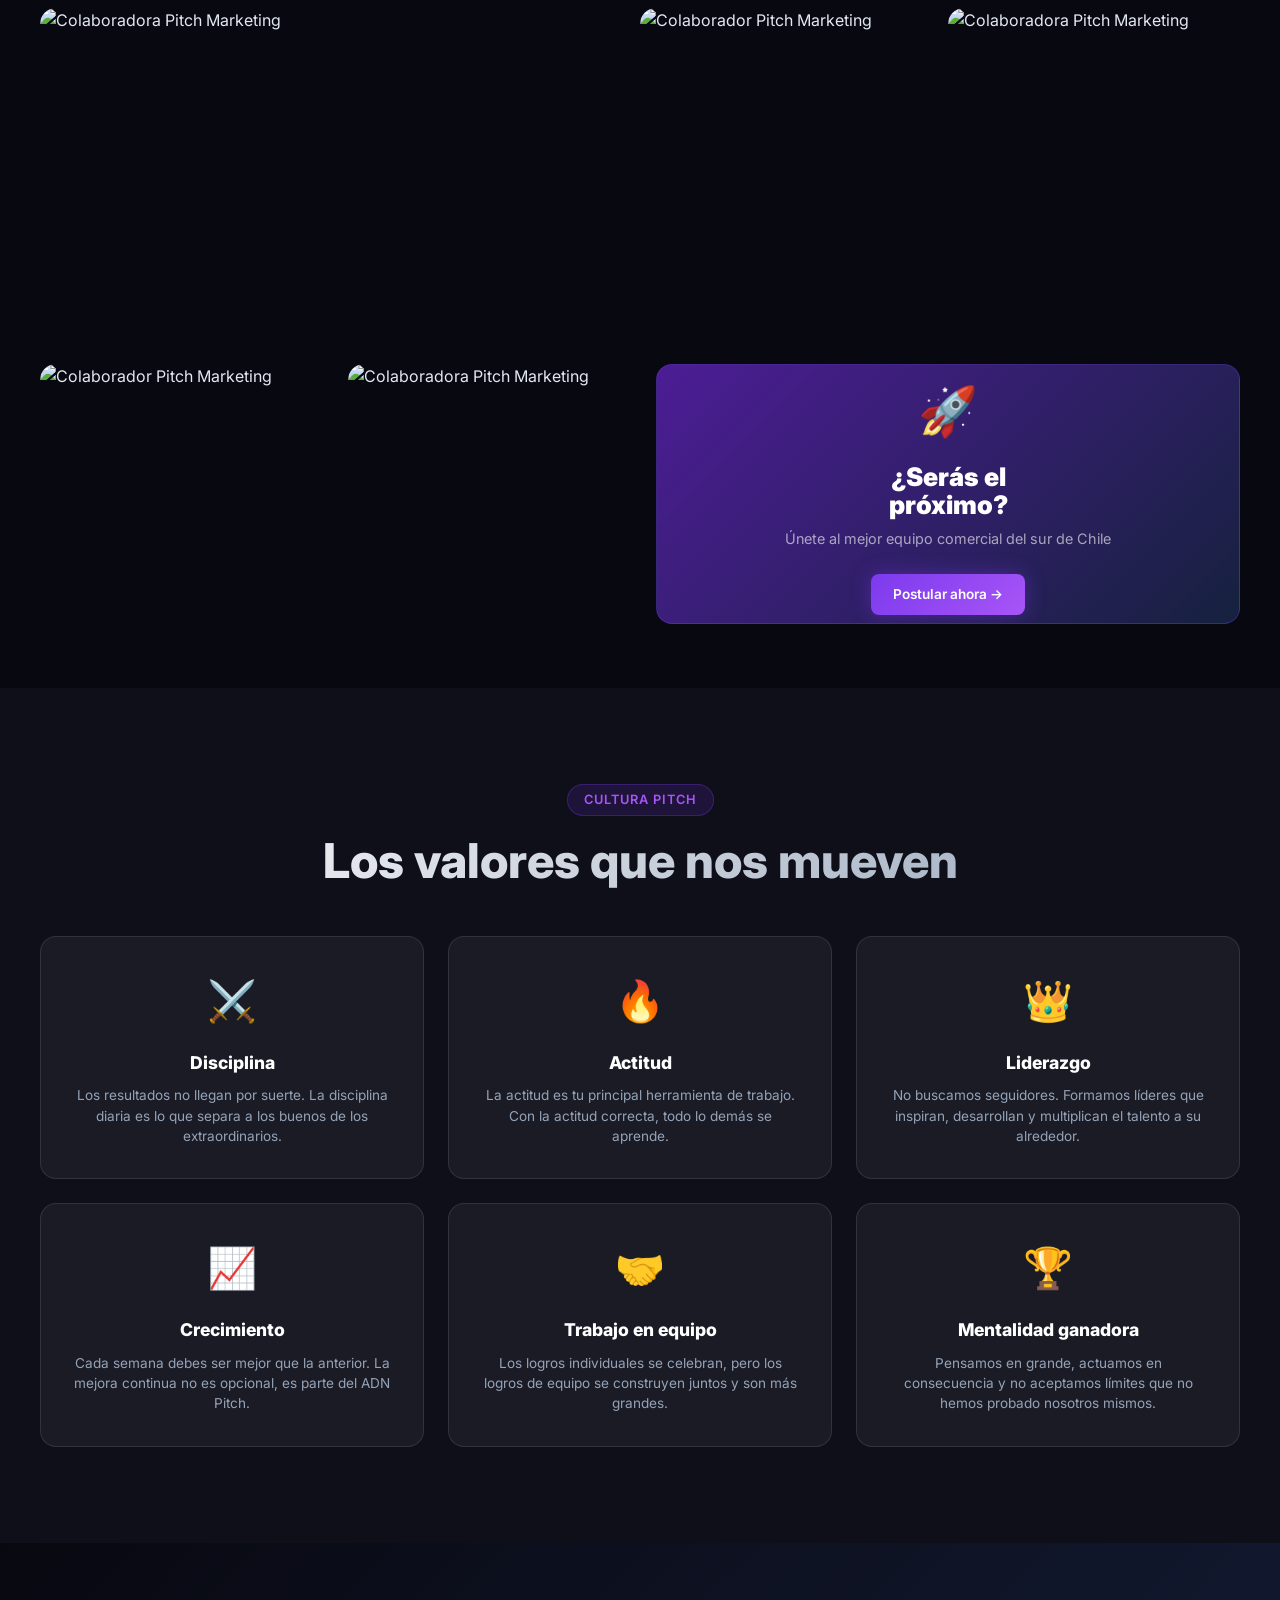
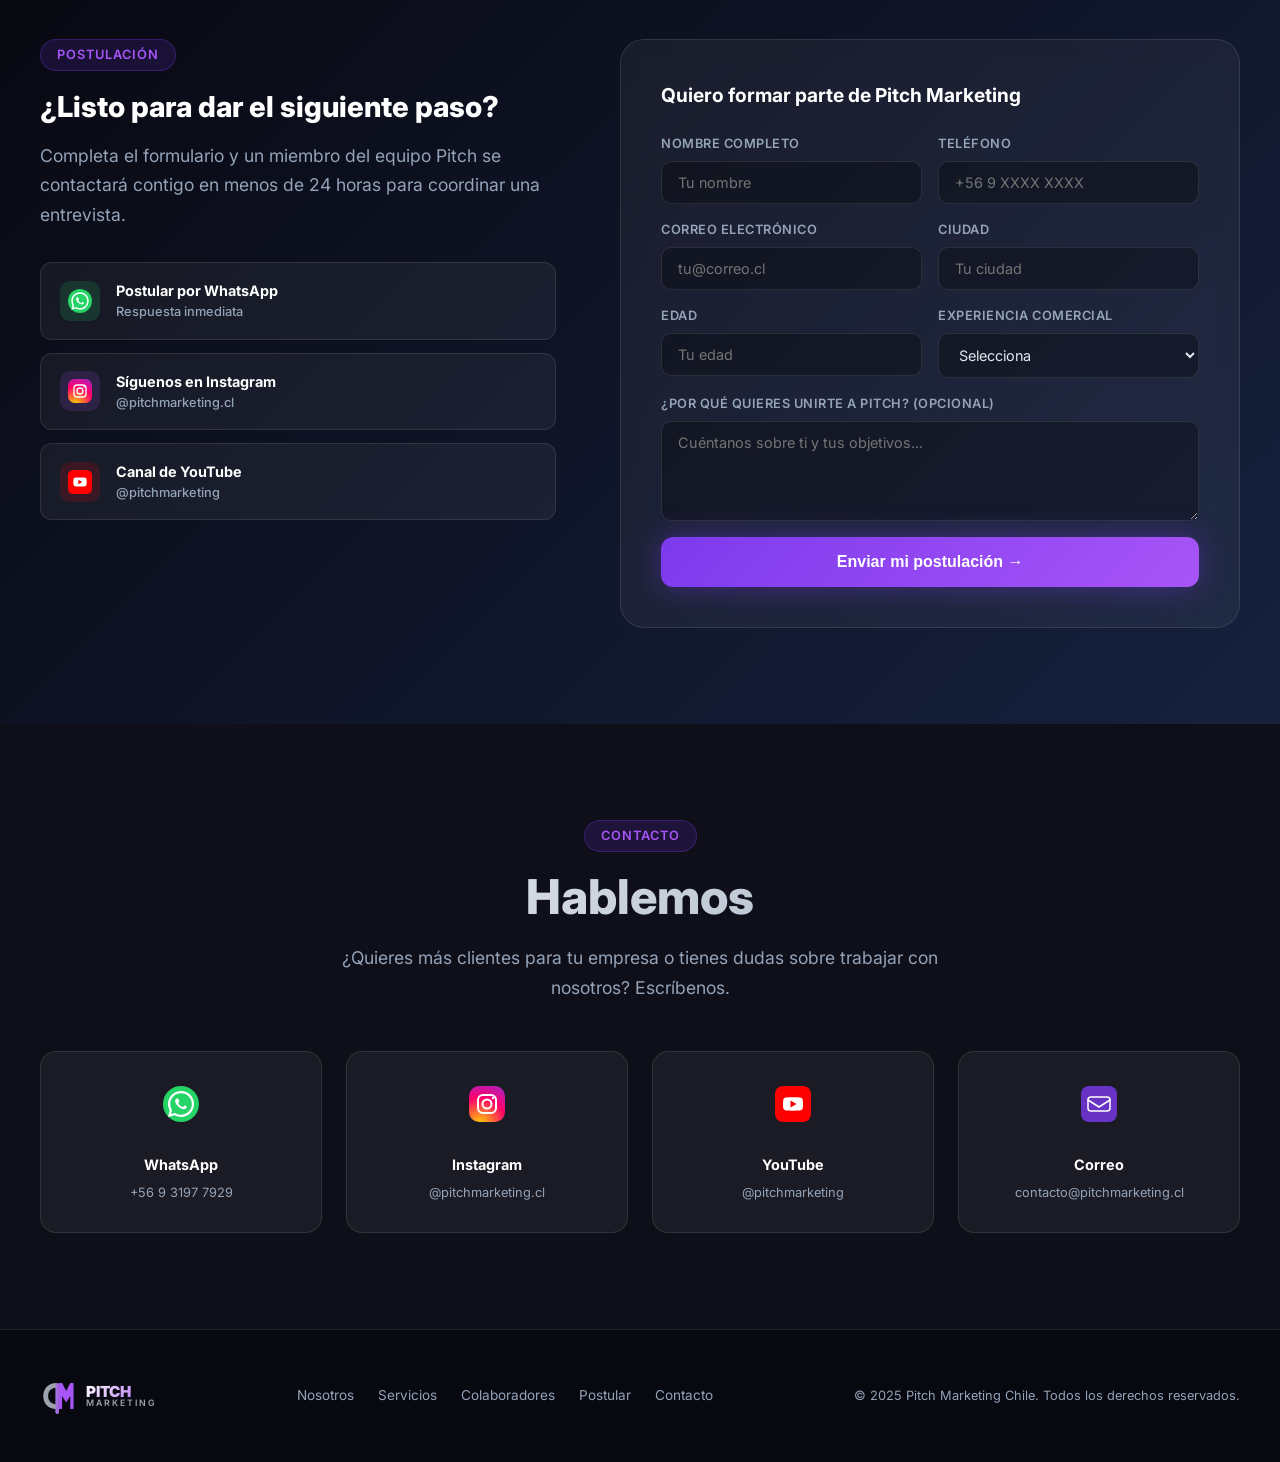
==== commit 56d21fb6: "Add logo, team photos, social icons, map improvements, clean emojis" ====
--- a/index.html
+++ b/index.html
@@ -679,6 +679,26 @@
 
     .footer-copy { font-size: 0.8rem; color: var(--text-muted); }
 
+    /* ─── TEAM PHOTOS ─── */
+    .team-photo-card {
+      position: relative; border-radius: 16px; overflow: hidden;
+      cursor: default;
+    }
+    .team-photo-card img {
+      width: 100%; height: 100%; object-fit: cover;
+      transition: transform 0.5s ease; display: block;
+    }
+    .team-photo-card:hover img { transform: scale(1.05); }
+    .team-photo-overlay {
+      position: absolute; bottom: 0; left: 0; right: 0;
+      padding: 1.5rem 1.2rem 1rem;
+      background: linear-gradient(transparent, rgba(0,0,0,0.8));
+      transform: translateY(100%); transition: transform 0.3s ease;
+    }
+    .team-photo-card:hover .team-photo-overlay { transform: translateY(0); }
+    .team-photo-name { font-size: 1rem; font-weight: 700; color: var(--white); }
+    .team-photo-role { font-size: 0.8rem; color: var(--purple-light); margin-top: 0.2rem; }
+
     /* ─── MOBILE NAV ─── */
     .mobile-menu {
       display: none; position: fixed; top: 0; left: 0; right: 0; bottom: 0;
@@ -741,7 +761,23 @@
 
 <!-- ─── NAV ─── -->
 <nav id="navbar">
-  <div class="nav-logo">PITCH</div>
+  <!-- Logo SVG inline -->
+  <a href="#hero" style="text-decoration:none;display:flex;align-items:center;gap:0.6rem">
+    <svg width="44" height="44" viewBox="0 0 44 44" fill="none" xmlns="http://www.w3.org/2000/svg">
+      <!-- C shape gray -->
+      <path d="M20 6 C10 6 4 13 4 22 C4 31 10 38 20 38 L20 32 C13 32 10 27.5 10 22 C10 16.5 13 12 20 12 L20 6Z" fill="#9ca3af"/>
+      <!-- vertical bar -->
+      <rect x="19" y="6" width="4" height="38" rx="2" fill="#9ca3af"/>
+      <!-- M purple right side -->
+      <path d="M23 6 L23 38 L27 38 L27 22 L32 30 L37 22 L37 38 L41 38 L41 6 L37 6 L32 16 L27 6 Z" fill="#a855f7"/>
+      <!-- overlap bar purple -->
+      <rect x="19" y="6" width="4" height="38" rx="2" fill="#a855f7" opacity="0.7"/>
+    </svg>
+    <div style="line-height:1">
+      <div style="font-size:1rem;font-weight:900;letter-spacing:-0.5px;background:linear-gradient(135deg,#fff,#a855f7);-webkit-background-clip:text;-webkit-text-fill-color:transparent">PITCH</div>
+      <div style="font-size:0.6rem;font-weight:600;color:#9ca3af;letter-spacing:2px">MARKETING</div>
+    </div>
+  </a>
   <ul class="nav-links">
     <li><a href="#about">Nosotros</a></li>
     <li><a href="#services">Servicios</a></li>
@@ -871,22 +907,22 @@
       </div>
       <div class="about-visual fade-in" style="transition-delay:0.2s">
         <div class="about-card">
-          <div class="about-card-icon">🎯</div>
+          <div class="about-card-icon" style="font-size:1.4rem;color:var(--purple-light)">◎</div>
           <h4>Marketing en Terreno</h4>
           <p>Contacto directo con clientes potenciales donde están.</p>
         </div>
         <div class="about-card">
-          <div class="about-card-icon">📈</div>
+          <div class="about-card-icon" style="font-size:1.4rem;color:var(--purple-light)">↗</div>
           <h4>Resultados Medibles</h4>
           <p>KPIs claros en cada campaña ejecutada.</p>
         </div>
         <div class="about-card">
-          <div class="about-card-icon">🤝</div>
+          <div class="about-card-icon" style="font-size:1.4rem;color:var(--purple-light)">✦</div>
           <h4>Equipos Propios</h4>
           <p>Promotores entrenados y comprometidos con tu marca.</p>
         </div>
         <div class="about-card">
-          <div class="about-card-icon">🏆</div>
+          <div class="about-card-icon" style="font-size:1.4rem;color:var(--purple-light)">★</div>
           <h4>+95% Satisfacción</h4>
           <p>Empresas que renuevan campaña tras campaña.</p>
         </div>
@@ -1035,21 +1071,56 @@
         </div>
       </div>
       <div class="big-map fade-in" style="transition-delay:0.3s">
-        <svg viewBox="0 0 120 500" fill="none" xmlns="http://www.w3.org/2000/svg">
-          <defs>
-            <linearGradient id="mapGrad2" x1="0" y1="0" x2="1" y2="1">
-              <stop offset="0%" stop-color="#7c3aed" stop-opacity="0.7"/>
-              <stop offset="100%" stop-color="#a855f7" stop-opacity="0.4"/>
-            </linearGradient>
-          </defs>
-          <path d="M55,10 C60,8 70,10 72,15 L78,30 C80,40 82,50 80,60 L78,80 C76,90 75,100 74,110 L72,130 C70,145 68,155 67,165 L65,180 C63,195 60,210 58,225 L56,240 C54,255 52,265 51,275 L50,290 C49,305 50,320 50,335 L49,350 C48,365 47,375 46,385 L45,400 C44,410 45,420 44,430 L43,445 C42,455 40,460 38,465 C36,465 34,460 33,450 L32,435 C31,425 32,415 31,405 L30,390 C29,380 28,370 28,360 L29,345 C30,330 31,315 32,300 L33,285 C34,270 34,255 35,240 L36,225 C37,210 38,195 39,180 L40,165 C41,150 42,135 43,120 L44,100 C45,85 46,70 47,55 L49,40 C51,28 53,12 55,10 Z" fill="url(#mapGrad2)" stroke="rgba(168,85,247,0.8)" stroke-width="1.5"/>
-          <!-- Puntos de región destacados -->
-          <circle cx="46" cy="200" r="5" fill="#a855f7" opacity="0.9"><animate attributeName="r" values="4;7;4" dur="2s" repeatCount="indefinite"/></circle>
-          <circle cx="44" cy="230" r="5" fill="#a855f7" opacity="0.9"><animate attributeName="r" values="4;7;4" dur="2s" begin="0.4s" repeatCount="indefinite"/></circle>
-          <circle cx="43" cy="260" r="5" fill="#a855f7" opacity="0.9"><animate attributeName="r" values="4;7;4" dur="2s" begin="0.8s" repeatCount="indefinite"/></circle>
-          <circle cx="48" cy="165" r="5" fill="#a855f7" opacity="0.9"><animate attributeName="r" values="4;7;4" dur="2s" begin="1.2s" repeatCount="indefinite"/></circle>
-          <circle cx="50" cy="145" r="5" fill="#a855f7" opacity="0.9"><animate attributeName="r" values="4;7;4" dur="2s" begin="1.6s" repeatCount="indefinite"/></circle>
-        </svg>
+        <div style="position:relative;display:inline-block">
+          <!-- Mapa de Chile con overlay morado -->
+          <div style="width:280px;height:560px;border-radius:20px;overflow:hidden;position:relative;border:1px solid rgba(124,58,237,0.3);box-shadow:0 0 60px rgba(124,58,237,0.3)">
+            <svg width="280" height="560" viewBox="0 0 280 560" xmlns="http://www.w3.org/2000/svg" style="position:absolute;top:0;left:0;z-index:0">
+              <defs>
+                <linearGradient id="bgGrad" x1="0" y1="0" x2="0" y2="1">
+                  <stop offset="0%" stop-color="#0a0a18"/>
+                  <stop offset="100%" stop-color="#0f0520"/>
+                </linearGradient>
+                <filter id="glow"><feGaussianBlur stdDeviation="3" result="coloredBlur"/><feMerge><feMergeNode in="coloredBlur"/><feMergeNode in="SourceGraphic"/></feMerge></filter>
+              </defs>
+              <rect width="280" height="560" fill="url(#bgGrad)"/>
+              <!-- Estrellas de fondo -->
+              <circle cx="30" cy="40" r="1" fill="white" opacity="0.4"/>
+              <circle cx="80" cy="20" r="1.5" fill="white" opacity="0.3"/>
+              <circle cx="200" cy="50" r="1" fill="white" opacity="0.4"/>
+              <circle cx="240" cy="100" r="1" fill="white" opacity="0.3"/>
+              <circle cx="20" cy="120" r="1.5" fill="white" opacity="0.2"/>
+              <circle cx="260" cy="200" r="1" fill="white" opacity="0.4"/>
+              <circle cx="15" cy="300" r="1" fill="white" opacity="0.3"/>
+              <circle cx="250" cy="380" r="1.5" fill="white" opacity="0.2"/>
+              <!-- Forma Chile -->
+              <path d="M148,18 C152,16 162,18 166,24 L172,40 C176,55 178,70 176,85 L174,105 C172,120 171,135 170,150 L168,170 C166,188 163,202 161,216 L159,232 C157,248 155,260 154,272 L153,288 C152,304 153,320 153,336 L152,352 C151,368 150,380 149,392 L148,408 C147,420 148,432 147,444 L146,458 C145,468 143,473 141,477 C139,477 137,472 136,462 L135,447 C134,437 135,427 134,415 L133,400 C132,388 131,376 131,365 L132,350 C133,334 134,318 135,302 L136,287 C137,271 137,255 138,240 L139,225 C140,210 141,194 142,178 L143,163 C144,147 145,131 146,115 L147,97 C148,81 149,65 150,49 L152,34 C152,28 150,20 148,18 Z" fill="rgba(120,40,220,0.5)" stroke="rgba(168,85,247,0.9)" stroke-width="1.5" filter="url(#glow)"/>
+              <!-- Brillo interior del mapa -->
+              <path d="M148,18 C152,16 162,18 166,24 L172,40 C176,55 178,70 176,85 L174,105 C172,120 171,135 170,150 L168,170 C166,188 163,202 161,216 L159,232 C157,248 155,260 154,272 L153,288 C152,304 153,320 153,336 L152,352 C151,368 150,380 149,392 L148,408 C147,420 148,432 147,444 L146,458 C145,468 143,473 141,477 C139,477 137,472 136,462 L135,447 C134,437 135,427 134,415 L133,400 C132,388 131,376 131,365 L132,350 C133,334 134,318 135,302 L136,287 C137,271 137,255 138,240 L139,225 C140,210 141,194 142,178 L143,163 C144,147 145,131 146,115 L147,97 C148,81 149,65 150,49 L152,34 C152,28 150,20 148,18 Z" fill="none" stroke="rgba(200,160,255,0.3)" stroke-width="3" filter="url(#glow)"/>
+              <!-- Líneas horizontales de región -->
+              <line x1="128" y1="260" x2="178" y2="260" stroke="rgba(168,85,247,0.4)" stroke-width="1" stroke-dasharray="3,3"/>
+              <line x1="128" y1="310" x2="178" y2="310" stroke="rgba(168,85,247,0.4)" stroke-width="1" stroke-dasharray="3,3"/>
+              <line x1="128" y1="355" x2="178" y2="355" stroke="rgba(168,85,247,0.4)" stroke-width="1" stroke-dasharray="3,3"/>
+              <!-- Puntos de cobertura con pulse -->
+              <circle cx="148" cy="270" r="5" fill="#a855f7" opacity="0.9" filter="url(#glow)"><animate attributeName="r" values="4;8;4" dur="2s" repeatCount="indefinite"/></circle>
+              <circle cx="145" cy="315" r="5" fill="#a855f7" opacity="0.9" filter="url(#glow)"><animate attributeName="r" values="4;8;4" dur="2s" begin="0.4s" repeatCount="indefinite"/></circle>
+              <circle cx="143" cy="358" r="5" fill="#a855f7" opacity="0.9" filter="url(#glow)"><animate attributeName="r" values="4;8;4" dur="2s" begin="0.8s" repeatCount="indefinite"/></circle>
+              <circle cx="152" cy="228" r="5" fill="#a855f7" opacity="0.9" filter="url(#glow)"><animate attributeName="r" values="4;8;4" dur="2s" begin="1.2s" repeatCount="indefinite"/></circle>
+              <circle cx="155" cy="200" r="5" fill="#a855f7" opacity="0.9" filter="url(#glow)"><animate attributeName="r" values="4;8;4" dur="2s" begin="1.6s" repeatCount="indefinite"/></circle>
+              <!-- Etiquetas -->
+              <text x="60" y="274" fill="#a855f7" font-size="9" font-family="Inter,sans-serif" font-weight="700">⬡ ARAUCANÍA</text>
+              <text x="60" y="319" fill="#a855f7" font-size="9" font-family="Inter,sans-serif" font-weight="700">⬡ LOS RÍOS</text>
+              <text x="60" y="362" fill="#a855f7" font-size="9" font-family="Inter,sans-serif" font-weight="700">⬡ LOS LAGOS</text>
+              <!-- Líneas conectoras -->
+              <line x1="115" y1="270" x2="143" y2="270" stroke="rgba(168,85,247,0.6)" stroke-width="1"/>
+              <line x1="115" y1="315" x2="140" y2="315" stroke="rgba(168,85,247,0.6)" stroke-width="1"/>
+              <line x1="115" y1="358" x2="138" y2="358" stroke="rgba(168,85,247,0.6)" stroke-width="1"/>
+              <!-- Badge inferior -->
+              <rect x="60" y="415" width="160" height="44" rx="10" fill="rgba(124,58,237,0.2)" stroke="rgba(168,85,247,0.4)" stroke-width="1"/>
+              <text x="140" y="433" fill="white" font-size="8" font-family="Inter,sans-serif" font-weight="600" text-anchor="middle">PRESENTES EN</text>
+              <text x="140" y="450" fill="#a855f7" font-size="10" font-family="Inter,sans-serif" font-weight="700" text-anchor="middle">Araucanía · Los Ríos · Los Lagos</text>
+            </svg>
+          </div>
+        </div>
       </div>
     </div>
   </div>
@@ -1308,6 +1379,66 @@
   </div>
 </section>
 
+<!-- ─── EQUIPO EN ACCIÓN ─── -->
+<section id="team-photos" style="background:var(--black);padding:4rem 2rem">
+  <div class="container">
+    <div class="text-center fade-in" style="margin-bottom:3rem">
+      <span class="section-tag">El equipo</span>
+      <h2 class="section-title">Personas reales, resultados reales</h2>
+      <p class="section-subtitle">Nuestros colaboradores son el corazón de Pitch Marketing. Personas con actitud, energía y vocación comercial.</p>
+    </div>
+    <!-- Fila principal grande -->
+    <div style="display:grid;grid-template-columns:2fr 1fr 1fr;gap:1rem;margin-bottom:1rem">
+      <div class="team-photo-card" style="height:340px">
+        <img src="https://images.unsplash.com/photo-1573496359142-b8d87734a5a2?w=700&h=500&fit=crop&crop=faces" alt="Colaboradora Pitch Marketing" loading="lazy"/>
+        <div class="team-photo-overlay">
+          <div class="team-photo-name">Valentina M.</div>
+          <div class="team-photo-role">Ejecutiva Comercial — Temuco</div>
+        </div>
+      </div>
+      <div class="team-photo-card" style="height:340px">
+        <img src="https://images.unsplash.com/photo-1507003211169-0a1dd7228f2d?w=400&h=500&fit=crop&crop=faces" alt="Colaborador Pitch Marketing" loading="lazy"/>
+        <div class="team-photo-overlay">
+          <div class="team-photo-name">Diego R.</div>
+          <div class="team-photo-role">Supervisor — Valdivia</div>
+        </div>
+      </div>
+      <div class="team-photo-card" style="height:340px">
+        <img src="https://images.unsplash.com/photo-1580489944761-15a19d654956?w=400&h=500&fit=crop&crop=faces" alt="Colaboradora Pitch Marketing" loading="lazy"/>
+        <div class="team-photo-overlay">
+          <div class="team-photo-name">Camila S.</div>
+          <div class="team-photo-role">Promotora — Osorno</div>
+        </div>
+      </div>
+    </div>
+    <!-- Fila secundaria -->
+    <div style="display:grid;grid-template-columns:1fr 1fr 2fr;gap:1rem">
+      <div class="team-photo-card" style="height:260px">
+        <img src="https://images.unsplash.com/photo-1472099645785-5658abf4ff4e?w=400&h=400&fit=crop&crop=faces" alt="Colaborador Pitch Marketing" loading="lazy"/>
+        <div class="team-photo-overlay">
+          <div class="team-photo-name">Rodrigo V.</div>
+          <div class="team-photo-role">Jefe de Equipo — Concepción</div>
+        </div>
+      </div>
+      <div class="team-photo-card" style="height:260px">
+        <img src="https://images.unsplash.com/photo-1531746020798-e6953c6e8e04?w=400&h=400&fit=crop&crop=faces" alt="Colaboradora Pitch Marketing" loading="lazy"/>
+        <div class="team-photo-overlay">
+          <div class="team-photo-name">Natalia P.</div>
+          <div class="team-photo-role">Ejecutiva — Puerto Montt</div>
+        </div>
+      </div>
+      <div class="team-photo-card" style="height:260px;position:relative;overflow:hidden;border-radius:16px;background:linear-gradient(135deg,var(--purple-dark),var(--gray2));display:flex;align-items:center;justify-content:center;border:1px solid rgba(124,58,237,0.3)">
+        <div style="text-align:center;padding:2rem;z-index:1">
+          <div style="font-size:3rem;margin-bottom:0.8rem">🚀</div>
+          <div style="font-size:1.6rem;font-weight:900;color:var(--white);line-height:1.1;margin-bottom:0.5rem">¿Serás el<br>próximo?</div>
+          <div style="font-size:0.9rem;color:rgba(255,255,255,0.6);margin-bottom:1.5rem">Únete al mejor equipo comercial del sur de Chile</div>
+          <a href="#apply" class="btn btn-primary">Postular ahora →</a>
+        </div>
+      </div>
+    </div>
+  </div>
+</section>
+
 <!-- ─── CULTURA ─── -->
 <section id="culture">
   <div class="container">
@@ -1360,24 +1491,30 @@
         <p class="section-subtitle">Completa el formulario y un miembro del equipo Pitch se contactará contigo en menos de 24 horas para coordinar una entrevista.</p>
         <div class="quick-actions" style="margin-top:2rem">
           <a href="https://wa.me/56931977929?text=Hola,%20quiero%20postular%20a%20Pitch%20Marketing" target="_blank" class="quick-action-btn">
-            <div class="quick-action-icon green">💬</div>
+            <div class="quick-action-icon green" style="background:rgba(37,211,102,0.15)">
+              <svg width="24" height="24" viewBox="0 0 36 36" fill="none"><circle cx="18" cy="18" r="18" fill="#25D366"/><path d="M27.3 8.7A13.1 13.1 0 0 0 18 5C10.8 5 5 10.8 5 18c0 2.3.6 4.5 1.7 6.4L5 31l6.8-1.8A13 13 0 0 0 18 31c7.2 0 13-5.8 13-13 0-3.5-1.4-6.7-3.7-9.3zm-9.3 20a10.8 10.8 0 0 1-5.5-1.5l-.4-.2-4 1 1-3.9-.3-.4A10.8 10.8 0 0 1 7.2 18C7.2 12 12 7.2 18 7.2S28.8 12 28.8 18 24 28.7 18 28.7zm5.9-8.1c-.3-.2-1.8-.9-2.1-1-.3-.1-.5-.2-.7.2-.2.3-.8 1-.9 1.2-.2.2-.3.2-.6 0-.3-.1-1.3-.5-2.5-1.5-.9-.8-1.5-1.8-1.7-2.1-.2-.3 0-.5.1-.6l.6-.7c.1-.2.2-.3.3-.5 0-.2 0-.4-.1-.5-.1-.2-.7-1.6-1-2.2-.2-.6-.5-.5-.7-.5h-.6c-.2 0-.5.1-.8.4-.3.3-1 1-1 2.4s1 2.8 1.2 3c.2.2 2 3 4.8 4.2.7.3 1.2.5 1.6.6.7.2 1.3.2 1.8.1.5-.1 1.7-.7 2-1.4.2-.7.2-1.2.1-1.3-.1-.1-.3-.2-.6-.3z" fill="white"/></svg>
+            </div>
             <div>
               <div style="font-weight:700;color:var(--white)">Postular por WhatsApp</div>
               <div style="font-size:0.8rem;color:var(--text-muted)">Respuesta inmediata</div>
             </div>
           </a>
           <a href="https://www.instagram.com/pitchmarketing.cl" target="_blank" class="quick-action-btn">
-            <div class="quick-action-icon purple">📸</div>
+            <div class="quick-action-icon purple" style="background:rgba(168,85,247,0.15)">
+              <svg width="24" height="24" viewBox="0 0 36 36" fill="none"><defs><radialGradient id="ig2" cx="30%" cy="107%" r="150%"><stop offset="0%" stop-color="#ffd600"/><stop offset="50%" stop-color="#ff0069"/><stop offset="100%" stop-color="#7638fa"/></radialGradient></defs><rect width="36" height="36" rx="10" fill="url(#ig2)"/><rect x="9" y="9" width="18" height="18" rx="5" stroke="white" stroke-width="2" fill="none"/><circle cx="18" cy="18" r="4.5" stroke="white" stroke-width="2" fill="none"/><circle cx="24" cy="12" r="1.2" fill="white"/></svg>
+            </div>
             <div>
               <div style="font-weight:700;color:var(--white)">Síguenos en Instagram</div>
               <div style="font-size:0.8rem;color:var(--text-muted)">@pitchmarketing.cl</div>
             </div>
           </a>
-          <a href="mailto:contacto@pitchmarketing.cl" class="quick-action-btn">
-            <div class="quick-action-icon blue">✉️</div>
+          <a href="https://www.youtube.com/@pitchmarketing" target="_blank" class="quick-action-btn">
+            <div class="quick-action-icon" style="background:rgba(255,0,0,0.15)">
+              <svg width="24" height="24" viewBox="0 0 36 36" fill="none"><rect width="36" height="36" rx="8" fill="#FF0000"/><path d="M27.6 13.4a2.5 2.5 0 0 0-1.7-1.7C24.3 11.3 18 11.3 18 11.3s-6.3 0-7.9.4a2.5 2.5 0 0 0-1.7 1.7C8 15 8 18 8 18s0 3 .4 4.6a2.5 2.5 0 0 0 1.7 1.7c1.6.4 7.9.4 7.9.4s6.3 0 7.9-.4a2.5 2.5 0 0 0 1.7-1.7C28 21 28 18 28 18s0-3-.4-4.6z" fill="white"/><polygon points="15.5,21.5 21.5,18 15.5,14.5" fill="#FF0000"/></svg>
+            </div>
             <div>
-              <div style="font-weight:700;color:var(--white)">Escríbenos un correo</div>
-              <div style="font-size:0.8rem;color:var(--text-muted)">contacto@pitchmarketing.cl</div>
+              <div style="font-weight:700;color:var(--white)">Canal de YouTube</div>
+              <div style="font-size:0.8rem;color:var(--text-muted)">@pitchmarketing</div>
             </div>
           </a>
         </div>
@@ -1441,26 +1578,38 @@
       <p class="section-subtitle">¿Quieres más clientes para tu empresa o tienes dudas sobre trabajar con nosotros? Escríbenos.</p>
     </div>
     <div class="contact-grid">
+      <!-- WhatsApp -->
       <a href="https://wa.me/56931977929" target="_blank" class="contact-card fade-in">
-        <div class="contact-card-icon">💬</div>
+        <div class="contact-card-icon">
+          <svg width="36" height="36" viewBox="0 0 36 36" fill="none"><circle cx="18" cy="18" r="18" fill="#25D366"/><path d="M27.3 8.7A13.1 13.1 0 0 0 18 5C10.8 5 5 10.8 5 18c0 2.3.6 4.5 1.7 6.4L5 31l6.8-1.8A13 13 0 0 0 18 31c7.2 0 13-5.8 13-13 0-3.5-1.4-6.7-3.7-9.3zm-9.3 20a10.8 10.8 0 0 1-5.5-1.5l-.4-.2-4 1 1-3.9-.3-.4A10.8 10.8 0 0 1 7.2 18C7.2 12 12 7.2 18 7.2S28.8 12 28.8 18 24 28.7 18 28.7zm5.9-8.1c-.3-.2-1.8-.9-2.1-1-.3-.1-.5-.2-.7.2-.2.3-.8 1-.9 1.2-.2.2-.3.2-.6 0-.3-.1-1.3-.5-2.5-1.5-.9-.8-1.5-1.8-1.7-2.1-.2-.3 0-.5.1-.6l.6-.7c.1-.2.2-.3.3-.5 0-.2 0-.4-.1-.5-.1-.2-.7-1.6-1-2.2-.2-.6-.5-.5-.7-.5h-.6c-.2 0-.5.1-.8.4-.3.3-1 1-1 2.4s1 2.8 1.2 3c.2.2 2 3 4.8 4.2.7.3 1.2.5 1.6.6.7.2 1.3.2 1.8.1.5-.1 1.7-.7 2-1.4.2-.7.2-1.2.1-1.3-.1-.1-.3-.2-.6-.3z" fill="white"/></svg>
+        </div>
         <h4>WhatsApp</h4>
         <p>+56 9 3197 7929</p>
       </a>
+      <!-- Instagram -->
       <a href="https://www.instagram.com/pitchmarketing.cl" target="_blank" class="contact-card fade-in" style="transition-delay:0.1s">
-        <div class="contact-card-icon">📸</div>
+        <div class="contact-card-icon">
+          <svg width="36" height="36" viewBox="0 0 36 36" fill="none"><defs><radialGradient id="ig1" cx="30%" cy="107%" r="150%"><stop offset="0%" stop-color="#ffd600"/><stop offset="50%" stop-color="#ff0069"/><stop offset="100%" stop-color="#7638fa"/></radialGradient></defs><rect width="36" height="36" rx="10" fill="url(#ig1)"/><rect x="9" y="9" width="18" height="18" rx="5" stroke="white" stroke-width="2" fill="none"/><circle cx="18" cy="18" r="4.5" stroke="white" stroke-width="2" fill="none"/><circle cx="24" cy="12" r="1.2" fill="white"/></svg>
+        </div>
         <h4>Instagram</h4>
         <p>@pitchmarketing.cl</p>
       </a>
-      <a href="mailto:contacto@pitchmarketing.cl" class="contact-card fade-in" style="transition-delay:0.2s">
-        <div class="contact-card-icon">✉️</div>
+      <!-- YouTube -->
+      <a href="https://www.youtube.com/@pitchmarketing" target="_blank" class="contact-card fade-in" style="transition-delay:0.2s">
+        <div class="contact-card-icon">
+          <svg width="36" height="36" viewBox="0 0 36 36" fill="none"><rect width="36" height="36" rx="8" fill="#FF0000"/><path d="M27.6 13.4a2.5 2.5 0 0 0-1.7-1.7C24.3 11.3 18 11.3 18 11.3s-6.3 0-7.9.4a2.5 2.5 0 0 0-1.7 1.7C8 15 8 18 8 18s0 3 .4 4.6a2.5 2.5 0 0 0 1.7 1.7c1.6.4 7.9.4 7.9.4s6.3 0 7.9-.4a2.5 2.5 0 0 0 1.7-1.7C28 21 28 18 28 18s0-3-.4-4.6z" fill="white"/><polygon points="15.5,21.5 21.5,18 15.5,14.5" fill="#FF0000"/></svg>
+        </div>
+        <h4>YouTube</h4>
+        <p>@pitchmarketing</p>
+      </a>
+      <!-- Correo -->
+      <a href="mailto:contacto@pitchmarketing.cl" class="contact-card fade-in" style="transition-delay:0.3s">
+        <div class="contact-card-icon">
+          <svg width="36" height="36" viewBox="0 0 36 36" fill="none"><rect width="36" height="36" rx="8" fill="rgba(124,58,237,0.8)"/><rect x="7" y="11" width="22" height="14" rx="3" stroke="white" stroke-width="1.5" fill="none"/><path d="M7 14l11 7 11-7" stroke="white" stroke-width="1.5" stroke-linecap="round"/></svg>
+        </div>
         <h4>Correo</h4>
         <p>contacto@pitchmarketing.cl</p>
       </a>
-      <a href="#apply" class="contact-card fade-in" style="transition-delay:0.3s">
-        <div class="contact-card-icon">🚀</div>
-        <h4>Postular ahora</h4>
-        <p>Únete al equipo</p>
-      </a>
     </div>
   </div>
 </section>
@@ -1468,7 +1617,18 @@
 <!-- ─── FOOTER ─── -->
 <footer>
   <div class="footer-inner">
-    <div class="footer-logo">PITCH MARKETING CHILE</div>
+    <div style="display:flex;align-items:center;gap:0.6rem">
+      <svg width="36" height="36" viewBox="0 0 44 44" fill="none" xmlns="http://www.w3.org/2000/svg">
+        <path d="M20 6 C10 6 4 13 4 22 C4 31 10 38 20 38 L20 32 C13 32 10 27.5 10 22 C10 16.5 13 12 20 12 L20 6Z" fill="#9ca3af"/>
+        <rect x="19" y="6" width="4" height="38" rx="2" fill="#9ca3af"/>
+        <path d="M23 6 L23 38 L27 38 L27 22 L32 30 L37 22 L37 38 L41 38 L41 6 L37 6 L32 16 L27 6 Z" fill="#a855f7"/>
+        <rect x="19" y="6" width="4" height="38" rx="2" fill="#a855f7" opacity="0.7"/>
+      </svg>
+      <div style="line-height:1">
+        <div style="font-size:0.95rem;font-weight:900;background:linear-gradient(135deg,#fff,#a855f7);-webkit-background-clip:text;-webkit-text-fill-color:transparent">PITCH</div>
+        <div style="font-size:0.55rem;font-weight:600;color:#9ca3af;letter-spacing:2px">MARKETING</div>
+      </div>
+    </div>
     <div class="footer-links">
       <a href="#about">Nosotros</a>
       <a href="#services">Servicios</a>
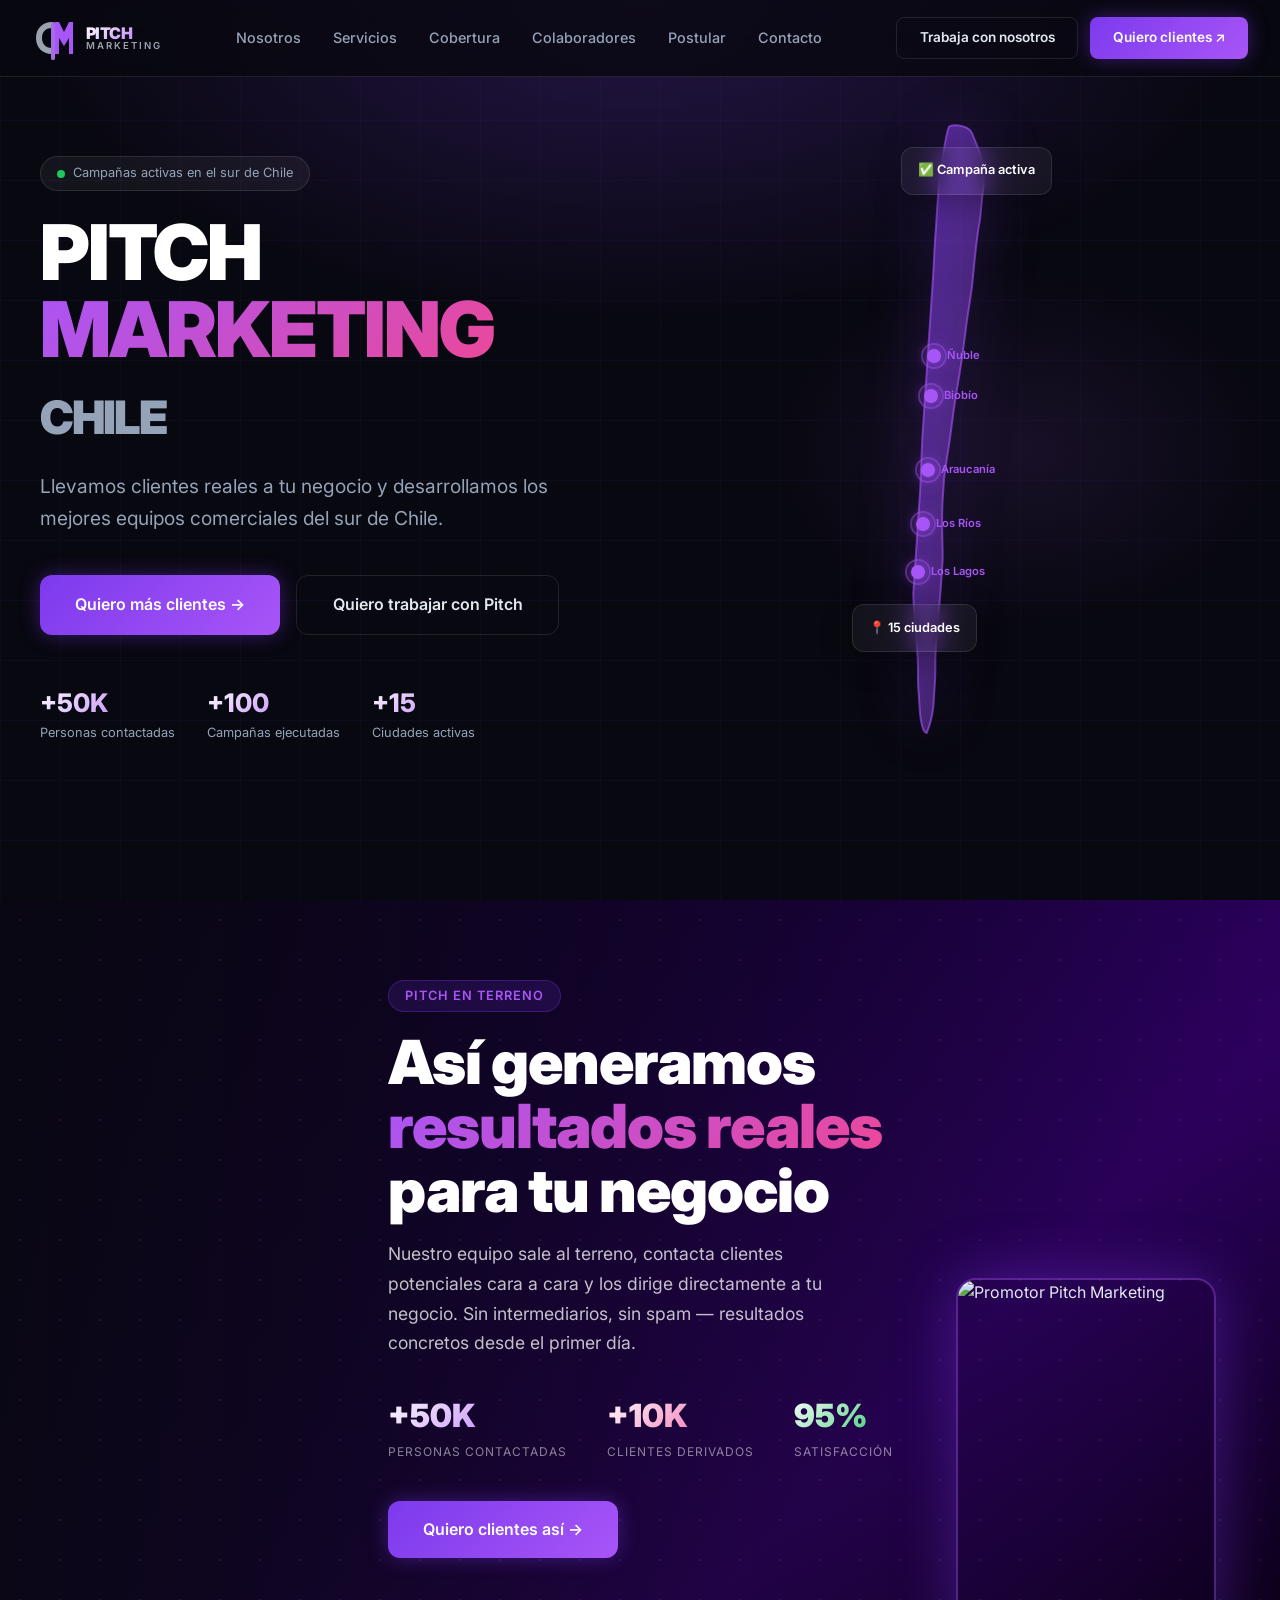
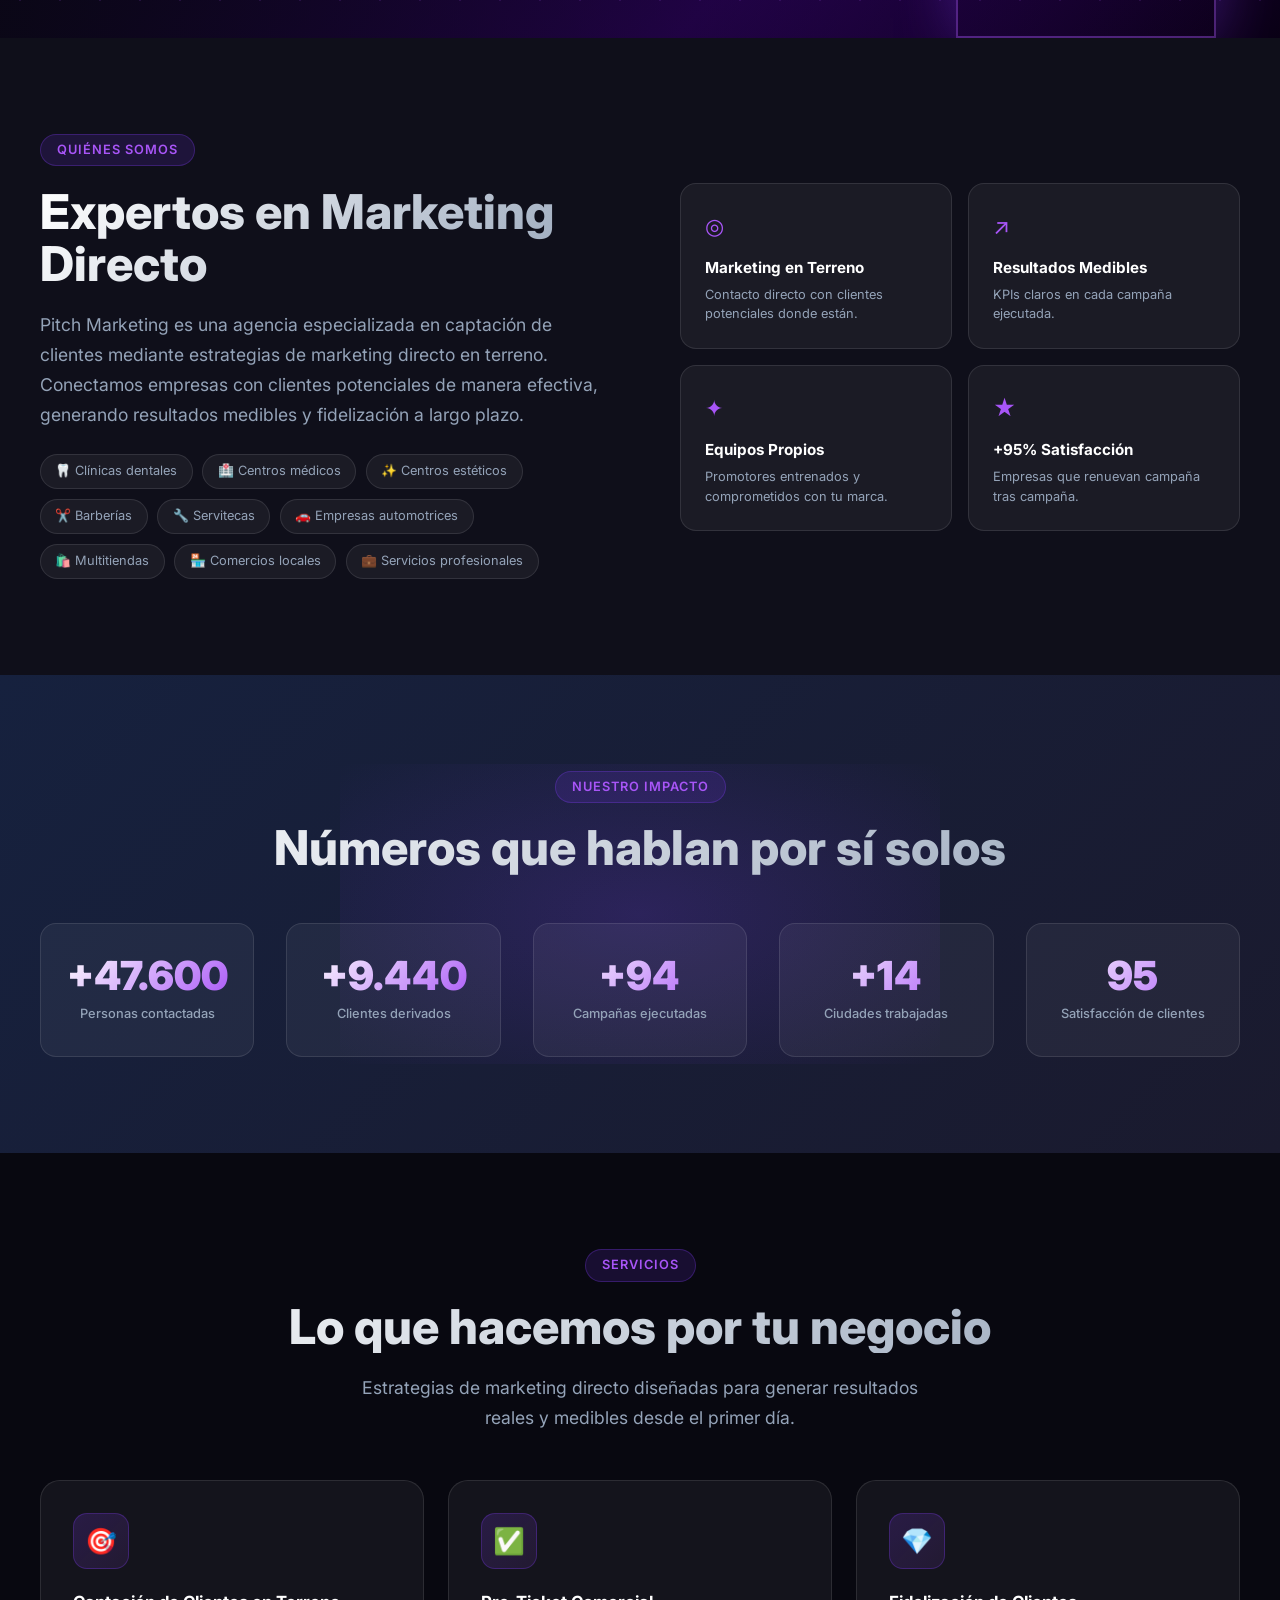
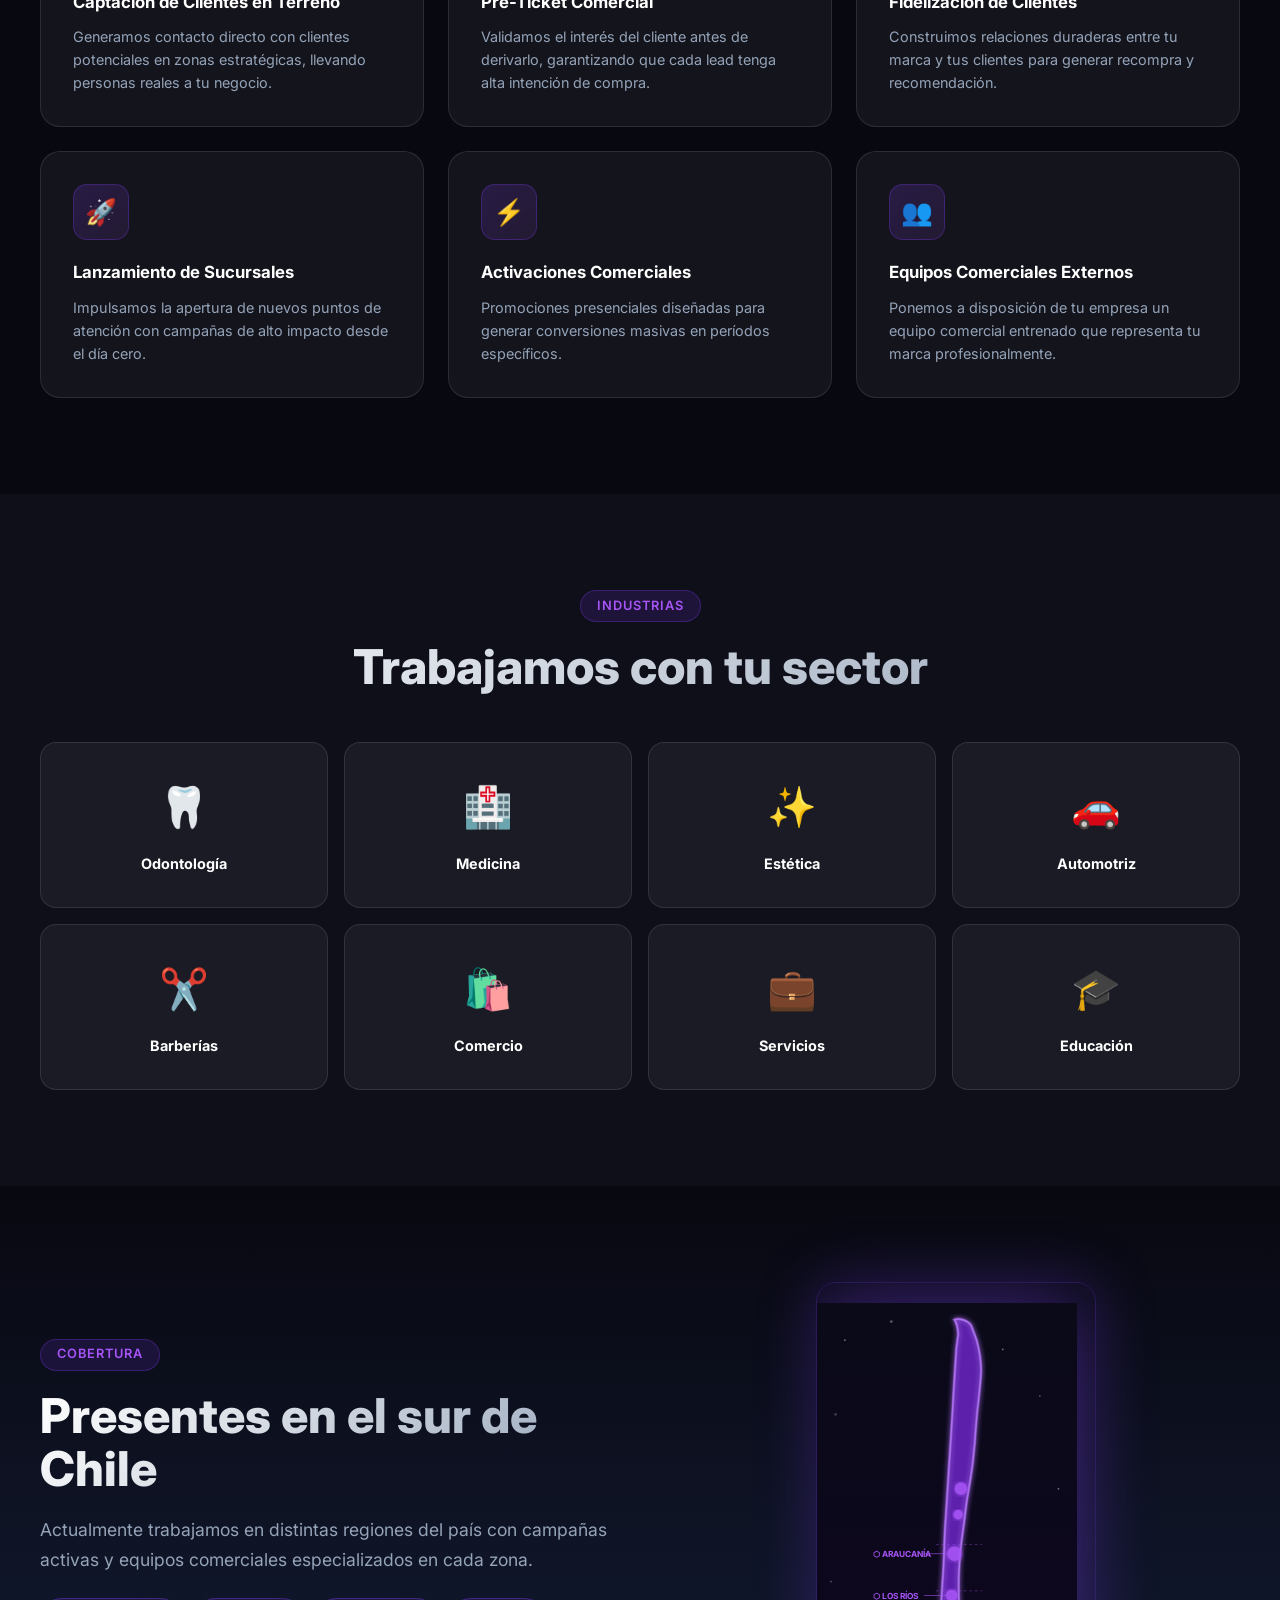
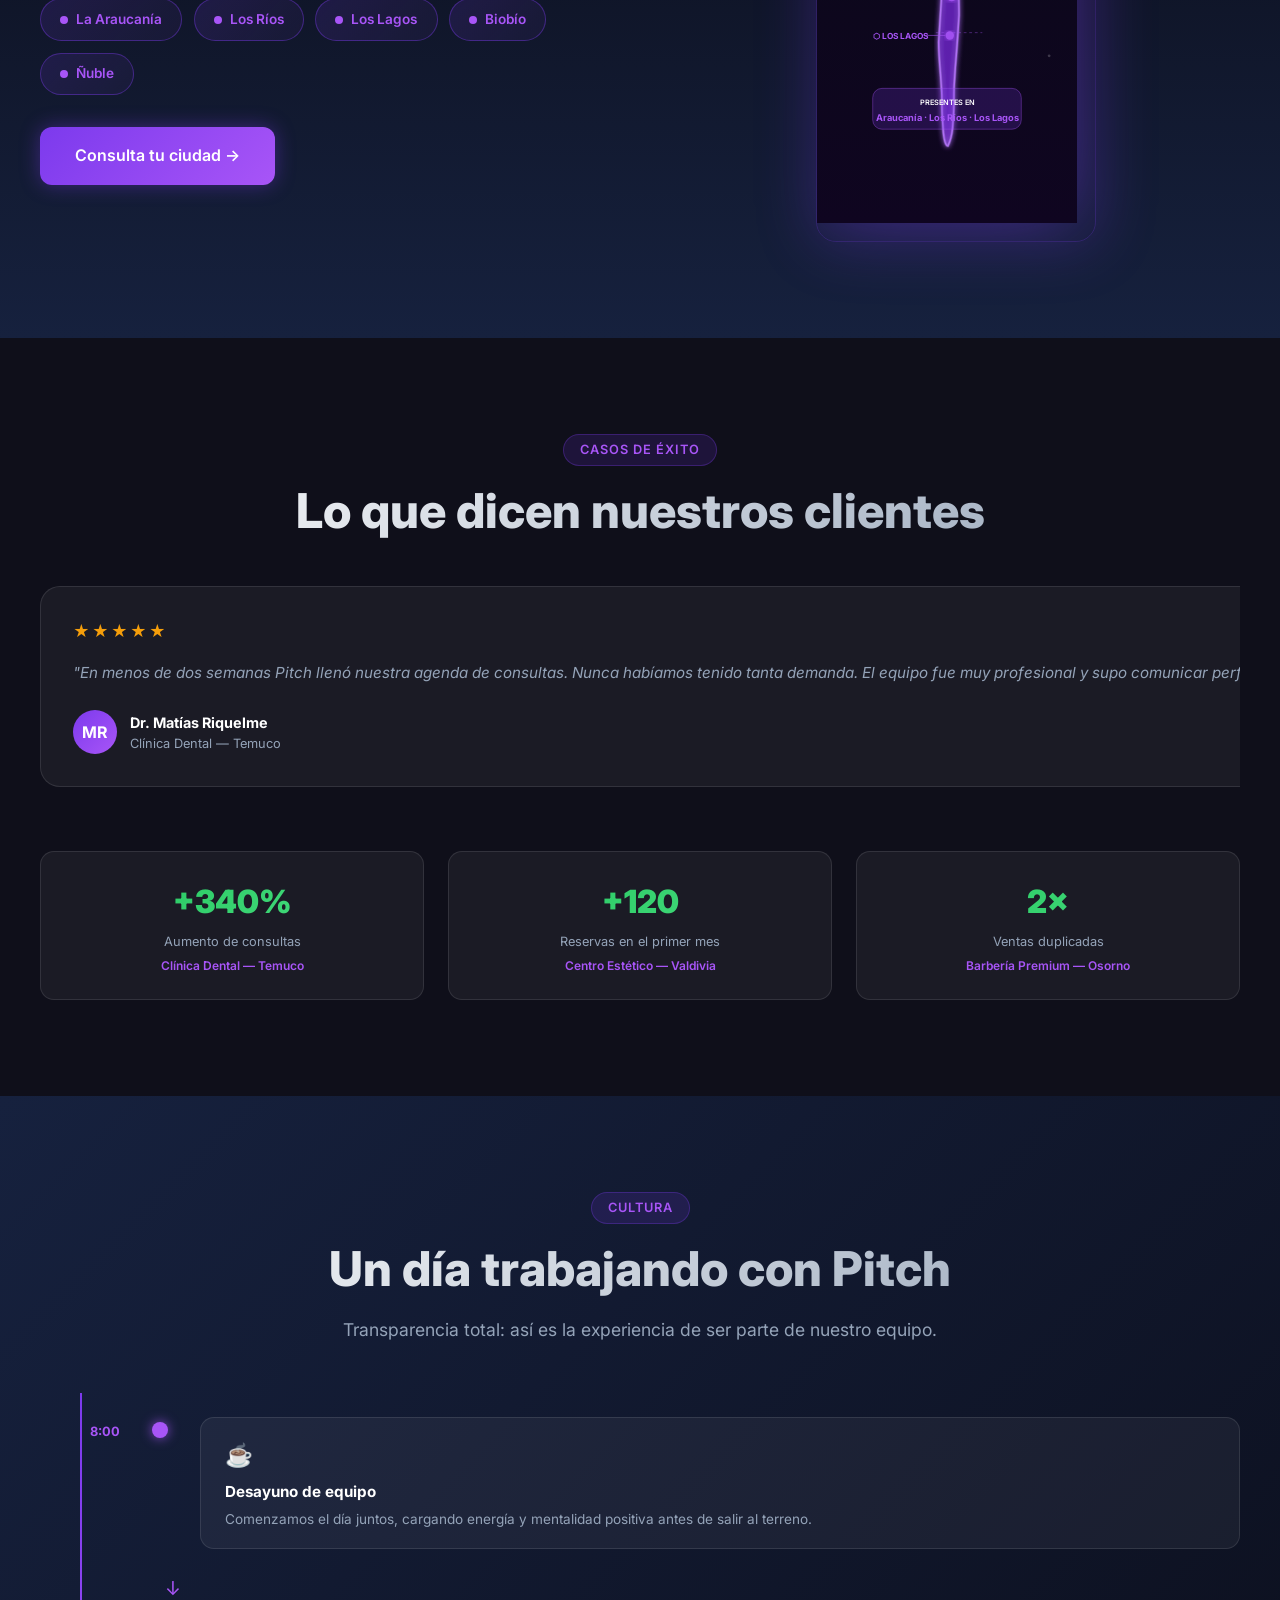
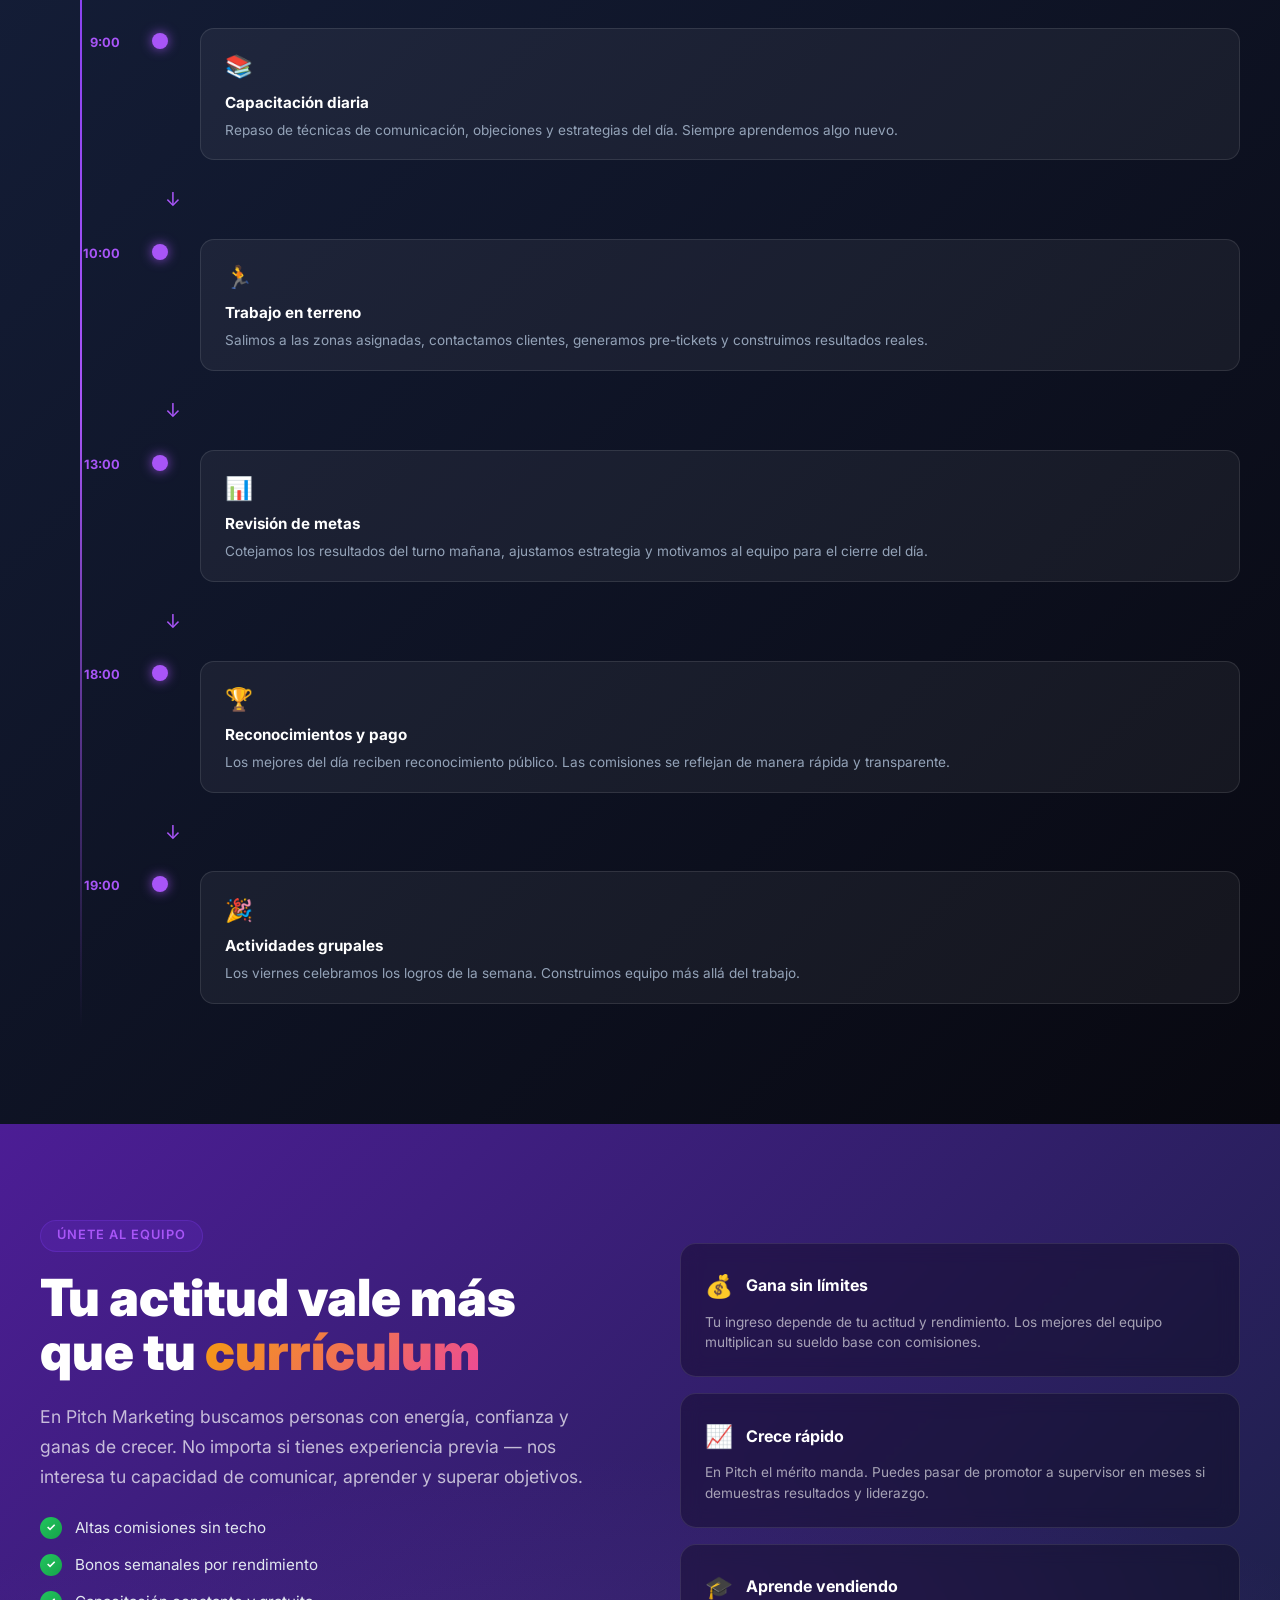
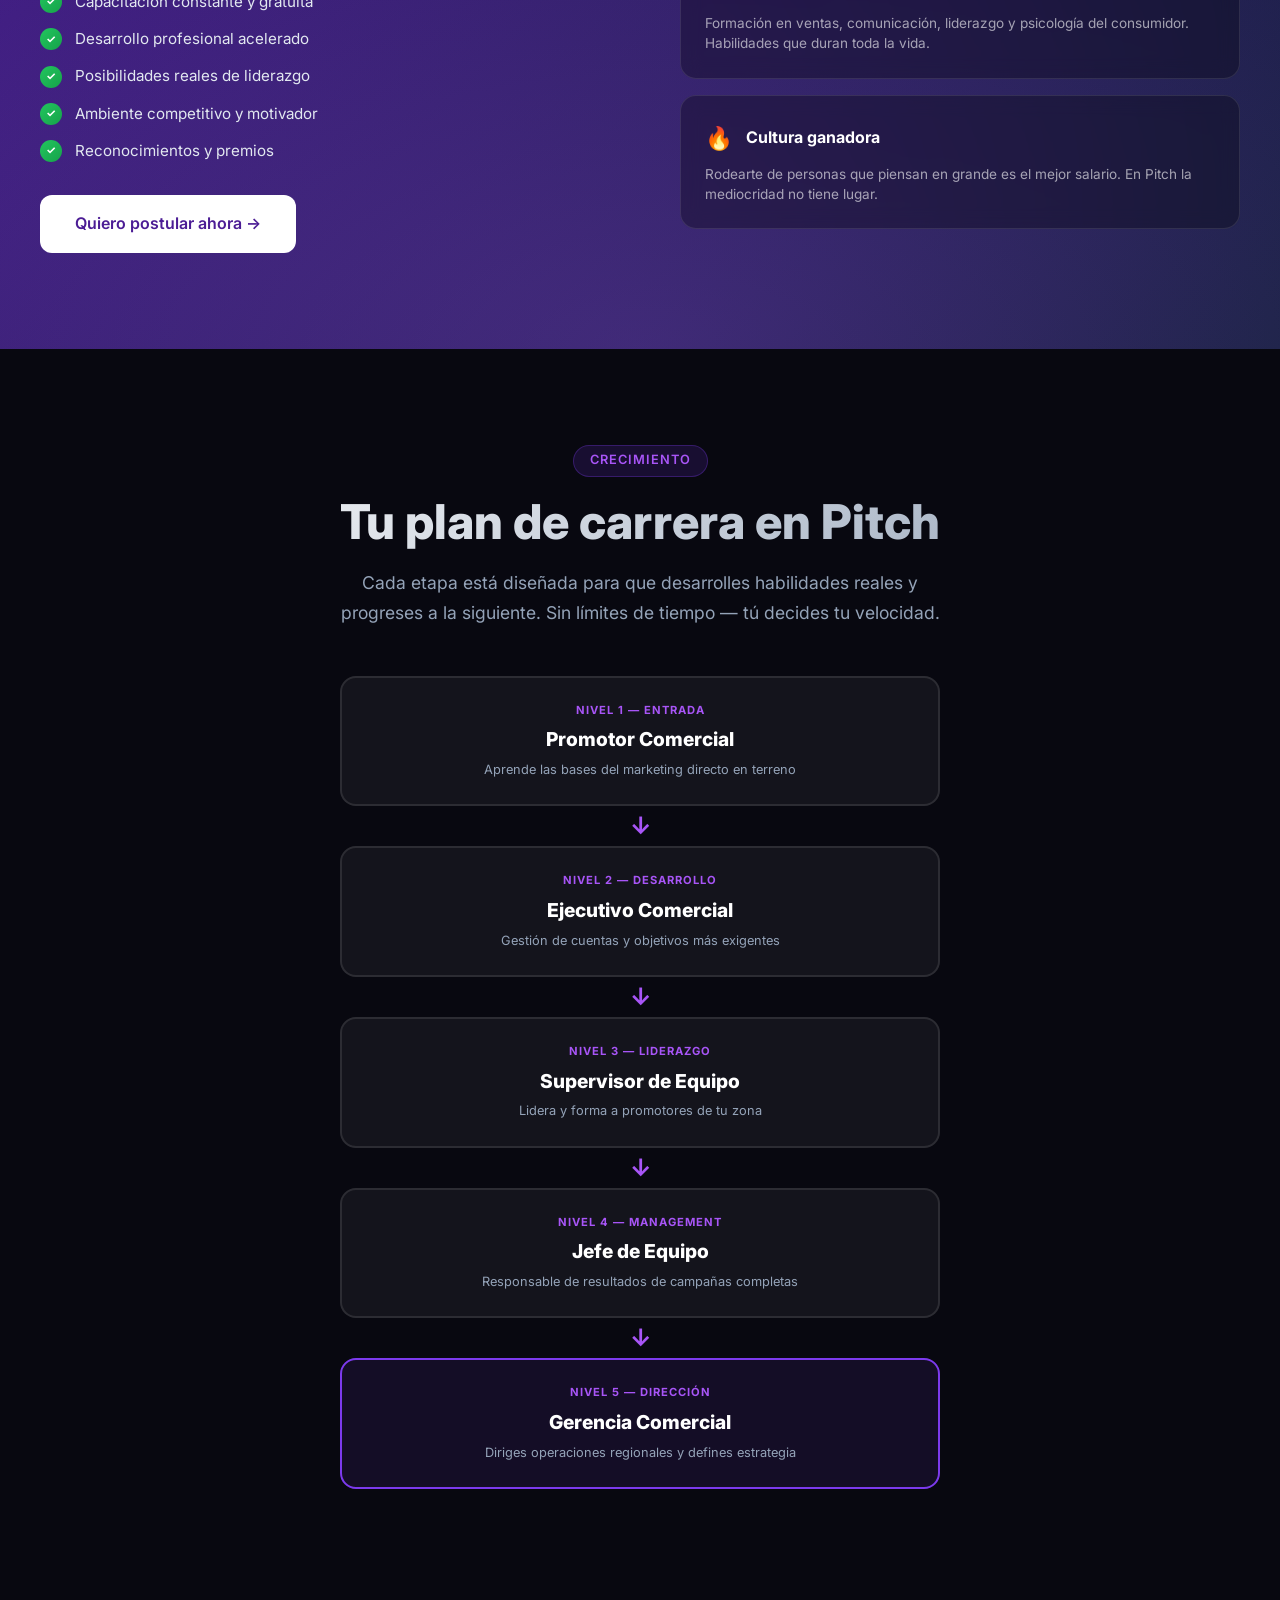
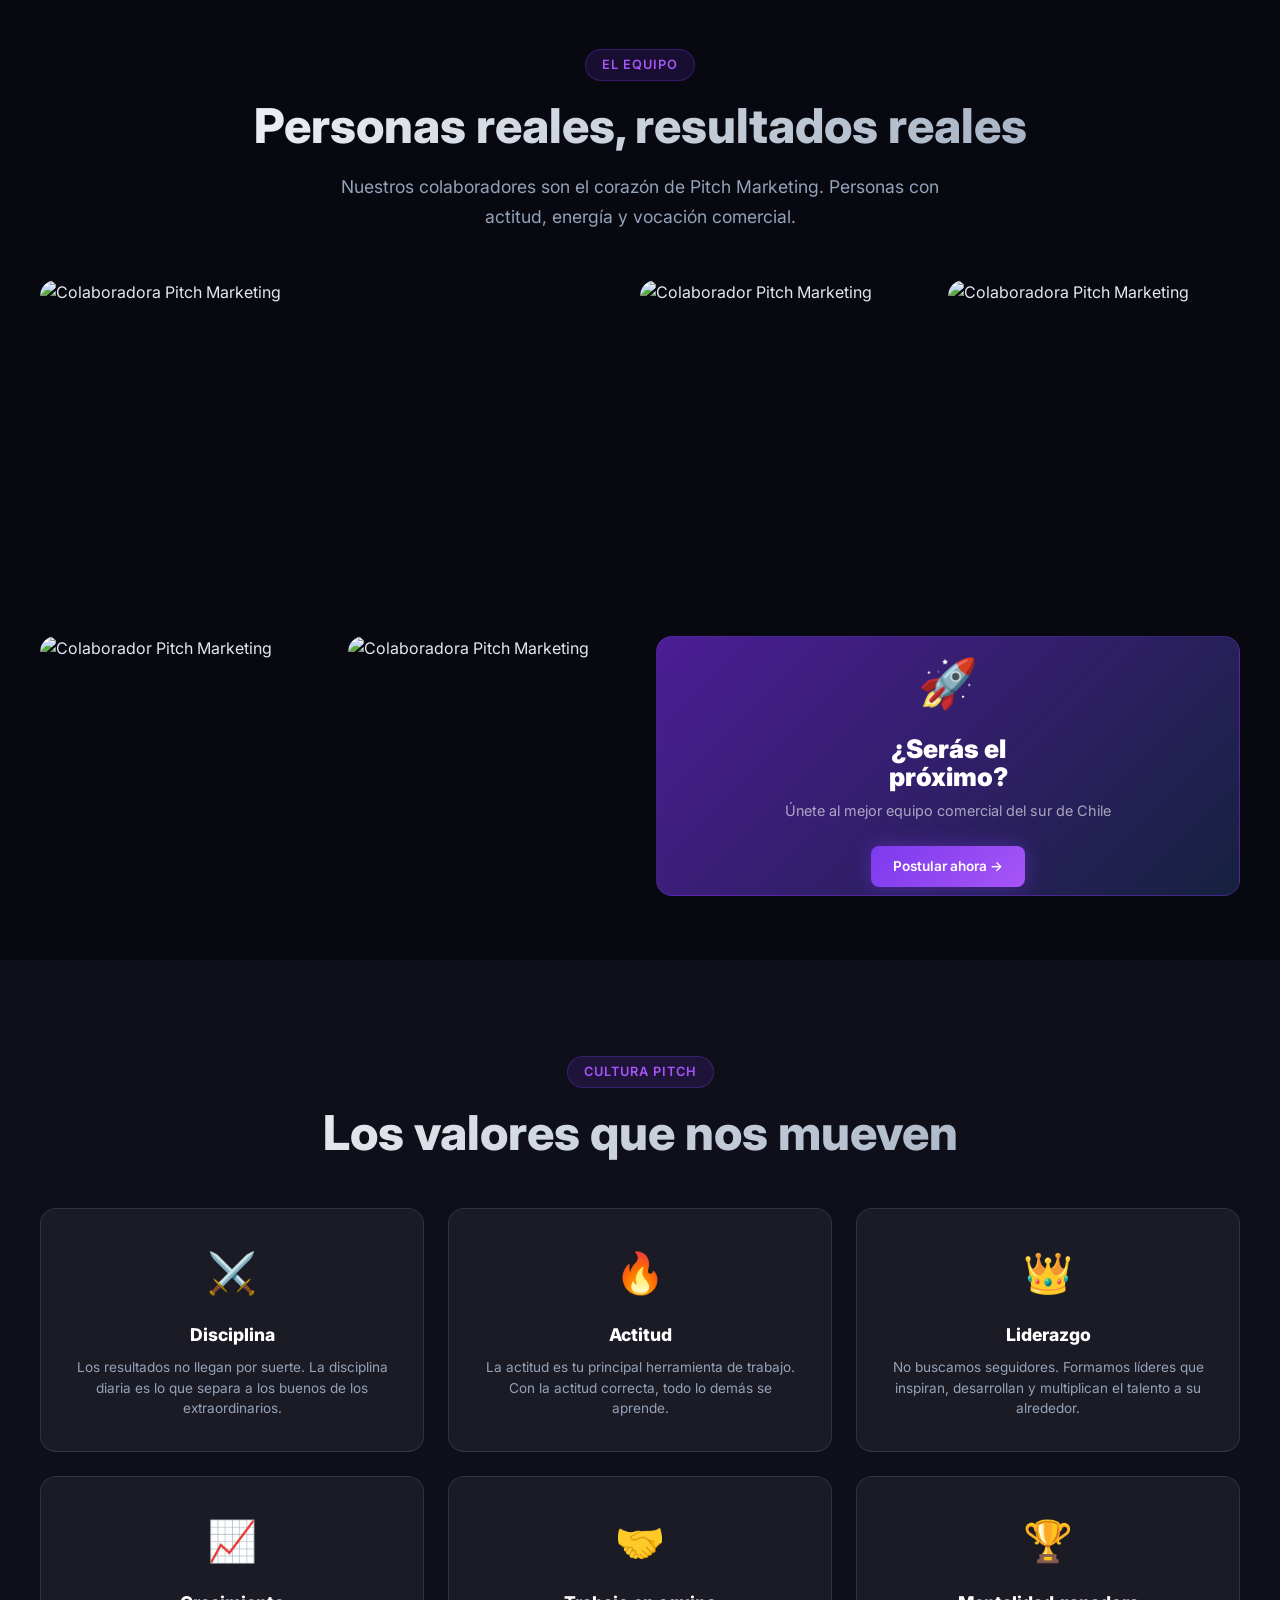
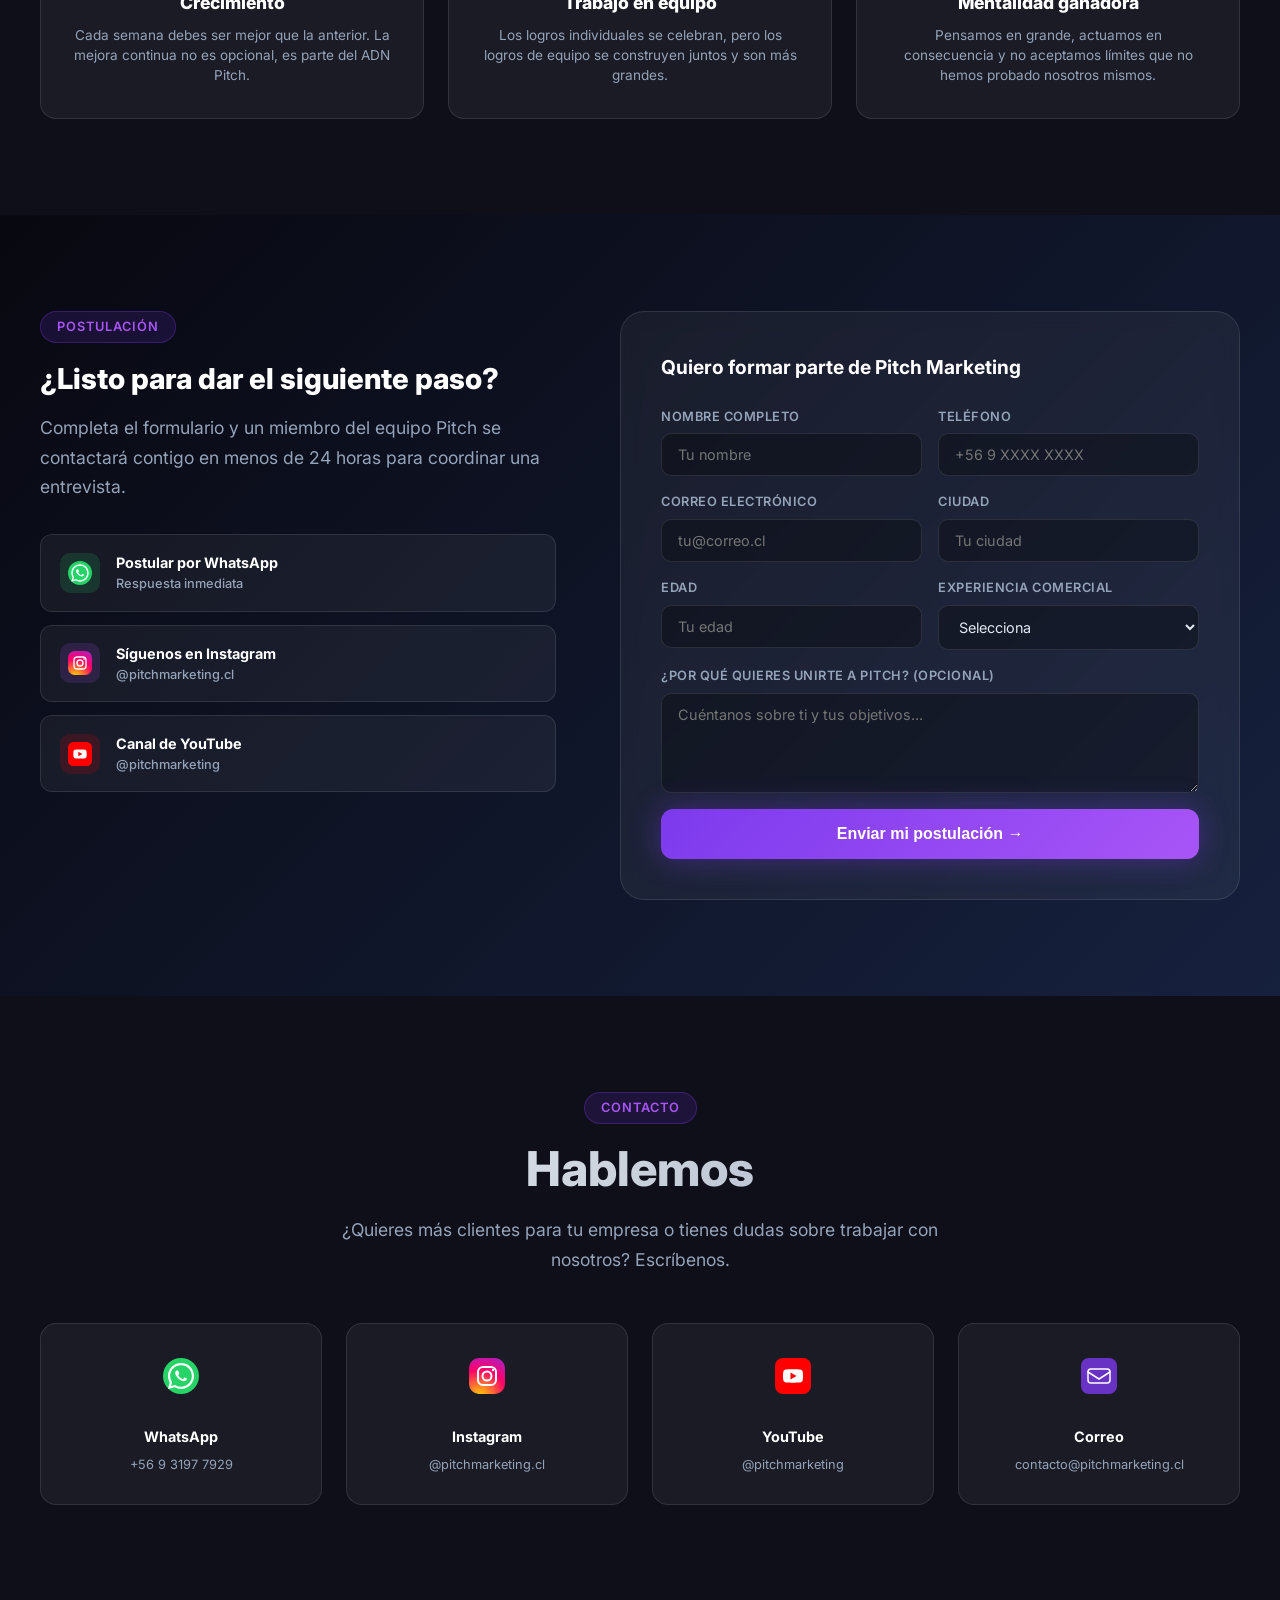
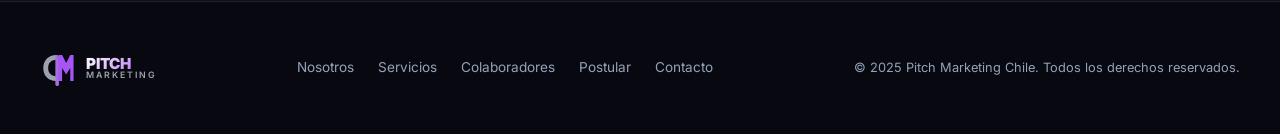
==== commit 68248604: "Smaller map, real team photo section, social icons polish" ====
--- a/index.html
+++ b/index.html
@@ -217,7 +217,7 @@
     }
 
     .chile-map-container {
-      position: relative; width: 280px;
+      position: relative; width: 160px;
     }
 
     .chile-map-svg {
@@ -721,7 +721,10 @@
       .hamburger { display: flex; }
 
       .hero-content { grid-template-columns: 1fr; text-align: center; }
-      .hero-map-wrapper { display: none; }
+      .hero-map-wrapper { display: flex; justify-content: center; margin-top: 2rem; }
+      .chile-map-container { width: 100px; }
+      .floating-card { display: none; }
+      .map-dot-label { font-size: 0.6rem; }
       .hero-btns { justify-content: center; }
       .hero-stats { justify-content: center; }
 
@@ -884,6 +887,74 @@
     </div>
   </div>
 </section>
+
+<!-- ─── FOTO TERRENO HERO ─── -->
+<section id="proof" style="padding:0;position:relative;overflow:hidden;min-height:520px;display:flex;align-items:center">
+  <!-- Foto de fondo -->
+  <div style="position:absolute;inset:0;z-index:0">
+    <img id="terreno-bg" src="images/terreno-1.jpg"
+      onerror="this.style.display='none'"
+      alt="Pitch Marketing en terreno"
+      style="width:100%;height:100%;object-fit:cover;object-position:center top;filter:brightness(0.45)"/>
+    <!-- Fallback gradient si no hay foto -->
+    <div style="position:absolute;inset:0;background:linear-gradient(135deg,#0f0020 0%,#1a0040 40%,#2d0060 70%,#0a0015 100%)"></div>
+  </div>
+  <!-- Overlay gradiente lateral -->
+  <div style="position:absolute;inset:0;z-index:1;background:linear-gradient(90deg,rgba(8,8,16,0.85) 0%,rgba(8,8,16,0.3) 60%,transparent 100%)"></div>
+  <!-- Partículas decorativas -->
+  <div style="position:absolute;inset:0;z-index:1;background-image:radial-gradient(circle,rgba(168,85,247,0.15) 1px,transparent 1px);background-size:40px 40px"></div>
+
+  <div class="container" style="position:relative;z-index:2;padding:5rem 2rem">
+    <div style="max-width:600px">
+      <div class="section-tag fade-in">Pitch en terreno</div>
+      <h2 class="fade-in" style="font-size:clamp(2.2rem,5vw,3.8rem);font-weight:900;color:var(--white);line-height:1.05;margin-bottom:1rem;letter-spacing:-1px;transition-delay:0.1s">
+        Así generamos<br>
+        <span style="background:linear-gradient(135deg,#a855f7,#ec4899);-webkit-background-clip:text;-webkit-text-fill-color:transparent">resultados reales</span><br>
+        para tu negocio
+      </h2>
+      <p class="fade-in" style="font-size:1.1rem;color:rgba(255,255,255,0.75);line-height:1.7;max-width:480px;margin-bottom:2rem;transition-delay:0.2s">
+        Nuestro equipo sale al terreno, contacta clientes potenciales cara a cara y los dirige directamente a tu negocio. Sin intermediarios, sin spam — resultados concretos desde el primer día.
+      </p>
+      <!-- Stats inline -->
+      <div class="fade-in" style="display:flex;gap:2.5rem;flex-wrap:wrap;margin-bottom:2.5rem;transition-delay:0.3s">
+        <div>
+          <div style="font-size:2rem;font-weight:900;background:linear-gradient(135deg,#fff,#a855f7);-webkit-background-clip:text;-webkit-text-fill-color:transparent">+50K</div>
+          <div style="font-size:0.75rem;color:rgba(255,255,255,0.5);text-transform:uppercase;letter-spacing:1px">Personas contactadas</div>
+        </div>
+        <div>
+          <div style="font-size:2rem;font-weight:900;background:linear-gradient(135deg,#fff,#ec4899);-webkit-background-clip:text;-webkit-text-fill-color:transparent">+10K</div>
+          <div style="font-size:0.75rem;color:rgba(255,255,255,0.5);text-transform:uppercase;letter-spacing:1px">Clientes derivados</div>
+        </div>
+        <div>
+          <div style="font-size:2rem;font-weight:900;background:linear-gradient(135deg,#fff,#22c55e);-webkit-background-clip:text;-webkit-text-fill-color:transparent">95%</div>
+          <div style="font-size:0.75rem;color:rgba(255,255,255,0.5);text-transform:uppercase;letter-spacing:1px">Satisfacción</div>
+        </div>
+      </div>
+      <div class="fade-in" style="transition-delay:0.4s">
+        <a href="https://wa.me/56931977929?text=Hola,%20quiero%20más%20clientes%20para%20mi%20negocio" target="_blank" class="btn btn-primary btn-lg" style="margin-right:1rem">Quiero clientes así →</a>
+      </div>
+    </div>
+  </div>
+
+  <!-- Foto flotante esquina derecha (decorativa en desktop) -->
+  <div class="fade-in" style="position:absolute;right:5%;bottom:0;z-index:2;transition-delay:0.5s;display:none" id="proof-float">
+    <div style="width:260px;height:360px;border-radius:20px 20px 0 0;overflow:hidden;border:2px solid rgba(168,85,247,0.4);box-shadow:0 0 60px rgba(124,58,237,0.4)">
+      <img src="images/terreno-1.jpg" alt="Promotor Pitch Marketing"
+        style="width:100%;height:100%;object-fit:cover;object-position:center top"
+        onerror="this.parentElement.parentElement.style.display='none'"/>
+    </div>
+  </div>
+</section>
+
+<style>
+  @media(min-width:900px){
+    #proof-float { display:block !important; }
+    #proof { min-height: 600px; }
+  }
+  @media(max-width:768px){
+    #proof { min-height: 480px; }
+  }
+</style>
 
 <!-- ─── QUIÉNES SOMOS ─── -->
 <section id="about">
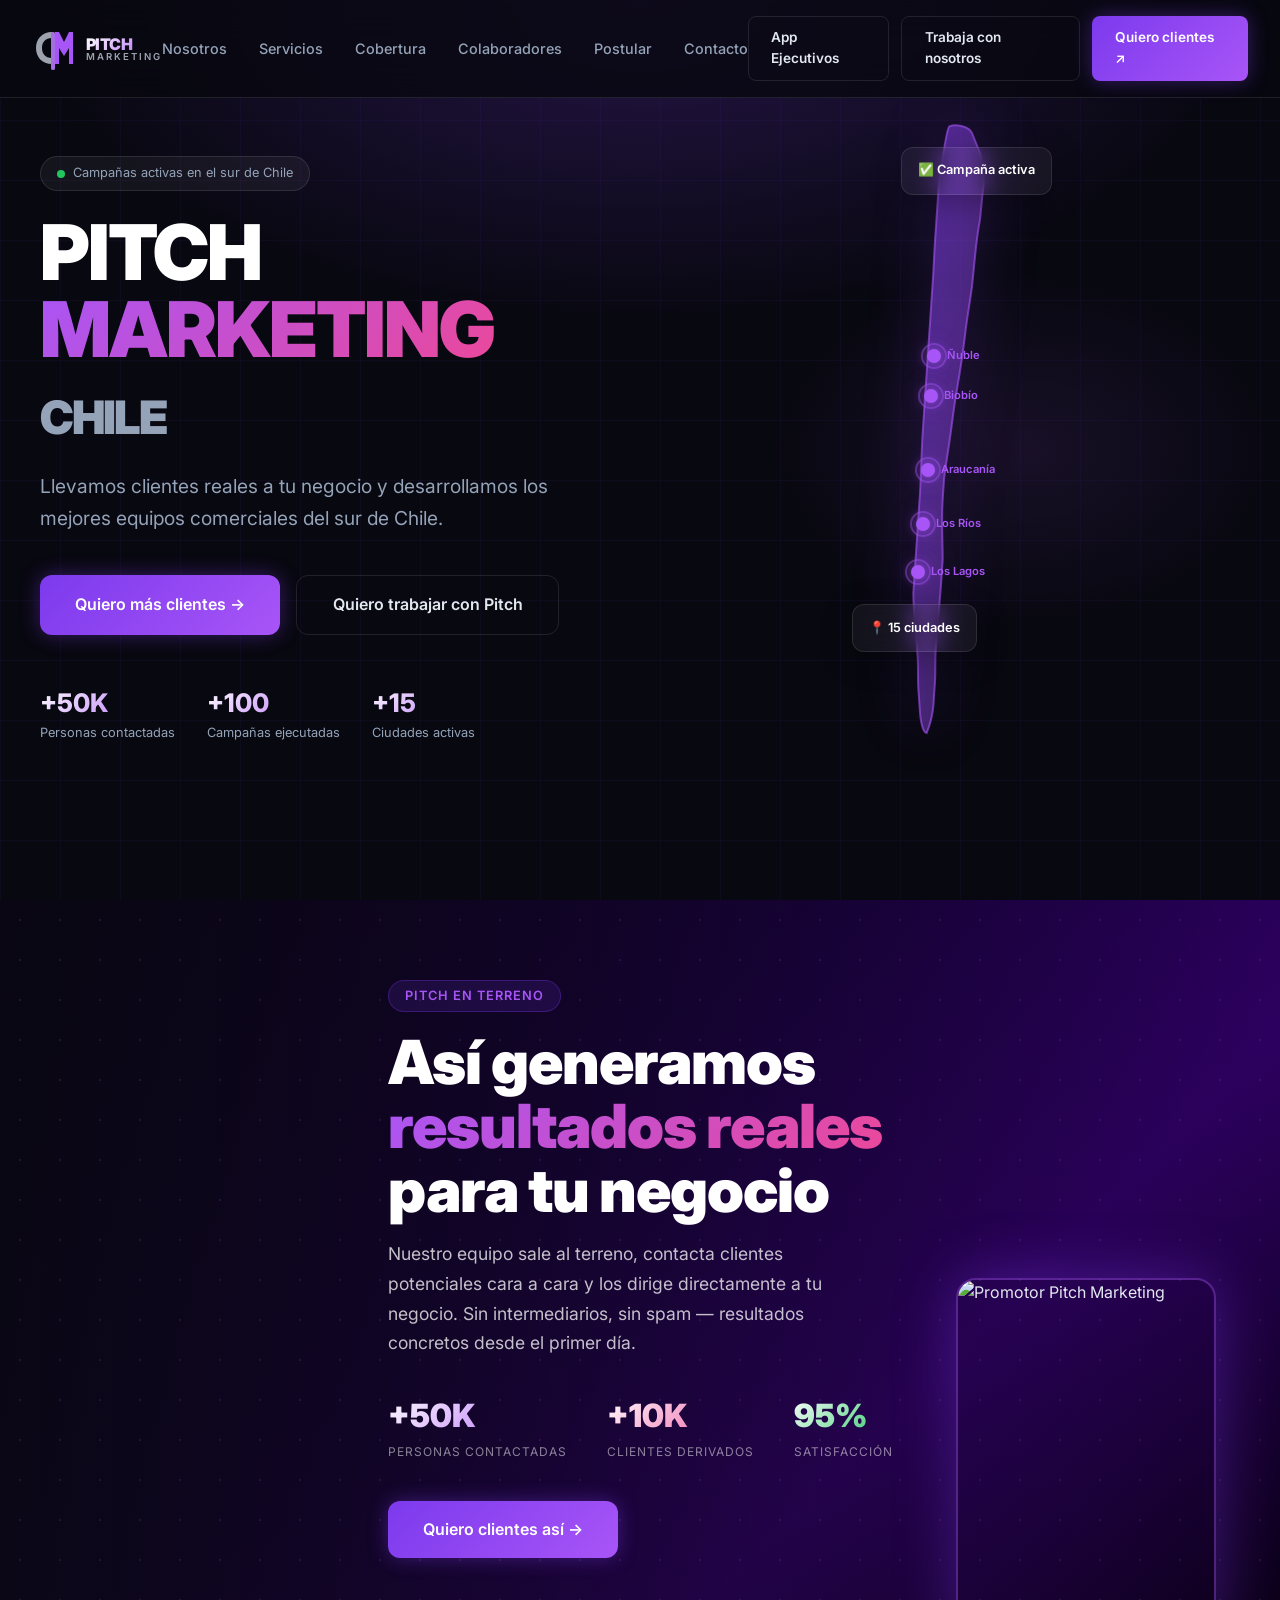
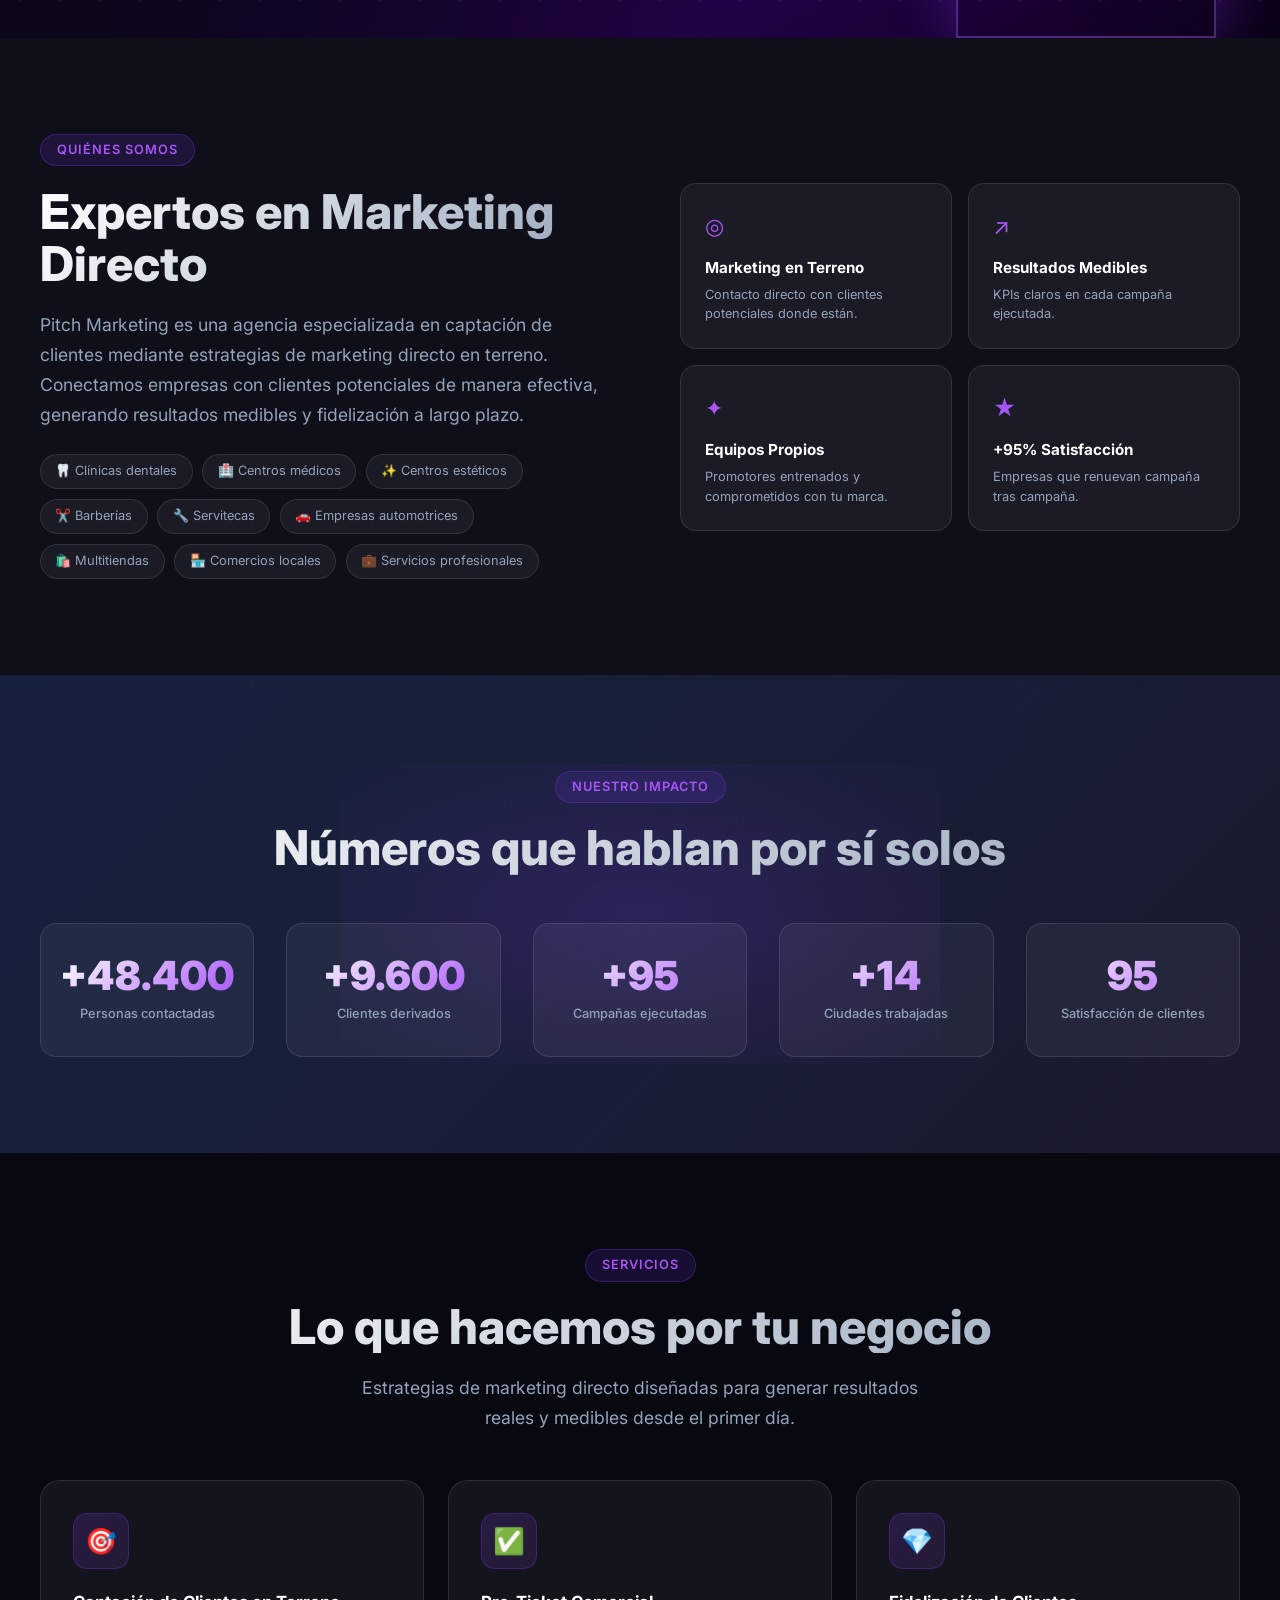
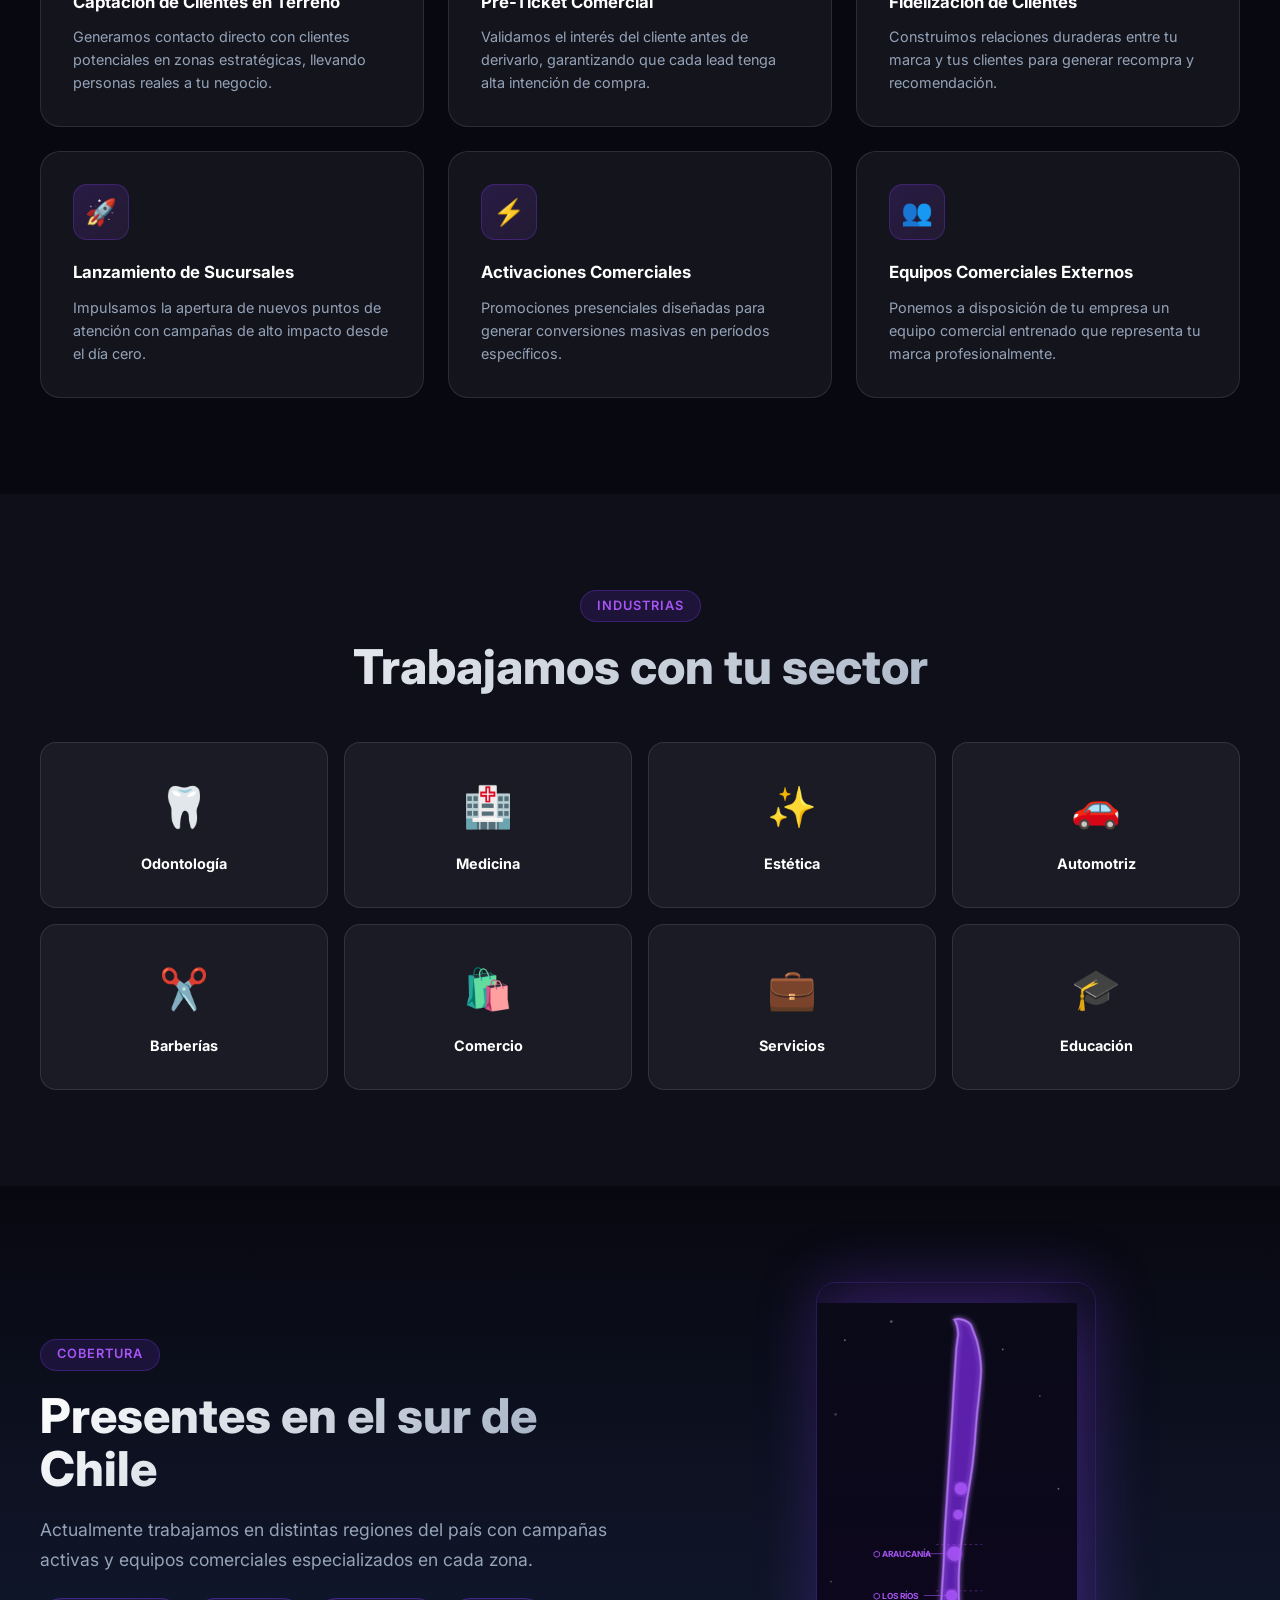
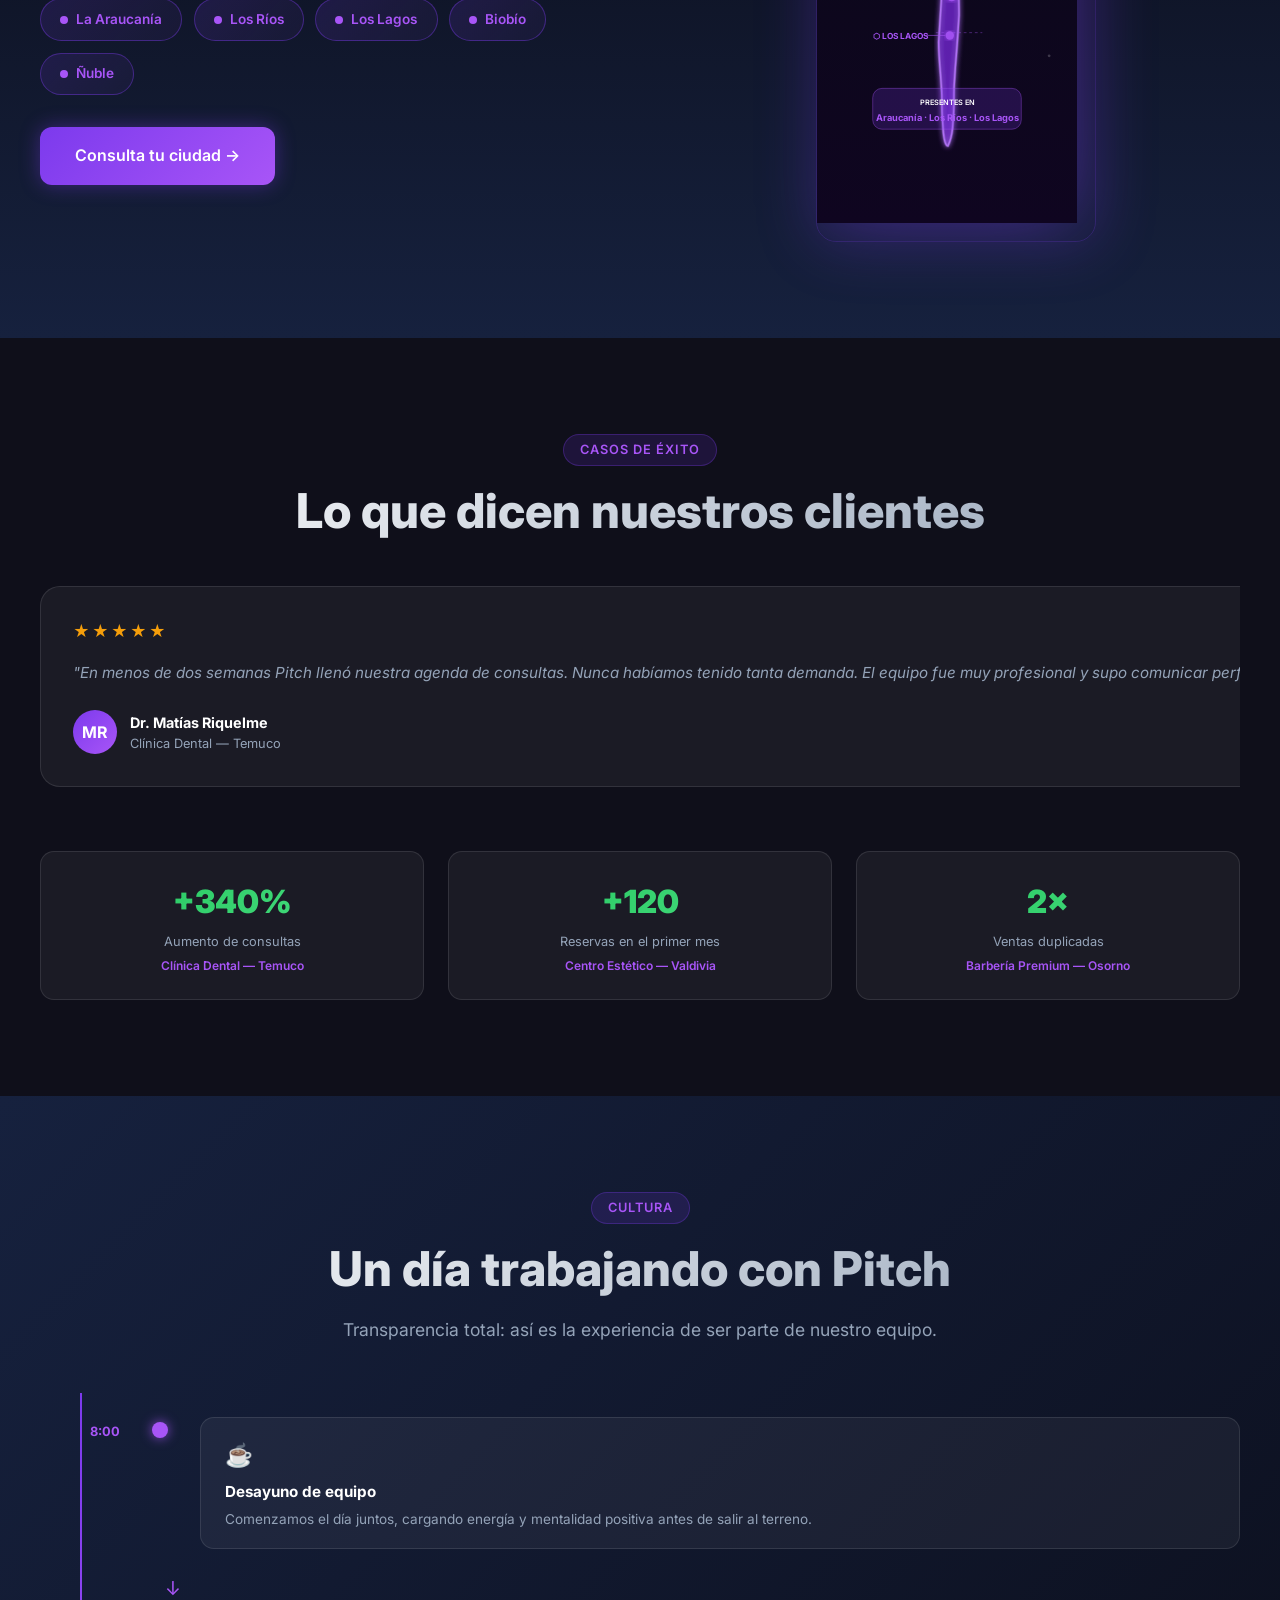
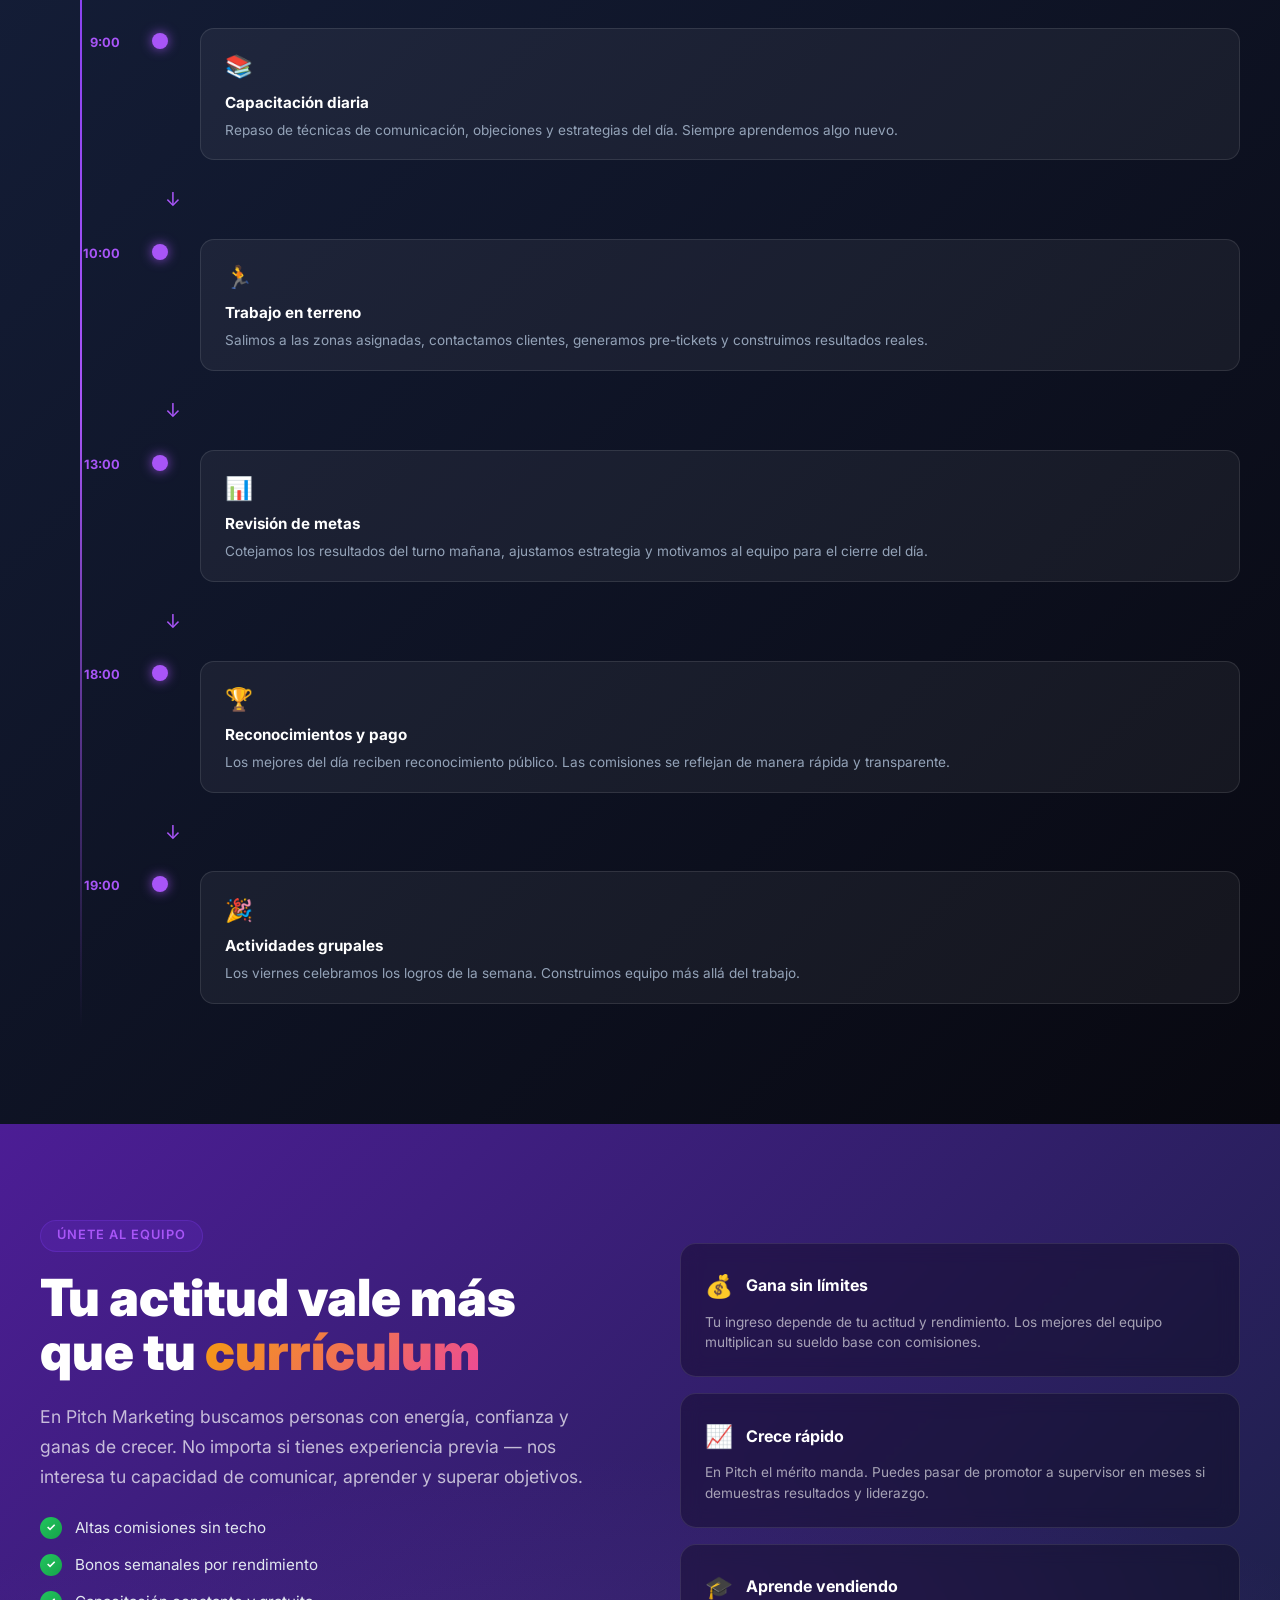
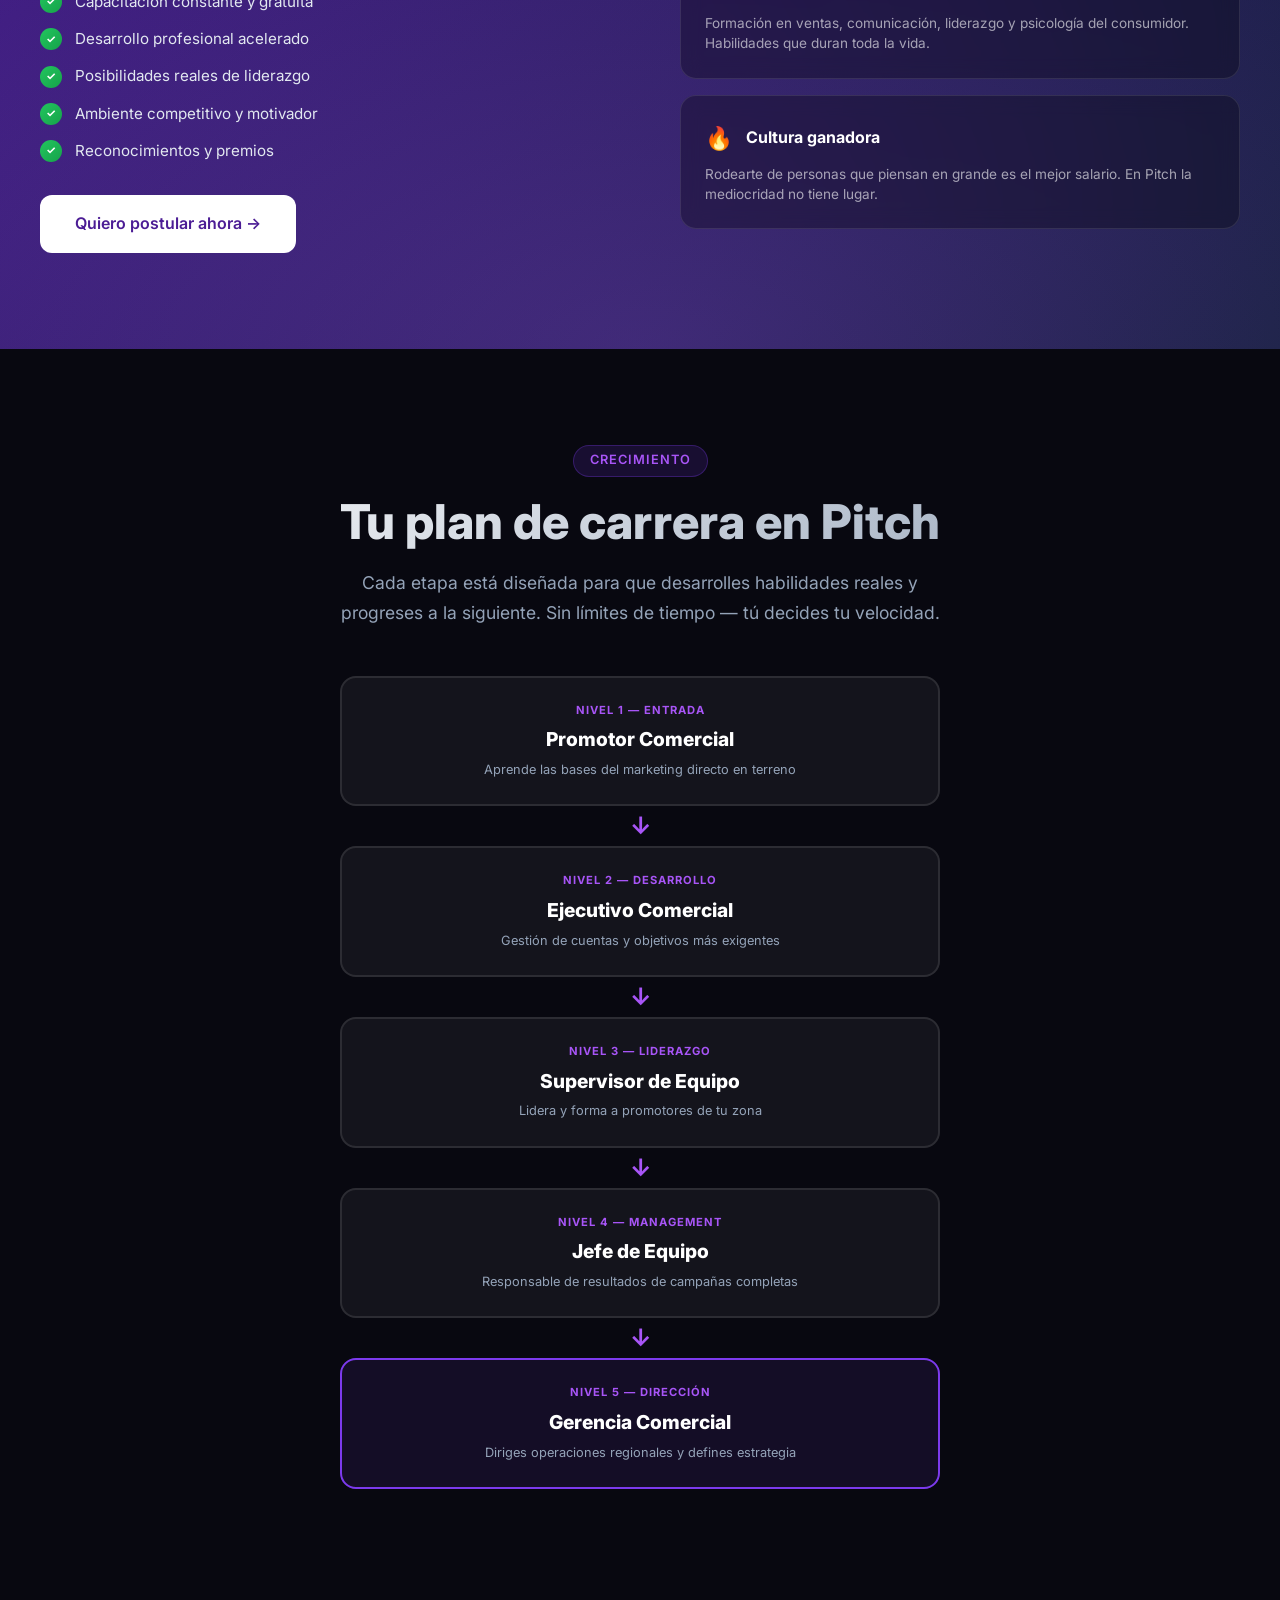
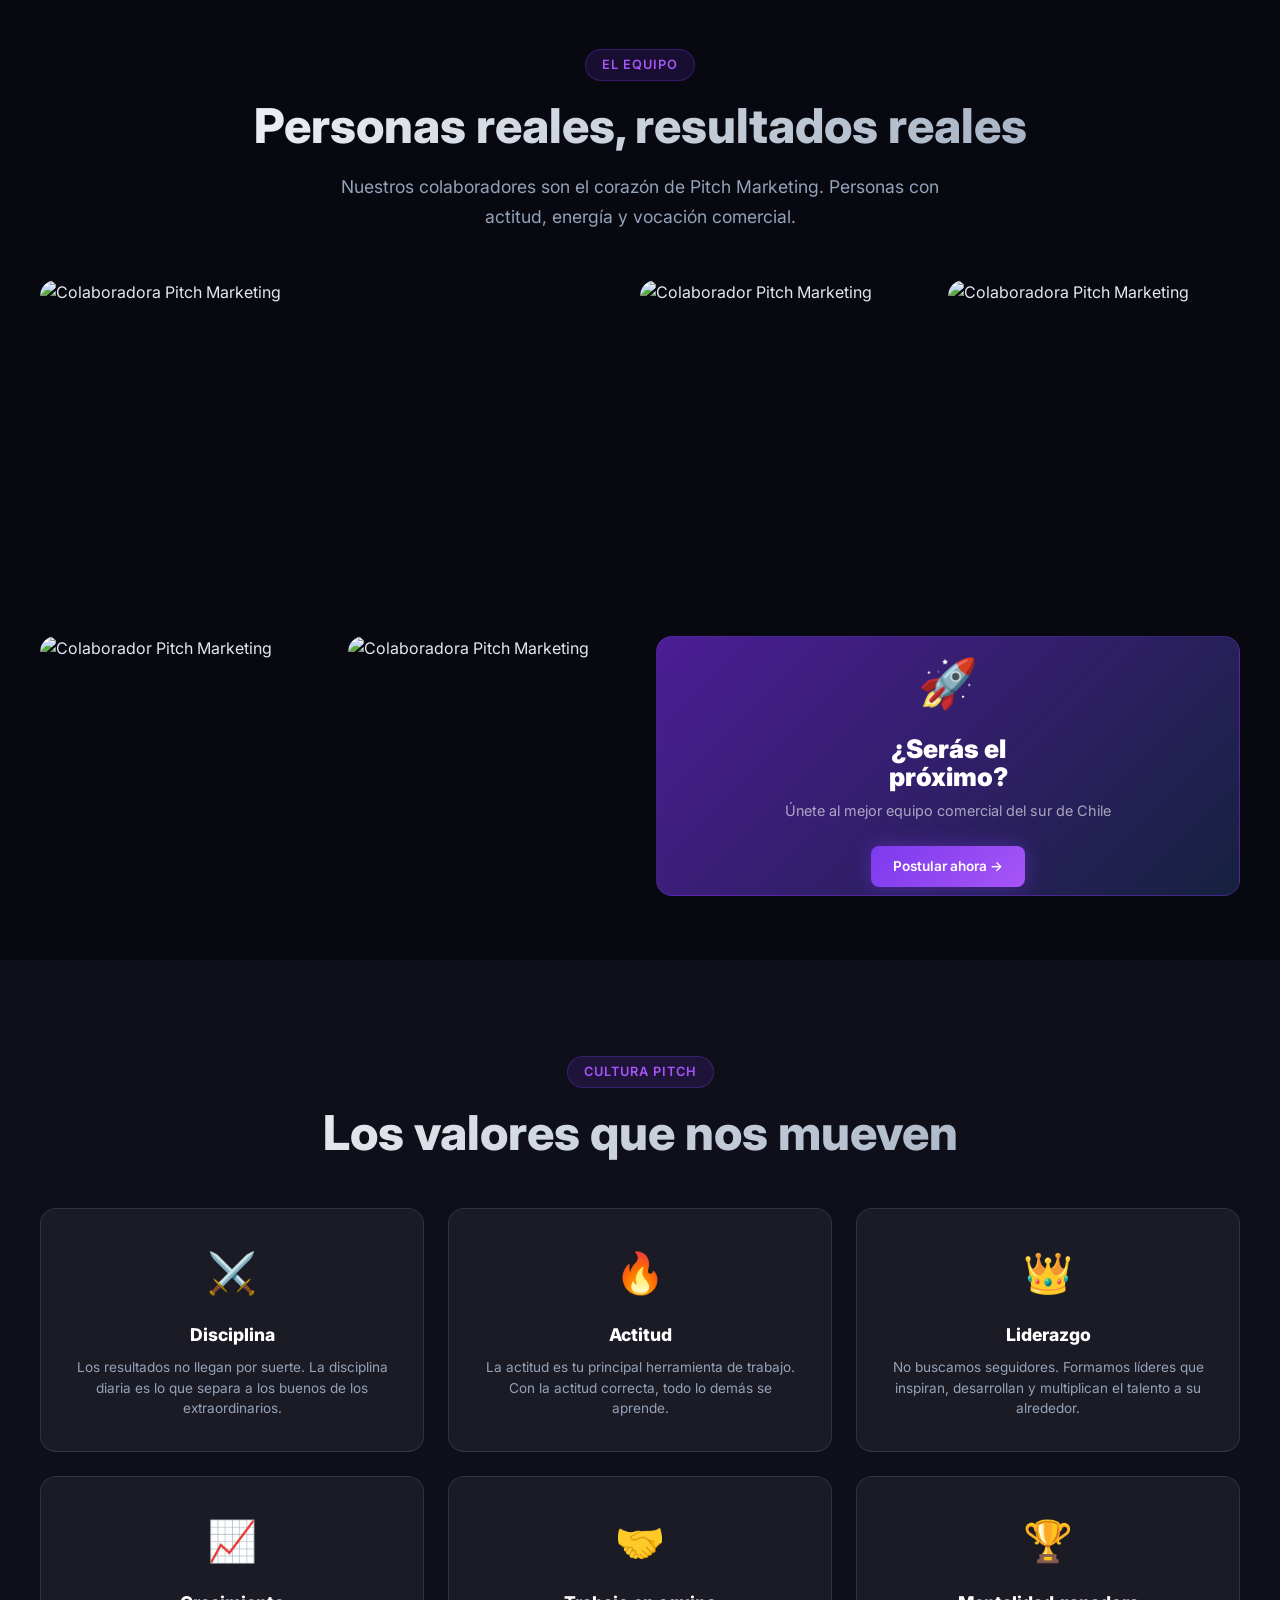
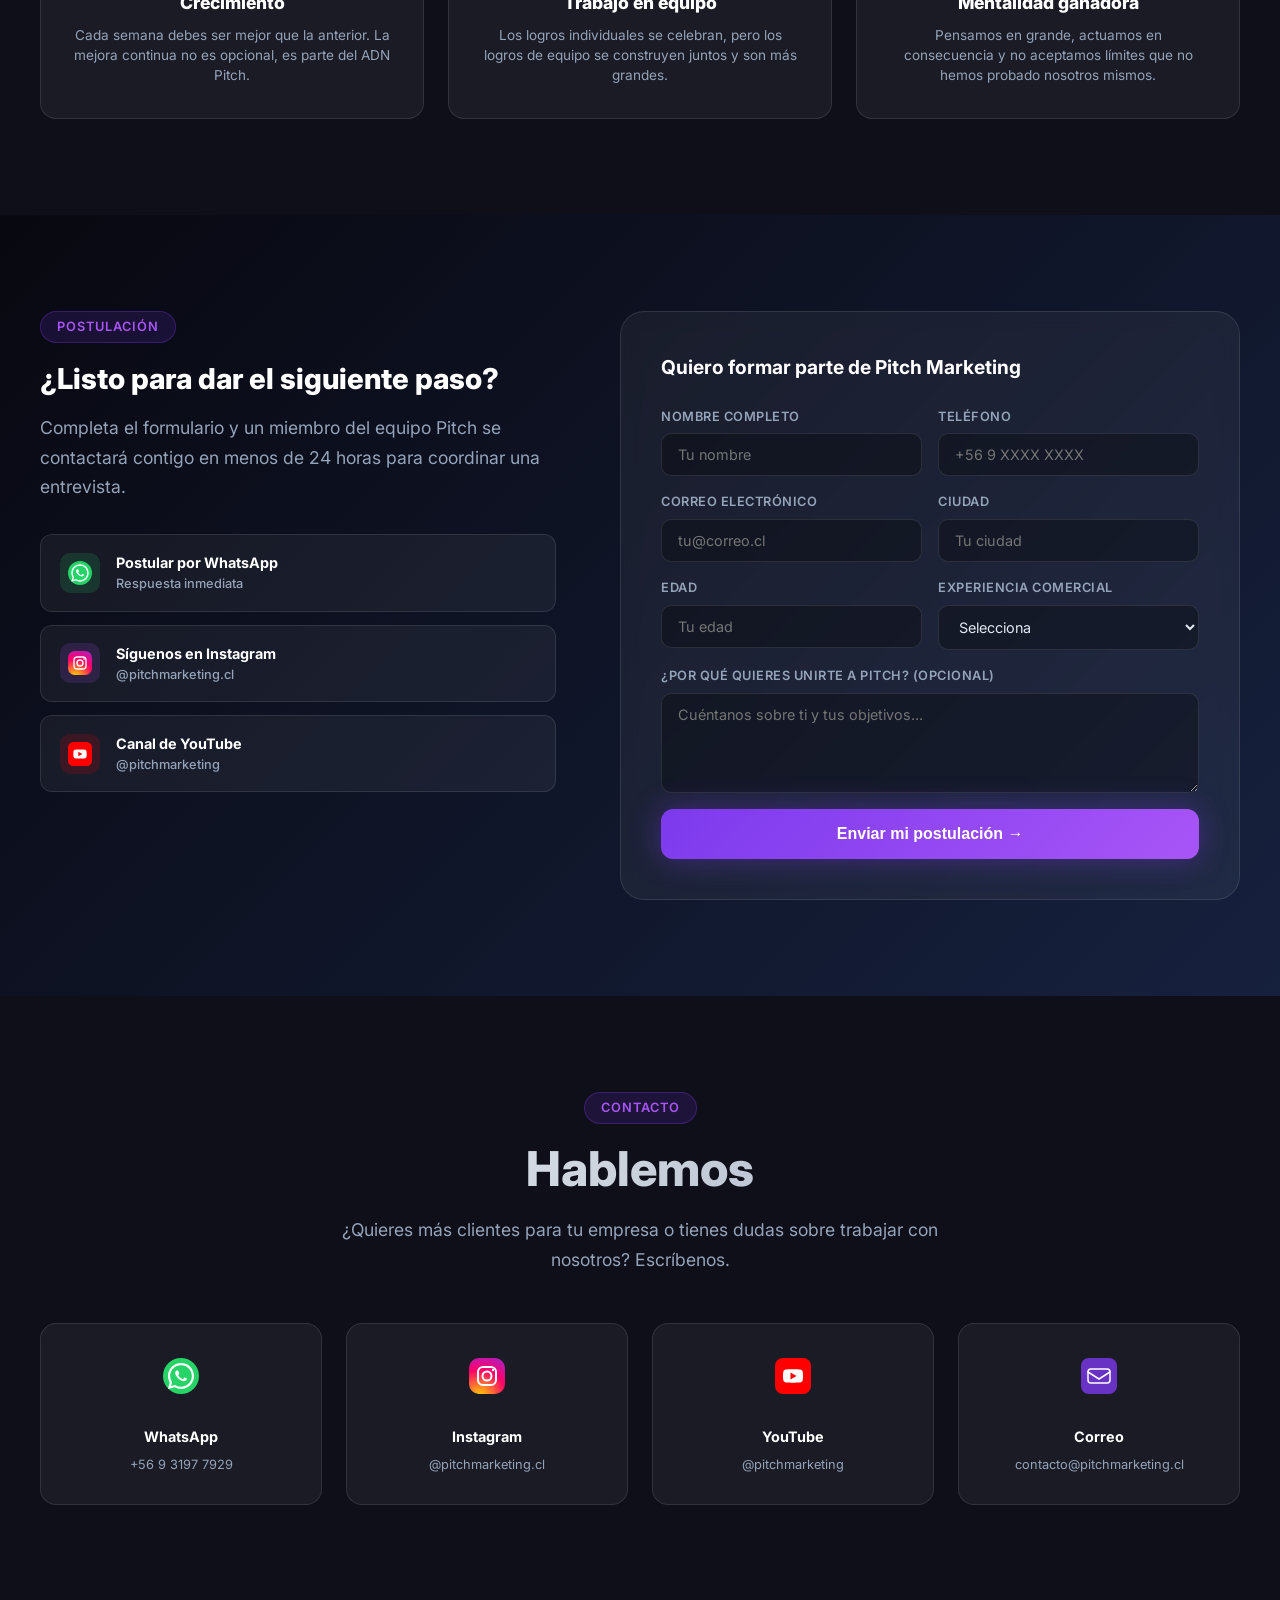
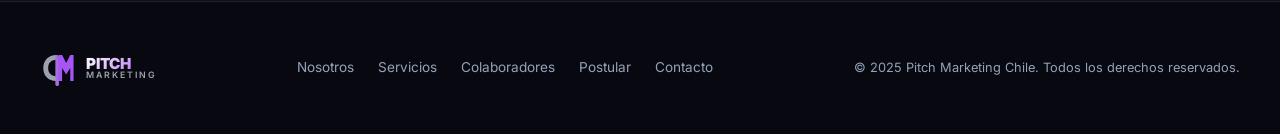
==== commit 5eb53dd2: "Add Pitch Ventas: PWA para ejecutivos (ventas, metas, descuentos, objeciones, feedback) - Login sin " ====
--- a/index.html
+++ b/index.html
@@ -790,6 +790,7 @@
     <li><a href="#contact">Contacto</a></li>
   </ul>
   <div class="nav-cta">
+    <a href="app/" class="btn btn-outline">App Ejecutivos</a>
     <a href="#apply" class="btn btn-outline">Trabaja con nosotros</a>
     <a href="https://wa.me/56931977929?text=Hola,%20quiero%20más%20clientes%20para%20mi%20negocio" target="_blank" class="btn btn-primary">Quiero clientes ↗</a>
   </div>
